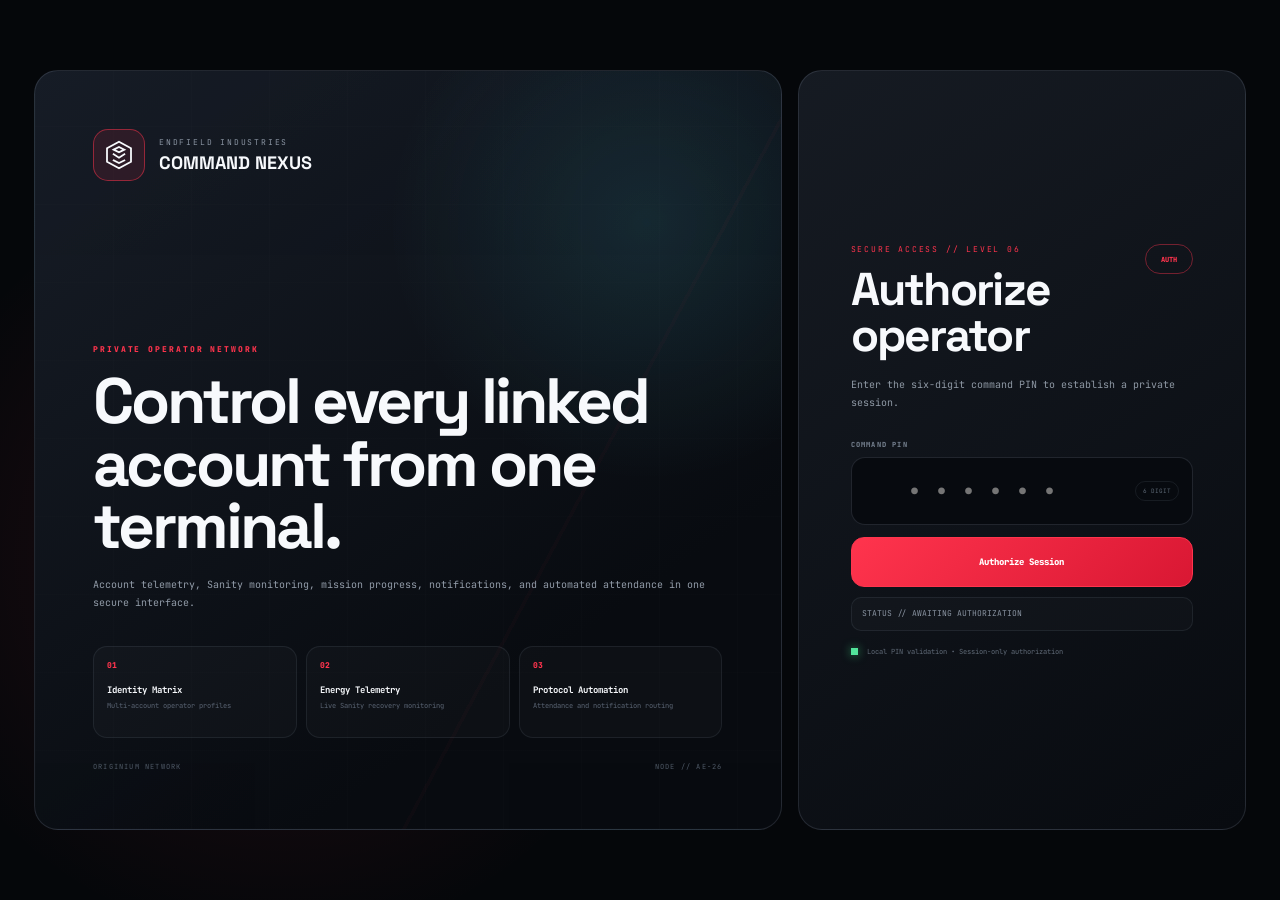
==== index.html @ 27a22898 "Add files via upload" ====
<!DOCTYPE html>
<html lang="id">
<head>
  <meta charset="UTF-8">
  <meta name="viewport" content="width=device-width, initial-scale=1.0">
  <meta name="theme-color" content="#07090d">

  <title>Endfield Command Nexus</title>

  <link rel="icon" type="image/png"
        href="https://cdn2.cdnstep.com/uZonBNFhuQtCPjNRKuWd/cover-2.thumb256.png">
  <link rel="preconnect" href="https://fonts.googleapis.com">
  <link rel="preconnect" href="https://fonts.gstatic.com" crossorigin>
  <link href="https://fonts.googleapis.com/css2?family=JetBrains+Mono:wght@400;500;600;700;800&family=Space+Grotesk:wght@600;700&display=swap"
        rel="stylesheet">
  <link rel="stylesheet" href="./dashboard.css?v=20260724-email27">
</head>

<body class="endfield-nexus-2026">
  <svg
    class="nexus-icon-sprite"
    aria-hidden="true"
    focusable="false">
    <symbol id="nx-nexus" viewBox="0 0 24 24">
      <path d="M12 2 21 7v10l-9 5-9-5V7l9-5Z"></path>
      <path d="m8 8 4-2 4 2-4 2-4-2Z"></path>
      <path d="m8 16 4 2 4-2"></path>
      <path d="M8 11.5 12 14l4-2.5"></path>
    </symbol>

    <symbol id="nx-dashboard" viewBox="0 0 24 24">
      <path d="M4 4h7v7H4V4Z"></path>
      <path d="M13 4h7v4h-7V4Z"></path>
      <path d="M13 10h7v10h-7V10Z"></path>
      <path d="M4 13h7v7H4v-7Z"></path>
    </symbol>

    <symbol id="nx-account-add" viewBox="0 0 24 24">
      <path d="M5 20v-2.2c0-2.7 2.5-4.8 5.5-4.8S16 15.1 16 17.8V20"></path>
      <circle cx="10.5" cy="7.5" r="3.5"></circle>
      <path d="M18.5 7v6M15.5 10h6"></path>
    </symbol>

    <symbol id="nx-check" viewBox="0 0 24 24">
      <path d="M5 4h14a2 2 0 0 1 2 2v13a2 2 0 0 1-2 2H5a2 2 0 0 1-2-2V6a2 2 0 0 1 2-2Z"></path>
      <path d="M7 2v4M17 2v4M3 9h18"></path>
      <path d="m8 15 2.3 2.3L16.8 11"></path>
    </symbol>

    <symbol id="nx-sync" viewBox="0 0 24 24">
      <path d="M20 7h-5V2"></path>
      <path d="M19 7a8 8 0 0 0-13.8-2.2L3 7"></path>
      <path d="M4 17h5v5"></path>
      <path d="M5 17a8 8 0 0 0 13.8 2.2L21 17"></path>
    </symbol>

    <symbol id="nx-logout" viewBox="0 0 24 24">
      <path d="M10 4H5v16h5"></path>
      <path d="M13 8l4 4-4 4"></path>
      <path d="M8 12h9"></path>
    </symbol>

    <symbol id="nx-menu" viewBox="0 0 24 24">
      <path d="M4 6h16"></path>
      <path d="M8 12h12"></path>
      <path d="M4 18h16"></path>
    </symbol>

    <symbol id="nx-bell" viewBox="0 0 24 24">
      <path d="M18.5 9a6.5 6.5 0 0 0-13 0c0 6-2.5 6.5-2.5 8.5h18c0-2-2.5-2.5-2.5-8.5Z"></path>
      <path d="M9.5 21h5"></path>
    </symbol>

    <symbol id="nx-link" viewBox="0 0 24 24">
      <path d="M10 13a5 5 0 0 0 7.1.1l2-2A5 5 0 0 0 12 4l-1.1 1.1"></path>
      <path d="M14 11a5 5 0 0 0-7.1-.1l-2 2A5 5 0 0 0 12 20l1.1-1.1"></path>
    </symbol>

    <symbol id="nx-close" viewBox="0 0 24 24">
      <path d="M6 6l12 12M18 6 6 18"></path>
    </symbol>

    <symbol id="nx-external" viewBox="0 0 24 24">
      <path d="M14 4h6v6"></path>
      <path d="M20 4 11 13"></path>
      <path d="M18 13v6a1 1 0 0 1-1 1H5a1 1 0 0 1-1-1V7a1 1 0 0 1 1-1h6"></path>
    </symbol>

    <symbol id="nx-trash" viewBox="0 0 24 24">
      <path d="M4 7h16"></path>
      <path d="M9 7V4h6v3"></path>
      <path d="M7 7l1 13h8l1-13"></path>
      <path d="M10 11v5M14 11v5"></path>
    </symbol>

    <symbol id="nx-mission" viewBox="0 0 24 24">
      <circle cx="12" cy="12" r="8"></circle>
      <circle cx="12" cy="12" r="3"></circle>
      <path d="M12 2v4M22 12h-4M12 22v-4M2 12h4"></path>
    </symbol>

    <symbol id="nx-energy" viewBox="0 0 24 24">
      <path d="m13 2-8 12h6l-1 8 9-13h-6V2Z"></path>
    </symbol>

    <symbol id="nx-success" viewBox="0 0 24 24">
      <circle cx="12" cy="12" r="9"></circle>
      <path d="m8 12 2.7 2.7L16.5 9"></path>
    </symbol>

    <symbol id="nx-warning" viewBox="0 0 24 24">
      <path d="M12 3 2.8 20h18.4L12 3Z"></path>
      <path d="M12 9v5M12 17h.01"></path>
    </symbol>

    <symbol id="nx-error" viewBox="0 0 24 24">
      <circle cx="12" cy="12" r="9"></circle>
      <path d="m9 9 6 6M15 9l-6 6"></path>
    </symbol>

    <symbol id="nx-info" viewBox="0 0 24 24">
      <circle cx="12" cy="12" r="9"></circle>
      <path d="M12 11v6M12 7h.01"></path>
    </symbol>

    <symbol id="nx-eye" viewBox="0 0 24 24">
      <path d="M2.5 12s3.5-6 9.5-6 9.5 6 9.5 6-3.5 6-9.5 6-9.5-6-9.5-6Z"></path>
      <circle cx="12" cy="12" r="2.7"></circle>
    </symbol>

    <symbol id="nx-eye-off" viewBox="0 0 24 24">
      <path d="M3 3l18 18"></path>
      <path d="M10.6 6.2A9.9 9.9 0 0 1 12 6c6 0 9.5 6 9.5 6a15 15 0 0 1-2.2 2.9"></path>
      <path d="M6.1 6.1C3.8 7.7 2.5 12 2.5 12s3.5 6 9.5 6a9.7 9.7 0 0 0 3-.5"></path>
      <path d="M10.1 10.1a2.7 2.7 0 0 0 3.8 3.8"></path>
    </symbol>
  </svg>
  <div
    id="bootOverlay"
    class="boot-overlay"
    aria-live="polite">
    <section class="boot-terminal">
      <div class="boot-brand">
        <span class="boot-logo">
          <svg class="nexus-icon nexus-brand-mark" aria-hidden="true"><use href="#nx-nexus"></use></svg>
        </span>

        <div>
          <small>ENDFIELD INDUSTRIES</small>
          <strong>COMMAND NEXUS</strong>
        </div>
      </div>

      <div class="boot-copy">
        <span>OPERATOR LINK // INITIALIZATION</span>
        <h1>Establishing neural telemetry</h1>
        <p id="bootStatusText">
          Loading interface modules...
        </p>
      </div>

      <div
        class="boot-progress"
        role="progressbar"
        aria-valuemin="0"
        aria-valuemax="100"
        aria-valuenow="0">
        <span id="bootProgressBar"></span>
      </div>

      <div class="boot-progress-meta">
        <span>ENDFIELD/NEXUS/BOOT</span>
        <strong id="bootProgressValue">0%</strong>
      </div>

      <div class="boot-diagnostics">
        <span>AUTH NODE</span>
        <span>TELEMETRY</span>
        <span>ACCOUNT GRID</span>
      </div>
    </section>
  </div>

  <div class="background-media" aria-hidden="true"></div>

  <div class="app-shell">
    <aside id="sidebar" class="sidebar">
      <div class="brand">
        <div class="brand-logo">
          <svg class="nexus-icon nexus-brand-mark" aria-hidden="true"><use href="#nx-nexus"></use></svg>
        </div>

        <div class="brand-copy">
          <span class="brand-title">Endfield <span class="brand-slash">//</span> Nexus</span>
          <span class="brand-beta">2026</span>
        </div>
      </div>

      <nav class="sidebar-nav">
        <div class="nav-label">Control Panel</div>

        <button class="nav-button active" type="button">
          <span class="nav-icon"><svg class="nexus-icon" aria-hidden="true"><use href="#nx-dashboard"></use></svg></span>
          <span>Dashboard</span>
        </button>

        <div class="nav-label">Registered Accounts</div>
        <div id="accountMiniList" class="account-mini-list"></div>

        <button
          id="connectAccountButton"
          class="nav-button connect-account-nav"
          type="button">
          <span class="nav-icon"><svg class="nexus-icon" aria-hidden="true"><use href="#nx-account-add"></use></svg></span>
          <span>Connect Account</span>
        </button>

        <div class="nav-label">Actions</div>

        <button id="sidebarCheckinButton" class="nav-button" type="button">
          <span class="nav-icon"><svg class="nexus-icon" aria-hidden="true"><use href="#nx-check"></use></svg></span>
          <span>Check-in</span>
        </button>

        <button id="sidebarRefreshButton" class="nav-button" type="button">
          <span class="nav-icon"><svg class="nexus-icon" aria-hidden="true"><use href="#nx-sync"></use></svg></span>
          <span>Refresh Data</span>
        </button>
      </nav>

      <div class="sidebar-footer">
        <button id="logoutButton" class="logout-button" type="button">
          <svg class="nexus-icon" aria-hidden="true"><use href="#nx-logout"></use></svg>
          <span>Logout</span>
        </button>
      </div>
    </aside>

    <section class="main-shell">
      <header class="topbar">
        <div class="topbar-title">
          <button id="mobileMenuButton"
                  class="mobile-menu-button"
                  type="button"
                  aria-label="Buka menu">
            <svg class="nexus-icon" aria-hidden="true"><use href="#nx-menu"></use></svg>
          </button>
          <span class="topbar-path">COMMAND NEXUS</span>
          <strong>Operator Dashboard</strong>
        </div>

        <div class="topbar-actions">
          <div class="topbar-status">
            <span id="networkIndicator" class="online-dot"></span>
            <span>Command Link Stable</span>
          </div>

          <div class="notification-center">
            <button
              id="notificationButton"
              class="notification-button"
              type="button"
              aria-label="Buka pusat notifikasi"
              aria-expanded="false">
              <svg class="nexus-icon" aria-hidden="true"><use href="#nx-bell"></use></svg>

              <span
                id="notificationBadge"
                class="notification-badge"
                hidden>0</span>
            </button>

          </div>
        </div>

        <div
          class="command-progress-line"
          aria-hidden="true">
          <span></span>
        </div>
      </header>

      <main class="main-content">
        <div class="content-width">
          <section class="page-heading command-hero">
            <div class="command-hero-copy">
              <span class="hero-kicker">
                ENDFIELD INDUSTRIES // OPERATOR NETWORK
              </span>

              <div class="page-title-row">
                <h1>Command Nexus</h1>
                <span class="badge">Interface 2.6</span>
              </div>

              <p>
                Live account telemetry, energy control,
                task monitoring, and attendance protocol.
              </p>
            </div>

            <div class="hero-status-grid">
              <div class="hero-status-item">
                <span class="hero-status-dot online"></span>
                <div>
                  <small>Telemetry</small>
                  <strong>Live feed</strong>
                </div>
              </div>

              <div class="hero-status-item">
                <span class="hero-status-dot secure"></span>
                <div>
                  <small>Session</small>
                  <strong>Encrypted</strong>
                </div>
              </div>

              <div class="hero-status-item">
                <span class="hero-status-dot core"></span>
                <div>
                  <small>Core</small>
                  <strong>Operational</strong>
                </div>
              </div>
            </div>
          </section>

          <div class="dashboard-toolbar">
            <button id="checkinButton"
                    class="action-button primary"
                    type="button">
              <span class="button-svg-icon"><svg class="nexus-icon" aria-hidden="true"><use href="#nx-check"></use></svg></span>
              <span>Execute Check-in</span>
            </button>

            <button id="refreshButton"
                    class="action-button"
                    type="button">
              <span class="button-svg-icon"><svg class="nexus-icon" aria-hidden="true"><use href="#nx-sync"></use></svg></span>
              <span>Sync Telemetry</span>
            </button>

            <span id="toolbarInfo" aria-hidden="true"></span>
          </div>

          <section class="overview-grid">

            <article class="panel user-panel">
              <header class="panel-header">
                <div>
                  <h2>Operator Identity</h2>
                  <small>Account / Identity Matrix</small>
                </div>
                <span>01</span>
              </header>

              <div class="user-profile-body">
                <div class="profile-identity profile-identity-clean">
                  <div class="profile-command-copy">
                    <span class="profile-command-kicker">
                      ACTIVE OPERATOR
                    </span>
                    <h3 id="profileName">—</h3>
                    <p id="profileLevelLabel">Lv.—</p>
                  </div>

                  <div class="profile-link-state">
                    <span class="profile-link-dot"></span>
                    <div>
                      <small>Identity Link</small>
                      <strong>Connected</strong>
                    </div>
                  </div>
                </div>

                <div class="identity-list">
                  <div class="identity-row">
                    <span>UID</span>
                    <strong
                      id="profileUid"
                      class="copyable-value"
                      role="button"
                      tabindex="0"
                      aria-label="Salin UID akun"
                      title="Klik untuk menyalin UID">—</strong>
                  </div>

                  <div class="identity-row">
                    <span>Server</span>
                    <strong id="profileServer">—</strong>
                  </div>
                </div>

                <div class="profile-stats">
                  <div class="metric-box">
                    <span>Operators</span>
                    <strong id="operatorCount">—</strong>
                  </div>

                  <div class="metric-box">
                    <span>Level</span>
                    <strong id="authorityLevel">—</strong>
                  </div>

                  <div class="metric-box">
                    <span>Exploration Level</span>
                    <strong id="explorationLevel">—</strong>
                  </div>
                </div>
              </div>
            </article>

            <article class="panel stamina-panel">
              <header class="panel-header">
                <div>
                  <h2>Energy Core</h2>
                  <small>Sanity / Regeneration Cycle</small>
                </div>
                <span>02</span>
              </header>

              <div class="stamina-body">
                <div
                  id="sanityGauge"
                  class="energy-reactor"
                  role="progressbar"
                  aria-label="Sanity energy"
                  aria-valuemin="0"
                  aria-valuemax="100"
                  aria-valuenow="0">

                  <div class="energy-reactor-head">
                    <div>
                      <span>Core Charge</span>
                      <strong id="sanityPercent">—%</strong>
                    </div>

                    <span
                      id="sanityGaugeCaption"
                      class="energy-reactor-state">
                      Waiting for telemetry
                    </span>
                  </div>

                  <div class="energy-reactor-frame">
                    <div class="energy-reactor-track">
                      <div
                        id="sanityGaugeFill"
                        class="energy-reactor-fill">
                        <span class="energy-reactor-pulse"></span>
                      </div>
                      <div
                        class="energy-reactor-segments"
                        aria-hidden="true"></div>
                    </div>

                    <div class="energy-reactor-scale">
                      <span>00</span>
                      <span>25</span>
                      <span>50</span>
                      <span>75</span>
                      <span>100</span>
                    </div>
                  </div>

                  <div class="energy-reactor-readout">
                    <div>
                      <span>Stored Energy</span>
                      <strong>
                        <b id="sanityCurrent">—</b>
                        <small>
                          / <span id="sanityMax">—</span>
                        </small>
                      </strong>
                    </div>

                    <div>
                      <span>Full Recovery</span>
                      <strong id="sanityRecoveryTime">—</strong>
                    </div>
                  </div>

                  <div class="energy-reactor-footer">
                    <span>Last telemetry</span>
                    <strong id="dataUpdatedAt">—</strong>
                  </div>
                </div>
              </div>
            </article>

            <article class="panel activity-panel">
              <header class="panel-header">
                <div>
                  <h2>Mission Progress</h2>
                  <small>Daily / Weekly Protocol</small>
                </div>
                <span>03</span>
              </header>

              <div class="activity-body">
                <div class="feature-icon activity-icon" aria-hidden="true">
                  <svg class="nexus-icon" aria-hidden="true"><use href="#nx-mission"></use></svg>
                </div>

                <div class="task-block task-daily">
                  <div class="task-heading">
                    <span>Activity Points</span>
                    <strong class="task-value">
                      <span class="task-fraction">
                        <b id="dailyCurrent">—</b>
                        <small>/</small>
                        <small id="dailyMax">—</small>
                      </span>
                      <em id="dailyPercent"
                          class="task-percent">—%</em>
                    </strong>
                  </div>

                  <div id="dailyMeter"
                       class="progress-track task-meter daily-meter"
                       role="progressbar"
                       aria-label="Activity Points"
                       aria-valuemin="0"
                       aria-valuemax="100"
                       aria-valuenow="0">
                    <div id="dailyProgress"
                         class="progress-fill daily-fill"></div>
                  </div>
                </div>

                <div class="task-block task-weekly">
                  <div class="task-heading">
                    <span>Weekly Routine</span>
                    <strong class="task-value">
                      <span class="task-fraction">
                        <b id="weeklyCurrent">—</b>
                        <small>/</small>
                        <small id="weeklyMax">—</small>
                      </span>
                      <em id="weeklyPercent"
                          class="task-percent">—%</em>
                    </strong>
                  </div>

                  <div id="weeklyMeter"
                       class="progress-track task-meter weekly-meter"
                       role="progressbar"
                       aria-label="Weekly Routine"
                       aria-valuemin="0"
                       aria-valuemax="100"
                       aria-valuenow="0">
                    <div id="weeklyProgress"
                         class="progress-fill weekly-fill"></div>
                  </div>
                </div>

                <div class="task-block task-protocol">
                  <div class="task-heading">
                    <span>Protocol Pass</span>
                    <strong class="task-value">
                      <span class="task-fraction">
                        <b id="protocolCurrent">—</b>
                        <small>/</small>
                        <small id="protocolMax">—</small>
                      </span>
                      <em id="protocolPercent"
                          class="task-percent">—%</em>
                    </strong>
                  </div>

                  <div id="protocolMeter"
                       class="progress-track task-meter protocol-meter"
                       role="progressbar"
                       aria-label="Protocol Pass"
                       aria-valuemin="0"
                       aria-valuemax="100"
                       aria-valuenow="0">
                    <div id="protocolProgress"
                         class="progress-fill protocol-fill"></div>
                  </div>
                </div>
              </div>
            </article>
          </section>

          <section class="panel status-panel">
            <header class="panel-header">
              <div>
                <h2>Network Integrity</h2>
                <small>Source Link / Telemetry Health</small>
              </div>
              <span>04</span>
            </header>

            <div class="status-body">
              <div class="status-item">
                <span>Username</span>
                <strong id="selectedAccountStatus">—</strong>
              </div>
              <div class="status-item">
                <span>Profile source</span>
                <strong id="profileSourceStatus">Waiting</strong>
              </div>
              <div class="status-item">
                <span>Live source</span>
                <strong id="liveSourceStatus">Waiting</strong>
              </div>
              <div class="status-item">
                <span>Browser refresh</span>
                <strong id="browserRefreshAt">—</strong>
              </div>
            </div>

            <div id="sourceErrors"
                 class="source-errors"
                 hidden></div>
          </section>
        </div>
      </main>
    </section>
  </div>

  <div
    id="connectAccountOverlay"
    class="connect-account-overlay"
    hidden>
    <section
      class="connect-account-modal"
      role="dialog"
      aria-modal="true"
      aria-labelledby="connectAccountTitle">

      <header class="connect-account-header">
        <div>
          <span class="connect-account-kicker">
            GRYPHLINE ACCOUNT LINK
          </span>
          <h2 id="connectAccountTitle">
            Connect Account
          </h2>
        </div>

        <button
          id="closeConnectAccount"
          class="connect-account-close"
          type="button"
          aria-label="Tutup">
          <svg class="nexus-icon" aria-hidden="true"><use href="#nx-close"></use></svg>
        </button>
      </header>

      <div class="connect-account-body">
        <div class="auth-flow-banner">
          <div class="auth-flow-banner-icon">
            <svg class="nexus-icon" aria-hidden="true">
              <use href="#nx-link"></use>
            </svg>
          </div>

          <div>
            <span>AUTHENTICATION FLOW 0</span>
            <strong>Email / Password Login</strong>
            <p>
              Experimental integration based on the unofficial
              SKPORT API documentation.
            </p>
          </div>

          <span class="auth-flow-badge">
            EXPERIMENTAL
          </span>
        </div>

        <form
          id="connectAccountForm"
          class="email-auth-form"
          autocomplete="off">

          <div class="email-auth-grid">
            <div class="email-auth-field email-auth-field-wide">
              <label for="gryphlineEmail">
                Gryphline Email
              </label>

              <input
                id="gryphlineEmail"
                class="email-auth-input"
                type="email"
                inputmode="email"
                autocomplete="username"
                maxlength="254"
                placeholder="operator@example.com"
                required>
            </div>

            <div class="email-auth-field email-auth-field-wide">
              <label for="gryphlinePassword">
                Gryphline Password
              </label>

              <div class="email-auth-password-wrap">
                <input
                  id="gryphlinePassword"
                  class="email-auth-input"
                  type="password"
                  autocomplete="current-password"
                  maxlength="256"
                  placeholder="Masukkan password"
                  required>

                <button
                  id="toggleGryphlinePassword"
                  class="email-auth-password-toggle"
                  type="button"
                  aria-label="Tampilkan password">
                  <svg class="nexus-icon password-show-icon" aria-hidden="true">
                    <use href="#nx-eye"></use>
                  </svg>
                  <svg class="nexus-icon password-hide-icon" aria-hidden="true">
                    <use href="#nx-eye-off"></use>
                  </svg>
                </button>
              </div>
            </div>

            <div class="email-auth-field email-auth-field-wide">
              <div class="email-auth-label-row">
                <label for="gryphlineCaptchaToken">
                  CAPTCHA Token
                </label>

                <span>REQUIRED BY API</span>
              </div>

              <textarea
                id="gryphlineCaptchaToken"
                class="email-auth-input email-auth-captcha"
                rows="4"
                spellcheck="false"
                autocomplete="off"
                maxlength="4096"
                placeholder="Tempel captchaToken yang valid dari challenge Gryphline"
                required></textarea>

              <small>
                Dokumentasi mencantumkan captchaToken dalam body login,
                tetapi tidak mendokumentasikan proses pembuatannya.
              </small>
            </div>
          </div>

          <div class="email-auth-route">
            <span>REQUEST ROUTE</span>
            <code>
              POST as.gryphline.com/user/auth/v1/token_by_email_password
            </code>
          </div>

          <div
            id="connectAuthStatus"
            class="connect-token-status"
            aria-live="polite">
            Lengkapi email, password, dan CAPTCHA Token.
          </div>

          <label class="connect-terms">
            <input
              id="connectAccountTerms"
              type="checkbox">

            <span>
              Saya menyetujui kredensial dikirim satu kali melalui
              Google Apps Script ke endpoint autentikasi Gryphline.
              Password dan CAPTCHA Token tidak disimpan; hanya
              ACCOUNT_TOKEN hasil login yang disimpan untuk sinkronisasi.
            </span>
          </label>

          <div class="connect-account-actions">
            <button
              id="cancelConnectAccount"
              class="connect-secondary-button"
              type="button">
              Batal
            </button>

            <button
              id="connectAccountSubmit"
              class="action-button primary connect-submit-button"
              type="submit"
              disabled>
              <span class="button-svg-icon">
                <svg class="nexus-icon" aria-hidden="true">
                  <use href="#nx-link"></use>
                </svg>
              </span>
              <span>Authenticate & Link</span>
            </button>
          </div>
        </form>
      </div>
    </section>
  </div>

  <div
    id="deleteAccountOverlay"
    class="delete-account-overlay"
    hidden>
    <section
      class="delete-account-modal"
      role="dialog"
      aria-modal="true"
      aria-labelledby="deleteAccountTitle">

      <header class="delete-account-header">
        <div>
          <span class="delete-account-kicker">
            ACCOUNT TERMINATION
          </span>
          <h2 id="deleteAccountTitle">
            Delete Account
          </h2>
        </div>

        <button
          id="closeDeleteAccount"
          class="connect-account-close"
          type="button"
          aria-label="Tutup">
          <svg class="nexus-icon" aria-hidden="true"><use href="#nx-close"></use></svg>
        </button>
      </header>

      <div class="delete-account-body">
        <div class="delete-account-warning">
          <span class="delete-warning-icon">!</span>
          <div>
            <strong>
              Hapus akun tertaut dari dashboard?
            </strong>
            <p>
              Akun tidak akan dihapus dari Gryphline.
              Token hanya dihapus dari Google Apps Script,
              lalu akun berhenti disinkronkan dan di-check-in.
            </p>
          </div>
        </div>

        <div class="delete-account-target">
          <span>Account</span>
          <strong id="deleteAccountName">—</strong>
          <small id="deleteAccountUid">UID —</small>
        </div>

        <label
          for="deleteAccountPin"
          class="connect-input-label">
          Verification PIN
        </label>

        <input
          id="deleteAccountPin"
          class="delete-account-pin"
          type="password"
          inputmode="numeric"
          maxlength="6"
          autocomplete="one-time-code"
          placeholder="Masukkan PIN 6 digit">

        <div
          id="deleteAccountMessage"
          class="delete-account-message"
          aria-live="polite">
          Gunakan PIN yang sama dengan login dashboard.
        </div>

        <div class="delete-account-actions">
          <button
            id="cancelDeleteAccount"
            class="connect-secondary-button"
            type="button">
            Batal
          </button>

          <button
            id="confirmDeleteAccount"
            class="delete-account-confirm"
            type="button"
            disabled>
            Hapus Akun
          </button>
        </div>
      </div>
    </section>
  </div>

  <section
    id="notificationPanel"
    class="notification-panel"
    aria-label="Riwayat notifikasi"
    hidden>
    <div class="notification-panel-header">
      <div>
        <span class="notification-kicker">SYSTEM ALERTS</span>
        <h2>Notifications</h2>
      </div>

      <button
        id="markAllNotificationsRead"
        class="notification-text-button"
        type="button">
        Tandai dibaca
      </button>
    </div>

    <div
      id="notificationList"
      class="notification-list"></div>

    <div class="notification-panel-footer">
      <button
        id="enableDeviceNotifications"
        class="notification-footer-button"
        type="button">
        Aktifkan notifikasi perangkat
      </button>

      <button
        id="clearNotifications"
        class="notification-footer-button danger"
        type="button">
        Hapus riwayat
      </button>
    </div>
  </section>

  <div id="toastRegion"
       class="toast-region"
       aria-live="polite"></div>

  <div id="loginLayer" class="login-layer">
    <section class="login-visual" aria-hidden="true">
      <div class="login-visual-grid"></div>

      <div class="login-visual-brand">
        <span class="login-visual-logo">
          <svg class="nexus-icon nexus-brand-mark" aria-hidden="true"><use href="#nx-nexus"></use></svg>
        </span>

        <div>
          <small>ENDFIELD INDUSTRIES</small>
          <strong>COMMAND NEXUS</strong>
        </div>
      </div>

      <div class="login-visual-copy">
        <span>PRIVATE OPERATOR NETWORK</span>
        <h2>Control every linked account from one terminal.</h2>
        <p>
          Account telemetry, Sanity monitoring, mission progress,
          notifications, and automated attendance in one secure interface.
        </p>
      </div>

      <div class="login-system-list">
        <div>
          <span>01</span>
          <strong>Identity Matrix</strong>
          <small>Multi-account operator profiles</small>
        </div>
        <div>
          <span>02</span>
          <strong>Energy Telemetry</strong>
          <small>Live Sanity recovery monitoring</small>
        </div>
        <div>
          <span>03</span>
          <strong>Protocol Automation</strong>
          <small>Attendance and notification routing</small>
        </div>
      </div>

      <div class="login-visual-footer">
        <span>ORIGINIUM NETWORK</span>
        <span>NODE // AE-26</span>
      </div>
    </section>

    <form id="loginForm"
          class="login-card"
          autocomplete="off">
      <div class="login-card-head">
        <div>
          <div class="login-kicker">
            SECURE ACCESS // LEVEL 06
          </div>

          <h2>Authorize operator</h2>
        </div>

        <span class="login-security-mark">AUTH</span>
      </div>

      <p>
        Enter the six-digit command PIN to establish a private session.
      </p>

      <label for="pinInput" class="login-input-label">
        Command PIN
      </label>

      <div class="pin-field">
        <input id="pinInput"
               class="pin-input"
               type="password"
               inputmode="numeric"
               maxlength="6"
               placeholder="••••••"
               required>
        <span>6 DIGIT</span>
      </div>

      <button id="loginButton"
              class="login-button"
              type="submit">
        <span>Authorize Session</span>
      </button>

      <div id="loginMessage"
           class="login-message">
        STATUS // AWAITING AUTHORIZATION
      </div>

      <div class="login-encryption-note">
        <span class="online-dot"></span>
        Local PIN validation • Session-only authorization
      </div>
    </form>
  </div>

  <script src="./config.js?v=20260724-email27"></script>
  <script src="./dashboard.js?v=20260724-email27"></script>
</body>
</html>
---- dashboard.css ----
:root {
  --bg: #050607;
  --panel: #121315;
  --panel-2: #17181b;
  --line: #282a2e;
  --line-soft: #202226;
  --text: #f0f0ee;
  --muted: #92959b;
  --muted-2: #5a5e65;
  --yellow: #ff2b3f;
  --cyan: #00cde7;
  --green: #3fdc86;
  --red: #ff7b86;
  --blue: #3d9cff;
  --sidebar-width: 268px;
  --topbar-height: 64px;
}

* {
  box-sizing: border-box;
  margin: 0;
  padding: 0;
  border-radius: 0;
}

html,
body {
  width: 100%;
  min-height: 100%;
  background: var(--bg);
  color: var(--text);
  font-family: "JetBrains Mono", monospace;
}

body {
  overflow: hidden;
}

button,
input {
  font: inherit;
}

button {
  color: inherit;
}

[hidden] {
  display: none !important;
}

.background-media {
  position: fixed;
  inset: 0;
  z-index: 0;
  pointer-events: none;
  overflow: hidden;
  background:
    linear-gradient(
      135deg,
      transparent 0 58%,
      rgba(255, 43, 63, 0.07) 58% 58.35%,
      transparent 58.35% 100%
    ),
    radial-gradient(
      circle at 78% 14%,
      rgba(0, 205, 231, 0.16),
      transparent 31%
    ),
    radial-gradient(
      circle at 17% 84%,
      rgba(242, 223, 0, 0.13),
      transparent 32%
    ),
    linear-gradient(
      160deg,
      #0a0e12 0%,
      #06080b 46%,
      #0b1115 100%
    );
}

.background-media::before {
  content: "";
  position: absolute;
  inset: 0;
  background:
    linear-gradient(
      118deg,
      transparent 0 58%,
      rgba(242, 223, 0, 0.055) 58% 58.35%,
      transparent 58.35% 100%
    ),
    linear-gradient(
      118deg,
      transparent 0 69%,
      rgba(0, 205, 231, 0.045) 69% 69.22%,
      transparent 69.22% 100%
    ),
    repeating-linear-gradient(
      90deg,
      rgba(255, 255, 255, 0.018) 0 1px,
      transparent 1px 72px
    ),
    repeating-linear-gradient(
      0deg,
      rgba(255, 255, 255, 0.014) 0 1px,
      transparent 1px 72px
    );
  opacity: 0.9;
}

.background-media::after {
  content: "";
  position: absolute;
  inset: 0;
  background:
    linear-gradient(
      90deg,
      rgba(4, 6, 8, 0.95) 0%,
      rgba(4, 6, 8, 0.78) 31%,
      rgba(5, 8, 11, 0.68) 68%,
      rgba(4, 6, 8, 0.86) 100%
    ),
    linear-gradient(
      180deg,
      rgba(5, 6, 7, 0.68) 0%,
      rgba(5, 6, 7, 0.28) 34%,
      rgba(5, 6, 7, 0.78) 100%
    );
}

body::before {
  content: "ENDFIELD INDUSTRIES // ORIGINIUM NETWORK";
  position: fixed;
  z-index: 0;
  right: -78px;
  bottom: 116px;
  color: rgba(255, 255, 255, 0.025);
  font-family: "JetBrains Mono", monospace;
  font-size: clamp(34px, 5vw, 82px);
  font-weight: 800;
  letter-spacing: 9px;
  white-space: nowrap;
  transform: rotate(-90deg);
  transform-origin: right bottom;
  pointer-events: none;
}

.app-shell {
  position: relative;
  z-index: 1;
  min-height: 100vh;
  display: grid;
  grid-template-columns: var(--sidebar-width) minmax(0, 1fr);
}

.sidebar {
  min-height: 100vh;
  height: 100vh;
  height: 100dvh;
  max-height: 100dvh;
  display: flex;
  flex-direction: column;
  overflow: hidden;
  background:
    linear-gradient(
      180deg,
      rgba(7, 9, 11, 0.96),
      rgba(5, 7, 9, 0.92)
    );
  border-right: 1px solid var(--line);
}

.brand {
  height: var(--topbar-height);
  padding: 0 16px;
  display: flex;
  align-items: center;
  gap: 11px;
  border-bottom: 1px solid var(--line);
  background:
    linear-gradient(
      110deg,
      rgba(255, 43, 63, 0.07),
      transparent 48%
    );
  font-family: "Space Grotesk", sans-serif;
}

.brand-logo {
  width: 37px;
  height: 37px;
  flex: 0 0 37px;
  display: grid;
  place-items: center;
  border: 1px solid rgba(255, 43, 63, 0.48);
  background: rgba(255, 43, 63, 0.08);
  clip-path: polygon(
    14% 0,
    100% 0,
    100% 86%,
    86% 100%,
    0 100%,
    0 14%
  );
}

.brand-logo img {
  width: 27px;
  height: 27px;
  display: block;
  object-fit: contain;
  filter:
    brightness(0)
    saturate(100%)
    invert(28%)
    sepia(93%)
    saturate(4320%)
    hue-rotate(338deg)
    brightness(104%)
    contrast(108%);
}

.brand-copy {
  min-width: 0;
  display: flex;
  align-items: baseline;
  gap: 7px;
  white-space: nowrap;
}

.brand-title {
  overflow: hidden;
  color: var(--text);
  font-size: 15px;
  font-weight: 700;
  letter-spacing: -0.25px;
  text-overflow: ellipsis;
}

.brand-slash {
  color: var(--yellow);
}

.brand-beta {
  flex: 0 0 auto;
  padding: 2px 4px;
  border: 1px solid rgba(255, 43, 63, 0.68);
  color: var(--yellow);
  font-family: "JetBrains Mono", monospace;
  font-size: 7px;
  font-weight: 800;
  letter-spacing: 1px;
}

.sidebar-nav {
  min-height: 0;
  flex: 1 1 auto;
  padding: 14px 10px;
  overflow-x: hidden;
  overflow-y: auto;
  overscroll-behavior: contain;
  scrollbar-width: thin;
  scrollbar-color: rgba(255, 43, 63, 0.40) transparent;
}

.nav-label {
  margin: 14px 10px 8px;
  color: var(--muted-2);
  font-size: 9px;
  letter-spacing: 1.6px;
  text-transform: uppercase;
}

.nav-button {
  width: 100%;
  min-height: 41px;
  padding: 0 12px;
  border: 0;
  background: transparent;
  display: flex;
  align-items: center;
  gap: 11px;
  cursor: pointer;
  color: #c8c9c7;
  font-size: 12px;
  text-align: left;
  transition: 0.15s ease;
}

.nav-button:hover {
  color: var(--text);
  background: rgba(255, 255, 255, 0.045);
}

.nav-button.active {
  color: var(--text);
  background: linear-gradient(90deg, rgba(255, 43, 63, 0.18), rgba(255, 43, 63, 0.08));
  border-left: 3px solid var(--yellow);
  font-weight: 700;
  box-shadow: inset 0 0 0 1px rgba(255, 43, 63, 0.15);
}

.nav-icon {
  width: 19px;
  color: var(--muted);
  text-align: center;
  font-size: 14px;
}

.nav-svg-icon,
.button-svg-icon {
  display: inline-grid;
  place-items: center;
}

.nav-svg-icon svg {
  width: 17px;
  height: 17px;
}

.button-svg-icon svg {
  width: 16px;
  height: 16px;
}

.nav-svg-icon svg,
.button-svg-icon svg {
  fill: none;
  stroke: currentColor;
  stroke-width: 1.8;
  stroke-linecap: square;
  stroke-linejoin: miter;
}

.action-button.primary .button-svg-icon {
  color: #080808;
}

.nav-button.active .nav-icon {
  color: var(--yellow);
  text-shadow: 0 0 8px rgba(255, 43, 63, 0.28);
}

.account-mini-list {
  display: grid;
  gap: 7px;
  margin: 6px 5px 16px;
}

.account-mini {
  position: relative;
  width: 100%;
  padding: 10px 11px 10px 15px;
  border: 1px solid transparent;
  background: #0d0e10;
  cursor: pointer;
  color: var(--muted);
  text-align: left;
  transition: 0.15s ease;
}

.account-mini::before {
  content: "";
  position: absolute;
  left: 0;
  top: 8px;
  bottom: 8px;
  width: 3px;
  background: var(--muted-2);
}

.account-mini:hover {
  color: var(--text);
  border-color: var(--line);
}

.account-mini.active {
  color: var(--text);
  border-color: rgba(255, 43, 63, 0.40);
  background: rgba(255, 43, 63, 0.12);
}

.account-mini.active::before {
  background: var(--yellow);
}

.account-mini-name {
  display: block;
  margin-bottom: 3px;
  font-size: 11px;
  font-weight: 800;
}

.account-mini-meta {
  display: block;
  color: var(--muted);
  font-size: 8px;
  line-height: 1.5;
}

.sidebar-footer {
  position: relative;
  z-index: 2;
  flex: 0 0 auto;
  padding:
    12px
    10px
    calc(12px + env(safe-area-inset-bottom));
  border-top: 1px solid var(--line);
  background: rgba(5, 7, 9, 0.98);
  box-shadow: 0 -12px 26px rgba(0, 0, 0, 0.25);
}

.logout-button {
  width: 100%;
  min-height: 40px;
  border: 1px solid var(--line);
  background: transparent;
  cursor: pointer;
  font-size: 11px;
  font-weight: 700;
}

.logout-button:hover {
  color: var(--red);
  border-color: var(--red);
}

.main-shell {
  min-width: 0;
  min-height: 100vh;
  display: flex;
  flex-direction: column;
}

.topbar {
  position: relative;
  z-index: 20000;
  height: var(--topbar-height);
  flex: 0 0 var(--topbar-height);
  overflow: visible;
  padding: 0 24px;
  display: flex;
  align-items: center;
  justify-content: space-between;
  gap: 20px;
  border-bottom: 1px solid var(--line);
  background:
    linear-gradient(
      90deg,
      rgba(7, 9, 11, 0.94),
      rgba(11, 14, 17, 0.87)
    );
}

.topbar-title {
  display: flex;
  align-items: center;
  gap: 12px;
  color: var(--muted);
  font-size: 12px;
}

.topbar-status {
  display: flex;
  align-items: center;
  gap: 9px;
  color: var(--muted);
  font-size: 9px;
  letter-spacing: 1px;
  text-transform: uppercase;
}

.topbar-actions {
  position: relative;
  display: flex;
  align-items: center;
  gap: 16px;
}

.notification-center {
  position: relative;
  flex: 0 0 auto;
}

.notification-button {
  position: relative;
  width: 38px;
  height: 38px;
  display: grid;
  place-items: center;
  border: 1px solid var(--line);
  background: rgba(15, 17, 20, 0.88);
  color: var(--muted);
  cursor: pointer;
  transition:
    color 0.16s ease,
    border-color 0.16s ease,
    background 0.16s ease,
    box-shadow 0.16s ease;
}

.notification-button:hover,
.notification-button[aria-expanded="true"] {
  border-color: rgba(255, 43, 63, 0.68);
  background: rgba(255, 43, 63, 0.1);
  color: var(--yellow);
  box-shadow: 0 0 18px rgba(255, 43, 63, 0.12);
}

.notification-button svg {
  width: 18px;
  height: 18px;
  fill: none;
  stroke: currentColor;
  stroke-width: 1.75;
  stroke-linecap: square;
  stroke-linejoin: miter;
}

.notification-badge {
  position: absolute;
  top: -5px;
  right: -5px;
  min-width: 17px;
  height: 17px;
  padding: 0 4px;
  display: grid;
  place-items: center;
  border: 2px solid #080a0c;
  background: var(--yellow);
  color: #fff;
  font-size: 7px;
  font-weight: 900;
  line-height: 1;
  box-shadow: 0 0 12px rgba(255, 43, 63, 0.55);
}

.notification-panel {
  position: fixed;
  z-index: 60000;
  top: calc(var(--topbar-height) + 12px);
  right: 24px;
  width: min(410px, calc(100vw - 32px));
  height: min(610px, calc(100dvh - var(--topbar-height) - 34px));
  display: flex;
  flex-direction: column;
  overflow: hidden;
  border: 1px solid rgba(255, 43, 63, 0.62);
  background: #0b0d10;
  box-shadow:
    0 28px 90px rgba(0, 0, 0, 0.78),
    0 0 30px rgba(255, 43, 63, 0.12);
}

.notification-panel[hidden] {
  display: none !important;
}

.notification-panel::before {
  content: "";
  position: absolute;
  inset: 0;
  pointer-events: none;
  background:
    linear-gradient(
      135deg,
      transparent 0 72%,
      rgba(255, 43, 63, 0.035) 72% 72.35%,
      transparent 72.35% 100%
    );
}

.notification-panel-header {
  position: relative;
  z-index: 1;
  flex: 0 0 auto;
  min-height: 67px;
  padding: 13px 14px;
  display: flex;
  align-items: center;
  justify-content: space-between;
  gap: 12px;
  border-bottom: 1px solid var(--line);
}

.notification-panel-header h2 {
  margin: 3px 0 0;
  font-family: "Space Grotesk", sans-serif;
  font-size: 17px;
  line-height: 1;
}

.notification-kicker {
  color: var(--yellow);
  font-size: 7px;
  font-weight: 800;
  letter-spacing: 1.7px;
}

.notification-text-button,
.notification-footer-button {
  border: 1px solid var(--line);
  background: rgba(255, 255, 255, 0.025);
  color: var(--muted);
  font-size: 8px;
  font-weight: 700;
  cursor: pointer;
  transition:
    color 0.15s ease,
    border-color 0.15s ease,
    background 0.15s ease;
}

.notification-text-button {
  min-height: 30px;
  padding: 0 9px;
}

.notification-text-button:hover,
.notification-footer-button:hover {
  border-color: rgba(255, 43, 63, 0.52);
  background: rgba(255, 43, 63, 0.08);
  color: var(--text);
}

.notification-list {
  position: relative;
  z-index: 1;
  min-height: 0;
  flex: 1 1 auto;
  max-height: none;
  overflow-x: hidden;
  overflow-y: auto;
  overscroll-behavior: contain;
  scrollbar-width: thin;
  scrollbar-color: rgba(255, 43, 63, 0.38) transparent;
}

.notification-empty {
  min-height: 190px;
  padding: 28px 22px;
  display: grid;
  place-items: center;
  align-content: center;
  gap: 10px;
  color: var(--muted);
  text-align: center;
}

.notification-empty svg {
  width: 30px;
  height: 30px;
  fill: none;
  stroke: rgba(255, 255, 255, 0.26);
  stroke-width: 1.4;
}

.notification-empty strong {
  color: var(--text);
  font-size: 11px;
}

.notification-empty span {
  max-width: 250px;
  font-size: 8px;
  line-height: 1.65;
}

.notification-item {
  width: 100%;
  padding: 13px 14px;
  display: grid;
  grid-template-columns: 33px minmax(0, 1fr) auto;
  align-items: start;
  gap: 11px;
  border: 0;
  border-bottom: 1px solid var(--line-soft);
  background: transparent;
  color: inherit;
  text-align: left;
  cursor: pointer;
}

.notification-item:hover {
  background: rgba(255, 255, 255, 0.025);
}

.notification-item.unread {
  background:
    linear-gradient(
      90deg,
      rgba(255, 43, 63, 0.105),
      rgba(255, 43, 63, 0.025)
    );
}

.notification-item.unread::after {
  content: "";
  align-self: center;
  width: 6px;
  height: 6px;
  background: var(--yellow);
  box-shadow: 0 0 10px rgba(255, 43, 63, 0.7);
}

.notification-item.read::after {
  content: "";
  width: 6px;
  height: 6px;
}

.notification-item-icon {
  width: 33px;
  height: 33px;
  display: grid;
  place-items: center;
  border: 1px solid rgba(255, 43, 63, 0.34);
  background: rgba(255, 43, 63, 0.075);
  color: var(--yellow);
}

.notification-item.energy .notification-item-icon {
  border-color: rgba(63, 220, 134, 0.35);
  background: rgba(63, 220, 134, 0.075);
  color: var(--green);
}

.notification-item-icon svg {
  width: 18px;
  height: 18px;
  fill: none;
  stroke: currentColor;
  stroke-width: 1.65;
  stroke-linecap: square;
  stroke-linejoin: miter;
}

.notification-item-copy {
  min-width: 0;
}

.notification-item-title {
  display: block;
  overflow: hidden;
  color: var(--text);
  font-size: 10px;
  font-weight: 800;
  white-space: nowrap;
  text-overflow: ellipsis;
}

.notification-item-message {
  display: block;
  margin-top: 5px;
  color: #9ca3aa;
  font-size: 8px;
  line-height: 1.55;
}

.notification-item-time {
  display: block;
  margin-top: 7px;
  color: #5f666d;
  font-size: 7px;
}

.notification-panel-footer {
  position: relative;
  z-index: 1;
  flex: 0 0 auto;
  padding: 10px;
  display: grid;
  grid-template-columns: minmax(0, 1fr) auto;
  gap: 8px;
  border-top: 1px solid var(--line);
  background: rgba(4, 6, 8, 0.92);
}

.notification-footer-button {
  min-height: 34px;
  padding: 0 10px;
}

.notification-footer-button.danger {
  color: #ff8d97;
}

.notification-footer-button:disabled {
  cursor: not-allowed;
  opacity: 0.45;
}

.online-dot {
  width: 7px;
  height: 7px;
  background: var(--green);
  box-shadow: 0 0 10px rgba(63, 220, 134, 0.65);
  transition:
    background-color 0.2s ease,
    box-shadow 0.2s ease,
    transform 0.2s ease;
}

.online-dot.data-update {
  background: #26a9ff;
  box-shadow:
    0 0 8px rgba(38, 169, 255, 0.95),
    0 0 20px rgba(38, 169, 255, 0.75);
  animation: network-data-pulse 0.55s ease-in-out infinite;
}

@keyframes network-data-pulse {
  0%,
  100% {
    opacity: 0.35;
    transform: scale(0.82);
  }

  50% {
    opacity: 1;
    transform: scale(1.45);
  }
}

.mobile-menu-button {
  display: none;
  width: 34px;
  height: 34px;
  border: 1px solid var(--line);
  background: #090a0c;
  cursor: pointer;
}

.main-content {
  position: relative;
  z-index: 1;
  min-height: 0;
  flex: 1 1 auto;
  overflow-y: auto;
  padding: 28px 32px 60px;
}

.content-width {
  width: min(1450px, 100%);
  margin: 0 auto;
}

.page-heading {
  margin-bottom: 20px;
}

.page-title-row {
  display: flex;
  align-items: center;
  gap: 10px;
  flex-wrap: wrap;
}

.page-title-row h1 {
  font-family: "Space Grotesk", sans-serif;
  font-size: clamp(24px, 3vw, 34px);
  line-height: 1;
}

.page-heading p {
  margin-top: 8px;
  color: var(--muted);
  font-size: 9px;
  letter-spacing: 1.4px;
  text-transform: uppercase;
}

.badge {
  padding: 4px 7px;
  border: 1px solid currentColor;
  color: var(--yellow);
  font-size: 8px;
  letter-spacing: 0.7px;
  text-transform: uppercase;
}

.badge.cyan {
  color: var(--cyan);
}

.dashboard-toolbar {
  margin-bottom: 22px;
  display: flex;
  align-items: center;
  justify-content: flex-start;
  gap: 9px;
  flex-wrap: wrap;
}

.action-button {
  min-height: 40px;
  padding: 0 17px;
  border: 1px solid var(--line);
  background: #090a0c;
  display: inline-flex;
  align-items: center;
  justify-content: center;
  gap: 9px;
  cursor: pointer;
  font-size: 10px;
  font-weight: 800;
  transition: 0.15s ease;
}

.action-button:hover:not(:disabled) {
  color: var(--yellow);
  border-color: var(--yellow);
}

.action-button.primary {
  color: #080808;
  border-color: var(--yellow);
  background: var(--yellow);
}

.action-button.primary:hover:not(:disabled) {
  color: #080808;
  background: #ff3b4f;
}

.action-button,
.nav-button {
  --operation-progress: 0%;
  --operation-color: #ff2b3f;
  position: relative;
  overflow: hidden;
  isolation: isolate;
}

.action-button.is-loading::before,
.nav-button.is-loading::before,
.action-button.is-success::before,
.nav-button.is-success::before,
.action-button.is-error::before,
.nav-button.is-error::before {
  content: "";
  position: absolute;
  z-index: 1;
  inset: 0 auto 0 0;
  width: var(--operation-progress);
  pointer-events: none;
  background:
    linear-gradient(
      90deg,
      color-mix(
        in srgb,
        var(--operation-color) 18%,
        transparent
      ),
      color-mix(
        in srgb,
        var(--operation-color) 38%,
        transparent
      )
    );
  border-right:
    1px solid
    color-mix(
      in srgb,
      var(--operation-color) 85%,
      white
    );
  box-shadow:
    10px 0 24px
    color-mix(
      in srgb,
      var(--operation-color) 25%,
      transparent
    );
  transition:
    width 0.18s linear,
    background 0.22s ease,
    border-color 0.22s ease;
}

.action-button.is-loading::after,
.nav-button.is-loading::after,
.action-button.is-success::after,
.nav-button.is-success::after,
.action-button.is-error::after,
.nav-button.is-error::after {
  content: "";
  position: absolute;
  z-index: 5;
  left: 0;
  bottom: 0;
  width: var(--operation-progress);
  height: 4px;
  pointer-events: none;
  background:
    linear-gradient(
      100deg,
      var(--operation-color) 0%,
      color-mix(
        in srgb,
        var(--operation-color) 72%,
        white
      ) 38%,
      white 50%,
      var(--operation-color) 62%,
      color-mix(
        in srgb,
        var(--operation-color) 76%,
        black
      ) 100%
    );
  background-size: 210% 100%;
  box-shadow:
    0 0 7px var(--operation-color),
    0 0 17px
    color-mix(
      in srgb,
      var(--operation-color) 42%,
      transparent
    );
  transition:
    width 0.18s linear,
    background 0.22s ease;
}

.action-button.is-loading,
.nav-button.is-loading {
  cursor: wait;
  opacity: 1;
  color: #f6f7f8;
  border-color:
    color-mix(
      in srgb,
      var(--operation-color) 75%,
      #34383d
    );
  background: #0b0d10;
  box-shadow:
    inset 0 0 0 1px
    color-mix(
      in srgb,
      var(--operation-color) 13%,
      transparent
    ),
    0 0 18px
    color-mix(
      in srgb,
      var(--operation-color) 10%,
      transparent
    );
}

.action-button.is-loading::after,
.nav-button.is-loading::after {
  animation:
    operation-color-flow
    0.9s
    linear
    infinite;
}

.action-button.is-loading > *,
.nav-button.is-loading > *,
.action-button.is-success > *,
.nav-button.is-success > *,
.action-button.is-error > *,
.nav-button.is-error > * {
  position: relative;
  z-index: 4;
}

.action-button.is-success,
.nav-button.is-success {
  --operation-progress: 100%;
  --operation-color: #35e58b;
  cursor: default;
  opacity: 1;
  color: #eafff3;
  border-color: #35e58b;
  background: #0b1812;
  box-shadow:
    inset 0 0 0 1px rgba(53, 229, 139, 0.16),
    0 0 22px rgba(53, 229, 139, 0.13);
}

.action-button.is-error,
.nav-button.is-error {
  --operation-progress: 100%;
  --operation-color: #ff3048;
  cursor: default;
  opacity: 1;
  color: #fff0f2;
  border-color: #ff3048;
  background: #1b090d;
  box-shadow:
    inset 0 0 0 1px rgba(255, 48, 72, 0.16),
    0 0 22px rgba(255, 48, 72, 0.13);
}

.action-button.is-loading:disabled,
.nav-button.is-loading:disabled,
.action-button.is-success:disabled,
.nav-button.is-success:disabled,
.action-button.is-error:disabled,
.nav-button.is-error:disabled {
  opacity: 1;
}

@keyframes operation-color-flow {
  from {
    background-position: 210% 0;
  }

  to {
    background-position: -110% 0;
  }
}

@media (prefers-reduced-motion: reduce) {
  .action-button.is-loading::after,
  .nav-button.is-loading::after {
    animation-duration: 2.2s;
  }
}

.action-button:disabled,
.nav-button:disabled {
  opacity: 0.45;
  cursor: wait;
}

#toolbarInfo {
  display: none !important;
}

.overview-grid {
  display: grid;
  grid-template-columns:
    minmax(300px, 0.96fr)
    minmax(360px, 1.1fr)
    minmax(360px, 1.04fr);
  gap: 18px;
  align-items: stretch;
}

.panel {
  position: relative;
  min-width: 0;
  border: 1px solid var(--line);
  background:
    linear-gradient(
      145deg,
      rgba(22, 24, 27, 0.91),
      rgba(13, 15, 18, 0.89)
    );
}

.panel::before,
.panel::after {
  content: "";
  position: absolute;
  top: -1px;
  width: 9px;
  height: 9px;
  pointer-events: none;
}

.panel::before {
  left: -1px;
  border-top: 2px solid var(--yellow);
  border-left: 2px solid var(--yellow);
}

.panel::after {
  right: -1px;
  border-top: 2px solid var(--yellow);
  border-right: 2px solid var(--yellow);
}

.panel-header {
  min-height: 57px;
  padding: 13px 17px;
  display: flex;
  align-items: flex-start;
  justify-content: space-between;
  gap: 14px;
  border-bottom: 1px solid var(--line-soft);
}

.panel-header h2 {
  font-family: "Space Grotesk", sans-serif;
  font-size: 15px;
  letter-spacing: 0.9px;
  text-transform: uppercase;
}

.panel-header small {
  display: block;
  margin-top: 3px;
  color: var(--muted-2);
  font-size: 8px;
  letter-spacing: 0.5px;
  text-transform: uppercase;
}

.panel-header > span {
  color: #383c42;
  font-size: 9px;
}

.user-profile-body,
.stamina-body,
.activity-body {
  min-height: 260px;
  padding: 20px;
}

.profile-identity {
  display: grid;
  grid-template-columns: 56px minmax(0, 1fr);
  gap: 15px;
  align-items: center;
  margin-bottom: 19px;
  padding-bottom: 14px;
  border-bottom: 1px solid var(--line-soft);
}

.profile-avatar {
  width: 56px;
  height: 56px;
  position: relative;
  display: grid;
  place-items: center;
  overflow: hidden;
  border: 1px solid rgba(255, 43, 63, 0.58);
  background: #25272a;
  color: var(--yellow);
  font-family: "Space Grotesk", sans-serif;
  font-size: 20px;
}

.profile-avatar img {
  width: 100%;
  height: 100%;
  object-fit: cover;
}

.profile-avatar-fallback {
  width: 100%;
  height: 100%;
  display: grid;
  place-items: center;
  color: var(--yellow);
}

.profile-avatar-fallback svg {
  width: 29px;
  height: 29px;
  fill: none;
  stroke: currentColor;
  stroke-width: 1.45;
  stroke-linecap: square;
  stroke-linejoin: miter;
  filter: drop-shadow(0 0 8px rgba(255, 43, 63, 0.26));
}

.profile-identity h3 {
  font-family: "Space Grotesk", sans-serif;
  font-size: 19px;
  line-height: 1;
}

.profile-identity p {
  margin-top: 5px;
  color: var(--muted);
  font-size: 10px;
}

.identity-list {
  display: grid;
  gap: 0;
}

.identity-row {
  min-height: 35px;
  display: grid;
  grid-template-columns: 78px minmax(0, 1fr);
  align-items: center;
  gap: 14px;
  border-bottom: 1px solid var(--line-soft);
  color: var(--muted);
  font-size: 10px;
}

.identity-row strong {
  color: var(--text);
  font-weight: 600;
  text-align: left;
  justify-self: start;
}

.copyable-value {
  position: relative;
  display: inline-flex;
  align-items: center;
  justify-self: start;
  gap: 6px;
  cursor: copy;
  user-select: text;
  transition:
    color 0.15s ease,
    text-shadow 0.15s ease;
}

.copyable-value::after {
  content: "TERSALIN";
  padding: 2px 4px;
  border: 1px solid rgba(0, 205, 231, 0.42);
  background: rgba(0, 205, 231, 0.08);
  color: var(--cyan);
  font-size: 6px;
  font-weight: 700;
  letter-spacing: 0.7px;
  opacity: 0;
  pointer-events: none;
  transform: translateX(-3px);
  transition:
    opacity 0.15s ease,
    transform 0.15s ease;
}

.copyable-value:focus-visible {
  color: var(--cyan);
  outline: 1px solid rgba(0, 205, 231, 0.45);
  outline-offset: 3px;
}

.copyable-value.copied {
  color: var(--cyan);
  text-shadow: 0 0 10px rgba(0, 205, 231, 0.32);
}

.copyable-value.copied::after {
  opacity: 1;
  transform: translateX(0);
}

.profile-stats {
  margin: 10px 0 13px;
  display: grid;
  grid-template-columns: repeat(3, minmax(0, 1fr));
  gap: 7px;
}

.metric-box {
  min-height: 58px;
  padding: 10px 6px;
  display: grid;
  align-content: center;
  gap: 5px;
  border: 1px solid #212327;
  background: #191a1d;
  text-align: center;
}

.metric-box span {
  color: var(--muted);
  font-size: 7px;
  line-height: 1.35;
  text-transform: uppercase;
}

.metric-box strong {
  font-size: 14px;
}

.feature-icon {
  width: 36px;
  height: 36px;
  display: grid;
  place-items: center;
  font-size: 22px;
}

.stamina-icon {
  overflow: hidden;
  padding: 5px;
  color: var(--yellow);
  background: rgba(255, 43, 63, 0.10);
}

.stamina-icon img {
  width: 100%;
  height: 100%;
  display: block;
  object-fit: contain;
}

.activity-icon {
  overflow: hidden;
  padding: 5px;
  color: var(--blue);
  background: rgba(61, 156, 255, 0.08);
}

.activity-icon img {
  width: 100%;
  height: 100%;
  display: block;
  object-fit: contain;
}

.stamina-value-row {
  margin-top: 16px;
  display: flex;
  align-items: baseline;
  gap: 8px;
}

.stamina-value-row strong {
  color: var(--yellow);
  font-size: 30px;
  line-height: 1;
}

.stamina-value-row span {
  color: var(--muted);
  font-size: 17px;
}

.progress-track {
  width: 100%;
  height: 8px;
  position: relative;
  overflow: hidden;
  background:
    repeating-linear-gradient(
      135deg,
      #42454a 0 3px,
      #25272b 3px 6px
    );
}

.stamina-track {
  margin-top: 14px;
}

.progress-fill {
  height: 100%;
  width: 0%;
  transition: width 0.3s ease;
}

.stamina-fill {
  background:
    repeating-linear-gradient(
      135deg,
      #ff5164 0 4px,
      #c9152c 4px 8px
    );
}

.daily-fill {
  background: #a8adb3;
}

.weekly-fill {
  background: var(--cyan);
}

.protocol-fill {
  background: linear-gradient(90deg, #d4d7da, #ffffff);
}

.stamina-recovery {
  margin-top: 12px;
  min-height: 18px;
  color: var(--yellow);
  font-size: 9px;
  font-weight: 700;
}

.stamina-meta {
  margin-top: 18px;
  display: grid;
  grid-template-columns: 1fr 1fr;
  gap: 8px;
}

.stamina-meta > div {
  min-width: 0;
  padding: 10px;
  border: 1px solid var(--line-soft);
  background: #0e0f11;
}

.stamina-meta span {
  display: block;
  color: var(--muted);
  font-size: 7px;
  text-transform: uppercase;
}

.stamina-meta strong {
  display: block;
  margin-top: 5px;
  font-size: 9px;
  line-height: 1.45;
  word-break: break-word;
}

.stamina-body {
  min-height: 260px;
  padding: 14px 20px 18px;
  display: flex;
  flex-direction: column;
  align-items: stretch;
}

.sanity-radial {
  width: min(214px, 82%);
  aspect-ratio: 1;
  position: relative;
  align-self: center;
  display: grid;
  place-items: center;
  margin-top: -5px;
}

.sanity-radial-svg {
  width: 100%;
  height: 100%;
  display: block;
  overflow: visible;
}

.sanity-radial-track,
.sanity-radial-progress {
  stroke-width: 17;
  stroke-linecap: butt;
}

.sanity-radial-track {
  stroke: #292c31;
  opacity: 0.88;
}

.sanity-radial-progress {
  stroke: url(#sanityGaugeGradient);
  transition:
    stroke-dasharray 0.55s
    cubic-bezier(0.22, 1, 0.36, 1);
  filter:
    drop-shadow(
      0 0 5px
      rgba(255, 43, 63, 0.28)
    );
}

.sanity-radial-center {
  position: absolute;
  inset: 0;
  display: grid;
  place-content: center;
  justify-items: center;
  gap: 4px;
  padding-top: 7px;
  pointer-events: none;
}

.sanity-radial-center strong {
  color: var(--text);
  font-family: "Space Grotesk", sans-serif;
  font-size: 30px;
  font-weight: 700;
  line-height: 1;
  letter-spacing: -1.2px;
}

.sanity-radial-center > span:last-child {
  color: var(--muted);
  font-size: 10px;
  font-weight: 700;
  letter-spacing: 0.8px;
  text-transform: uppercase;
}

.sanity-radial-icon {
  width: 27px;
  height: 27px;
  display: grid;
  place-items: center;
  margin-bottom: 2px;
  border: 1px solid rgba(255, 43, 63, 0.35);
  background: rgba(255, 43, 63, 0.08);
}

.sanity-radial-icon img {
  width: 19px;
  height: 19px;
  object-fit: contain;
}

.sanity-radial-caption {
  min-height: 18px;
  margin: -15px 0 12px;
  color: #c6cbd1;
  font-size: 9px;
  font-weight: 700;
  letter-spacing: 0.15px;
  text-align: center;
}

.sanity-summary {
  display: grid;
  grid-template-columns: minmax(0, 1fr) minmax(0, 1fr);
  gap: 8px;
}

.sanity-summary-item {
  min-width: 0;
  min-height: 62px;
  padding: 10px 11px;
  display: grid;
  align-content: center;
  gap: 6px;
  border: 1px solid var(--line-soft);
  background:
    linear-gradient(
      145deg,
      #15171a,
      #0d0f12
    );
}

.sanity-summary-item > span,
.sanity-last-update > span {
  color: var(--muted);
  font-size: 7px;
  font-weight: 700;
  letter-spacing: 0.45px;
  text-transform: uppercase;
}

.sanity-summary-item strong {
  color: var(--text);
  font-size: 14px;
  line-height: 1;
}

.sanity-summary-item strong b {
  color: var(--yellow);
  font-size: 18px;
}

.sanity-summary-item strong small {
  color: var(--muted);
  font-size: 10px;
  font-weight: 500;
}

.sanity-last-update {
  min-height: 34px;
  margin-top: 9px;
  padding-top: 9px;
  display: flex;
  align-items: center;
  justify-content: space-between;
  gap: 10px;
  border-top: 1px solid var(--line-soft);
}

.sanity-last-update strong {
  color: #b9bec4;
  font-size: 8px;
  line-height: 1.4;
  text-align: right;
}

.stamina-recovery {
  margin-top: 10px;
  min-height: 16px;
  color: var(--yellow);
  font-size: 8px;
  font-weight: 700;
  text-align: center;
}

.sanity-radial.is-full .sanity-radial-progress {
  stroke: #35e58b;
  filter:
    drop-shadow(
      0 0 6px
      rgba(53, 229, 139, 0.34)
    );
}

.sanity-radial.is-full .sanity-radial-icon {
  border-color: rgba(53, 229, 139, 0.42);
  background: rgba(53, 229, 139, 0.09);
}

.sanity-radial.is-full + .sanity-radial-caption {
  color: #61eea3;
}

.sanity-radial.is-low .sanity-radial-progress {
  stroke: #ff3048;
  filter:
    drop-shadow(
      0 0 7px
      rgba(255, 48, 72, 0.42)
    );
}

@media (max-width: 1180px) {
  .sanity-radial {
    width: min(200px, 78%);
  }
}

@media (max-width: 820px) {
  .sanity-radial {
    width: min(220px, 78vw);
  }

  .sanity-radial-center strong {
    font-size: 32px;
  }
}

@media (max-width: 430px) {
  .stamina-body {
    padding-inline: 16px;
  }

  .sanity-radial {
    width: min(210px, 70vw);
  }

  .sanity-summary {
    grid-template-columns: 1fr 1fr;
  }
}

.activity-body {
  display: flex;
  flex-direction: column;
}

.task-block {
  margin-top: 18px;
}

.task-heading {
  margin-bottom: 9px;
  display: flex;
  align-items: baseline;
  justify-content: space-between;
  gap: 15px;
  color: var(--muted);
  font-size: 10px;
}

.task-heading strong {
  color: var(--text);
  font-size: 17px;
  white-space: nowrap;
}

.task-heading strong small {
  color: var(--muted);
  font-size: 10px;
  font-weight: 500;
}

.status-panel {
  margin-top: 18px;
}

.status-body {
  padding: 16px 18px;
  display: grid;
  grid-template-columns: repeat(4, minmax(0, 1fr));
  gap: 10px;
}

.status-item {
  min-width: 0;
  padding: 12px;
  border: 1px solid var(--line-soft);
  background: #0d0e10;
}

.status-item span {
  display: block;
  color: var(--muted);
  font-size: 8px;
  text-transform: uppercase;
}

.status-item strong {
  display: block;
  margin-top: 6px;
  font-size: 10px;
  word-break: break-word;
}

.status-ok {
  color: var(--green) !important;
}

.status-warning {
  color: var(--yellow) !important;
}

.status-error {
  color: var(--red) !important;
}

.source-errors {
  margin: 0 18px 18px;
  padding: 12px;
  border: 1px solid rgba(255, 92, 102, 0.35);
  background: rgba(255, 92, 102, 0.07);
  color: #ff9ba2;
  font-size: 9px;
  line-height: 1.65;
  white-space: pre-line;
}

.toast-region {
  position: fixed;
  z-index: 12000;
  top: 78px;
  right: 22px;
  width: min(390px, calc(100vw - 28px));
  display: grid;
  gap: 10px;
  pointer-events: none;
}

.toast {
  position: relative;
  overflow: hidden;
  padding: 14px 42px 14px 15px;
  border: 1px solid #27547a;
  background: #0b1b2a;
  box-shadow: 0 18px 50px rgba(0, 0, 0, 0.38);
  pointer-events: auto;
  animation: toast-in 0.22s ease-out;
}

.toast.success {
  border-color: #286745;
  background: #0d2419;
}

.toast.warning {
  border-color: #665c16;
  background: #26230b;
}

.toast.error {
  border-color: #77343a;
  background: #2a1114;
}

.toast-title {
  display: flex;
  align-items: center;
  gap: 9px;
  font-size: 11px;
  font-weight: 800;
}

.toast-message {
  margin-top: 6px;
  color: #b8bec5;
  font-size: 9px;
  line-height: 1.6;
  white-space: pre-line;
}

.toast-close {
  position: absolute;
  top: 10px;
  right: 11px;
  width: 24px;
  height: 24px;
  border: 0;
  background: transparent;
  color: var(--muted);
  cursor: pointer;
}

.toast-progress {
  position: absolute;
  left: 0;
  bottom: 0;
  width: 100%;
  height: 2px;
  background: var(--blue);
  transform-origin: left;
  animation: toast-progress 6s linear forwards;
}

.toast.success .toast-progress {
  background: var(--green);
}

.toast.warning .toast-progress {
  background: var(--yellow);
}

.toast.error .toast-progress {
  background: var(--red);
}

@keyframes toast-in {
  from {
    opacity: 0;
    transform: translateY(-8px) translateX(12px);
  }
  to {
    opacity: 1;
    transform: translate(0);
  }
}

@keyframes toast-progress {
  from { transform: scaleX(1); }
  to { transform: scaleX(0); }
}

.login-layer {
  position: fixed;
  inset: 0;
  z-index: 15000;
  display: grid;
  place-items: center;
  padding: 20px;
  background: rgba(3, 4, 5, 0.95);
}

.login-card {
  position: relative;
  width: min(440px, 100%);
  padding: 30px;
  border: 1px solid var(--line);
  background: #090a0c;
  box-shadow: 0 30px 100px rgba(0, 0, 0, 0.55);
}

.login-card::before,
.login-card::after {
  content: "";
  position: absolute;
  width: 16px;
  height: 16px;
}

.login-card::before {
  top: -1px;
  left: -1px;
  border-top: 2px solid var(--yellow);
  border-left: 2px solid var(--yellow);
}

.login-card::after {
  right: -1px;
  bottom: -1px;
  border-right: 2px solid var(--yellow);
  border-bottom: 2px solid var(--yellow);
}

.login-kicker {
  color: var(--yellow);
  font-size: 9px;
  letter-spacing: 1.7px;
}

.login-card h2 {
  margin-top: 10px;
  font-family: "Space Grotesk", sans-serif;
  font-size: 30px;
  line-height: 1;
}

.login-card p {
  margin-top: 12px;
  color: var(--muted);
  font-size: 10px;
  line-height: 1.7;
}

.pin-input {
  width: 100%;
  height: 62px;
  margin-top: 22px;
  padding-left: 14px;
  border: 1px solid var(--line);
  outline: 0;
  background: #030405;
  color: var(--yellow);
  text-align: center;
  font-size: 27px;
  font-weight: 800;
  letter-spacing: 14px;
}

.pin-input:focus {
  border-color: var(--yellow);
  box-shadow: 0 0 22px rgba(255, 43, 63, 0.10);
}

.login-button {
  width: 100%;
  height: 44px;
  margin-top: 12px;
  border: 1px solid var(--yellow);
  background: var(--yellow);
  color: #070707;
  cursor: pointer;
  font-size: 10px;
  font-weight: 800;
}

.login-message {
  min-height: 17px;
  margin-top: 10px;
  color: var(--muted);
  font-size: 9px;
  line-height: 1.5;
}

.login-message.error {
  color: var(--red);
}

@media (max-width: 1180px) {
  :root {
    --sidebar-width: 232px;
  }

  .overview-grid {
    grid-template-columns: minmax(280px, 0.9fr) minmax(360px, 1.1fr);
  }

  .activity-panel {
    grid-column: 1 / -1;
  }

  .status-body {
    grid-template-columns: 1fr 1fr;
  }
}

@media (max-width: 820px) {
  html,
  body {
    width: 100%;
    height: 100%;
    min-height: 100%;
    overflow: hidden;
  }

  .app-shell {
    width: 100%;
    height: 100vh;
    height: 100dvh;
    min-height: 0;
    overflow: hidden;
  }

  .app-shell {
    grid-template-columns: 1fr;
  }

  .sidebar {
    position: fixed;
    z-index: 11000;
    inset: 0 auto 0 0;
    width: min(300px, 88vw);
    height: 100vh;
    height: 100dvh;
    max-height: 100dvh;
    transform: translateX(-105%);
    transition: transform 0.2s ease;
    box-shadow: 30px 0 70px rgba(0, 0, 0, 0.56);
  }

  .sidebar.open {
    transform: translateX(0);
  }

  .mobile-menu-button {
    display: grid;
    place-items: center;
  }

  .topbar {
    min-width: 0;
    padding: 0 12px;
  }

  .topbar-title {
    min-width: 0;
    gap: 9px;
    font-size: 10px;
  }

  .topbar-title > span:last-child {
    overflow: hidden;
    white-space: nowrap;
    text-overflow: ellipsis;
  }

  .main-shell {
    width: 100%;
    height: 100vh;
    height: 100dvh;
    min-height: 0;
    overflow: hidden;
  }

  .main-content {
    min-height: 0;
    flex: 1 1 auto;
    overflow-x: hidden;
    overflow-y: auto;
    overscroll-behavior-y: contain;
    -webkit-overflow-scrolling: touch;
    padding:
      18px
      12px
      calc(32px + env(safe-area-inset-bottom));
  }

  .overview-grid {
    grid-template-columns: 1fr;
  }

  .activity-panel {
    grid-column: auto;
  }

  .sidebar-footer {
    padding-bottom:
      calc(82px + env(safe-area-inset-bottom));
  }

  .main-content {
    padding-bottom:
      calc(94px + env(safe-area-inset-bottom));
  }
}

@media (max-width: 540px) {
  .topbar-status {
    display: none;
  }

  .topbar-actions {
    gap: 8px;
  }

  .notification-button {
    width: 36px;
    height: 36px;
  }

  .notification-panel {
    position: fixed;
    z-index: 60000;
    top: calc(var(--topbar-height) + 8px);
    right: 8px;
    bottom:
      calc(82px + env(safe-area-inset-bottom));
    left: 8px;
    width: auto;
    height: auto;
    max-height: none;
  }

  .notification-panel-footer {
    grid-template-columns: 1fr;
  }

  .dashboard-toolbar {
    display: grid;
    grid-template-columns: 1fr 1fr;
  }

  .action-button {
    width: 100%;
  }

  #toolbarInfo {
    grid-column: 1 / -1;
    margin-left: 0;
  }

  .profile-stats {
    grid-template-columns: repeat(3, minmax(0, 1fr));
    gap: 5px;
  }

  .metric-box {
    min-height: 54px;
    padding-inline: 3px;
  }

  .metric-box span {
    font-size: 6px;
  }

  .stamina-meta,
  .status-body {
    grid-template-columns: 1fr;
  }

  .toast-region {
    top: 68px;
    right: 14px;
  }
}

@media (max-width: 360px) {
  .profile-stats {
    grid-template-columns: 1fr;
  }

  .dashboard-toolbar {
    grid-template-columns: 1fr;
  }

  .page-title-row h1 {
    font-size: 23px;
  }
}

@media (max-width: 540px) {
  .sidebar-nav {
    padding-top: 8px;
    padding-bottom: 8px;
  }

  .nav-label {
    margin-top: 10px;
  }

  .account-mini {
    padding-top: 8px;
    padding-bottom: 8px;
  }

  .sidebar-footer {
    padding-top: 9px;
  }
}

@media (max-width: 820px) {
  .background-media::before {
    opacity: 0.45;
  }

  .panel,
  .notification-panel,
  .topbar,
  .login-layer {
    backdrop-filter: none !important;
  }

  .panel {
    background: #111317;
  }

  .notification-panel {
    background: #0b0d10;
  }

  .notification-panel,
  .panel {
    box-shadow: none;
  }

  .notification-item,
  .action-button,
  .nav-button {
    transition-duration: 0.08s;
  }
}

.stamina-body {
  min-height: 260px;
  padding: 12px clamp(14px, 4vw, 20px) 16px;
}

.sanity-radial {
  width: clamp(174px, 49%, 218px);
  max-width: 100%;
  margin: -7px auto -2px;
}

.sanity-radial-track,
.sanity-radial-progress {
  stroke-width: 15;
}

.sanity-radial-center {
  gap: 3px;
  padding-top: 5px;
}

.sanity-radial-center strong {
  font-size: clamp(27px, 2.1vw, 31px);
}

.sanity-radial-center > span:last-child {
  font-size: 8px;
  letter-spacing: 1.25px;
}

.sanity-radial-icon {
  width: 25px;
  height: 25px;
}

.sanity-radial-icon img {
  width: 17px;
  height: 17px;
}

.sanity-radial-charge {
  stroke: #fff4f5;
  stroke-width: 6;
  stroke-linecap: round;
  opacity: 0;
  filter:
    drop-shadow(0 0 4px #ffffff)
    drop-shadow(0 0 9px rgba(255, 43, 63, 0.9));
  animation:
    sanity-charge-orbit
    1.65s
    linear
    infinite;
  transition: opacity 0.25s ease;
}

.sanity-radial.has-data .sanity-radial-charge {
  opacity: 0.88;
}

.sanity-radial.is-full .sanity-radial-charge {
  stroke: #d8ffe9;
  filter:
    drop-shadow(0 0 4px #ffffff)
    drop-shadow(0 0 9px rgba(53, 229, 139, 0.9));
  animation-duration: 2.2s;
}

@keyframes sanity-charge-orbit {
  from {
    stroke-dashoffset: 105;
  }

  to {
    stroke-dashoffset: 0;
  }
}

.sanity-radial-caption {
  margin: -10px 0 11px;
  min-height: 16px;
  font-size: 8px;
  letter-spacing: 0.35px;
}

.sanity-summary {
  gap: 7px;
}

.sanity-summary-item {
  min-height: 58px;
  padding: 9px 10px;
}

.sanity-last-update {
  margin-top: 8px;
}

.stamina-recovery {
  display: none !important;
}

.activity-body {
  min-height: 260px;
  padding: 15px clamp(14px, 3vw, 18px) 18px;
  display: flex;
  flex-direction: column;
  justify-content: center;
  gap: 11px;
}

.activity-icon {
  width: 34px;
  height: 34px;
  flex: 0 0 34px;
  margin-bottom: 1px;
  border: 1px solid rgba(255, 43, 63, 0.26);
  background: rgba(255, 43, 63, 0.07);
}

.task-block {
  --task-color: #ff2b3f;
  --task-color-soft: rgba(255, 43, 63, 0.13);
  position: relative;
  margin-top: 0;
  padding: 11px 12px 12px;
  overflow: hidden;
  border: 1px solid var(--line-soft);
  background:
    linear-gradient(
      112deg,
      var(--task-color-soft),
      rgba(13, 15, 18, 0.94) 44%,
      #0c0e11 100%
    );
}

.task-block::before {
  content: "";
  position: absolute;
  top: 0;
  bottom: 0;
  left: 0;
  width: 3px;
  background: var(--task-color);
  box-shadow:
    0 0 10px
    color-mix(
      in srgb,
      var(--task-color) 55%,
      transparent
    );
}

.task-weekly {
  --task-color: #00c7dd;
  --task-color-soft: rgba(0, 199, 221, 0.1);
}

.task-protocol {
  --task-color: #d9dde4;
  --task-color-soft: rgba(217, 221, 228, 0.075);
}

.task-heading {
  margin-bottom: 9px;
  gap: 10px;
}

.task-heading > span {
  color: #a7adb4;
  font-size: 9px;
  font-weight: 700;
  letter-spacing: 0.35px;
}

.task-value {
  display: inline-flex;
  align-items: center;
  gap: 9px;
}

.task-fraction {
  display: inline-flex;
  align-items: baseline;
  gap: 5px;
}

.task-percent {
  min-width: 38px;
  padding: 3px 5px;
  border: 1px solid
    color-mix(
      in srgb,
      var(--task-color) 42%,
      #30343a
    );
  background:
    color-mix(
      in srgb,
      var(--task-color) 8%,
      #0c0e11
    );
  color: var(--task-color);
  font-size: 7px;
  font-style: normal;
  font-weight: 800;
  letter-spacing: 0.35px;
  text-align: center;
}

.task-meter {
  height: 12px;
  padding: 2px;
  overflow: hidden;
  border: 1px solid #34383e;
  background:
    repeating-linear-gradient(
      110deg,
      #292d32 0 7px,
      #16191d 7px 11px
    );
  clip-path:
    polygon(
      0 0,
      calc(100% - 5px) 0,
      100% 50%,
      calc(100% - 5px) 100%,
      0 100%
    );
}

.task-meter::after {
  content: "";
  position: absolute;
  inset: 2px;
  z-index: 3;
  pointer-events: none;
  background:
    repeating-linear-gradient(
      90deg,
      transparent 0 17px,
      rgba(7, 9, 12, 0.68) 17px 19px
    );
}

.task-meter .progress-fill {
  position: relative;
  z-index: 2;
  min-width: 0;
  overflow: hidden;
  clip-path:
    polygon(
      0 0,
      calc(100% - 4px) 0,
      100% 50%,
      calc(100% - 4px) 100%,
      0 100%
    );
  background-size: 220% 100%;
  transition:
    width 0.5s
    cubic-bezier(0.22, 1, 0.36, 1);
  animation:
    task-energy-flow
    2.25s
    linear
    infinite;
}

.task-meter .progress-fill::after {
  content: "";
  position: absolute;
  top: 0;
  bottom: 0;
  left: -32px;
  width: 30px;
  background:
    linear-gradient(
      90deg,
      transparent,
      rgba(255, 255, 255, 0.78),
      transparent
    );
  transform: skewX(-16deg);
  animation:
    task-meter-scan
    1.8s
    ease-in-out
    infinite;
}

.daily-fill {
  background:
    linear-gradient(
      90deg,
      #8f0719,
      #ff2b3f 52%,
      #ff7a87
    );
}

.weekly-fill {
  background:
    linear-gradient(
      90deg,
      #006e7d,
      #00c7dd 54%,
      #74efff
    );
}

.protocol-fill {
  background:
    linear-gradient(
      90deg,
      #727982,
      #d9dde4 56%,
      #ffffff
    );
}

.task-meter.is-complete {
  border-color: rgba(53, 229, 139, 0.5);
}

.task-meter.is-complete .progress-fill {
  background:
    linear-gradient(
      90deg,
      #0f8a4b,
      #35e58b 58%,
      #a9ffd0
    );
}

.task-meter.is-empty .progress-fill {
  opacity: 0;
}

.task-meter.is-empty {
  border-color: rgba(255, 48, 72, 0.38);
}

@keyframes task-energy-flow {
  from {
    background-position: 200% 0;
  }

  to {
    background-position: -20% 0;
  }
}

@keyframes task-meter-scan {
  0% {
    transform:
      translateX(0)
      skewX(-16deg);
    opacity: 0;
  }

  18% {
    opacity: 0.9;
  }

  78% {
    opacity: 0.9;
  }

  100% {
    transform:
      translateX(520px)
      skewX(-16deg);
    opacity: 0;
  }
}

@media (max-width: 1180px) {
  .sanity-radial {
    width: clamp(176px, 54%, 208px);
  }
}

@media (max-width: 820px) {
  .sanity-radial {
    width: clamp(184px, 58vw, 218px);
  }

  .sanity-radial-center strong {
    font-size: 30px;
  }

  .activity-body {
    justify-content: flex-start;
  }
}

@media (max-width: 430px) {
  .stamina-body {
    padding-inline: 13px;
  }

  .sanity-radial {
    width: clamp(178px, 59vw, 204px);
  }

  .sanity-summary-item {
    padding-inline: 8px;
  }

  .activity-body {
    padding-inline: 12px;
  }

  .task-block {
    padding-inline: 10px;
  }

  .task-heading > span {
    font-size: 8px;
  }

  .task-heading strong {
    font-size: 15px;
  }

  .task-percent {
    min-width: 35px;
  }
}

@media (prefers-reduced-motion: reduce) {
  .sanity-radial-charge,
  .task-meter .progress-fill,
  .task-meter .progress-fill::after {
    animation-duration: 4s;
  }
}

.sanity-radial-charge {
  stroke-dasharray: 4 96;
  animation:
    sanity-charge-orbit-smooth
    2.35s
    linear
    infinite;
  will-change: stroke-dashoffset;
  filter:
    drop-shadow(
      0 0 4px
      rgba(255, 255, 255, 0.72)
    )
    drop-shadow(
      0 0 6px
      rgba(255, 43, 63, 0.5)
    );
}

.sanity-radial.is-full .sanity-radial-charge {
  animation-duration: 2.8s;
}

@keyframes sanity-charge-orbit-smooth {
  from {
    stroke-dashoffset: 100;
  }

  to {
    stroke-dashoffset: 0;
  }
}

.task-meter .progress-fill {
  animation: none;
  background-position: 0 0;
  contain: paint;
}

.task-meter .progress-fill::after {
  top: 0;
  bottom: 0;
  left: -45%;
  width: 45%;
  opacity: 0;
  transform:
    translate3d(0, 0, 0)
    skewX(-16deg);
  will-change:
    transform,
    opacity;
  animation:
    task-meter-scan-smooth
    3.2s
    ease-in-out
    infinite;
}

.task-weekly
.task-meter
.progress-fill::after {
  animation-delay: -1.05s;
}

.task-protocol
.task-meter
.progress-fill::after {
  animation-delay: -2.1s;
}

@keyframes task-meter-scan-smooth {
  0% {
    opacity: 0;
    transform:
      translate3d(0, 0, 0)
      skewX(-16deg);
  }

  14% {
    opacity: 0.7;
  }

  66% {
    opacity: 0.7;
  }

  82%,
  100% {
    opacity: 0;
    transform:
      translate3d(330%, 0, 0)
      skewX(-16deg);
  }
}

.task-meter .progress-fill {
  box-shadow:
    4px 0 9px
    color-mix(
      in srgb,
      var(--task-color) 30%,
      transparent
    );
}

@media (max-width: 820px) {
  .sanity-radial-charge {
    filter:
      drop-shadow(
        0 0 4px
        rgba(255, 43, 63, 0.45)
      );
  }

  .task-meter .progress-fill::after {
    animation-duration: 3.8s;
  }
}

@media (prefers-reduced-motion: reduce) {
  .sanity-radial-charge {
    animation-duration: 5s;
  }

  .task-meter .progress-fill::after {
    animation-duration: 6s;
  }
}

.connect-account-nav {
  margin-top: 8px;
  border: 1px dashed rgba(255, 43, 63, 0.34);
  color: #d7dbe0;
  background: rgba(255, 43, 63, 0.045);
}

.connect-account-nav:hover {
  border-style: solid;
  border-color: rgba(255, 43, 63, 0.64);
  color: var(--text);
  background: rgba(255, 43, 63, 0.1);
}

.connect-account-overlay {
  position: fixed;
  z-index: 70000;
  inset: 0;
  padding:
    max(18px, env(safe-area-inset-top))
    18px
    max(18px, env(safe-area-inset-bottom));
  display: grid;
  place-items: center;
  overflow-x: hidden;
  overflow-y: auto;
  background: rgba(2, 4, 6, 0.84);
}

.connect-account-overlay[hidden] {
  display: none !important;
}

.connect-account-modal {
  width: min(720px, 100%);
  max-height:
    calc(
      100dvh -
      36px -
      env(safe-area-inset-top) -
      env(safe-area-inset-bottom)
    );
  display: flex;
  flex-direction: column;
  overflow: hidden;
  border: 1px solid rgba(255, 43, 63, 0.58);
  background:
    linear-gradient(
      145deg,
      #111419,
      #080a0d 68%
    );
  box-shadow:
    0 30px 100px rgba(0, 0, 0, 0.76),
    0 0 34px rgba(255, 43, 63, 0.1);
}

.connect-account-header {
  min-height: 72px;
  flex: 0 0 auto;
  padding: 14px 17px;
  display: flex;
  align-items: center;
  justify-content: space-between;
  gap: 16px;
  border-bottom: 1px solid var(--line);
  background:
    linear-gradient(
      90deg,
      rgba(255, 43, 63, 0.08),
      transparent 52%
    );
}

.connect-account-header h2 {
  margin: 4px 0 0;
  font-family: "Space Grotesk", sans-serif;
  font-size: 20px;
  line-height: 1;
}

.connect-account-kicker {
  color: var(--yellow);
  font-size: 7px;
  font-weight: 800;
  letter-spacing: 1.8px;
}

.connect-account-close {
  width: 36px;
  height: 36px;
  display: grid;
  place-items: center;
  border: 1px solid var(--line);
  background: #111419;
  color: var(--muted);
  font: inherit;
  font-size: 19px;
  cursor: pointer;
}

.connect-account-close:hover {
  border-color: rgba(255, 43, 63, 0.58);
  color: var(--yellow);
}

.connect-account-body {
  min-height: 0;
  padding: 17px;
  overflow-x: hidden;
  overflow-y: auto;
  overscroll-behavior: contain;
}

.connect-account-steps {
  margin: 0;
  padding: 0;
  display: grid;
  gap: 11px;
  list-style: none;
}

.connect-account-steps > li {
  display: grid;
  grid-template-columns: 42px minmax(0, 1fr);
  gap: 13px;
  padding: 13px;
  border: 1px solid var(--line-soft);
  background: #0d1014;
}

.connect-step-number {
  width: 34px;
  height: 34px;
  display: grid;
  place-items: center;
  border: 1px solid rgba(255, 43, 63, 0.42);
  background: rgba(255, 43, 63, 0.08);
  color: var(--yellow);
  font-size: 9px;
  font-weight: 900;
}

.connect-account-steps strong {
  display: block;
  color: var(--text);
  font-size: 11px;
}

.connect-account-steps p {
  margin: 6px 0 10px;
  color: #9198a0;
  font-size: 9px;
  line-height: 1.65;
}

.connect-account-steps code {
  color: #ff7b86;
  font-family: inherit;
}

.connect-external-link {
  min-height: 34px;
  padding: 0 10px;
  display: inline-flex;
  align-items: center;
  gap: 8px;
  border: 1px solid rgba(255, 43, 63, 0.38);
  color: #ff7784;
  font-size: 8px;
  font-weight: 800;
  letter-spacing: 0.25px;
  text-decoration: none;
}

.connect-external-link:hover {
  border-color: rgba(255, 43, 63, 0.72);
  background: rgba(255, 43, 63, 0.08);
  color: #fff;
}

.connect-paste-area {
  min-width: 0;
}

.connect-input-label {
  display: block;
  margin-bottom: 6px;
  color: #b6bbc1;
  font-size: 8px;
  font-weight: 700;
}

.connect-token-input {
  width: 100%;
  min-height: 132px;
  resize: vertical;
  padding: 11px;
  border: 1px solid #333840;
  outline: none;
  background: #07090c;
  color: #f4f5f6;
  font-family: "JetBrains Mono", monospace;
  font-size: 10px;
  line-height: 1.6;
}

.connect-token-input:focus {
  border-color: rgba(255, 43, 63, 0.72);
  box-shadow: 0 0 0 2px rgba(255, 43, 63, 0.09);
}

.connect-token-status {
  min-height: 32px;
  margin-top: 7px;
  padding: 8px 9px;
  border: 1px solid var(--line-soft);
  color: #7e858d;
  font-size: 8px;
  line-height: 1.55;
}

.connect-token-status.valid {
  border-color: rgba(53, 229, 139, 0.35);
  background: rgba(53, 229, 139, 0.055);
  color: #79efa9;
}

.connect-token-status.invalid {
  border-color: rgba(255, 48, 72, 0.38);
  background: rgba(255, 48, 72, 0.055);
  color: #ff8d98;
}

.connect-terms {
  margin-top: 13px;
  padding: 12px;
  display: grid;
  grid-template-columns: 18px minmax(0, 1fr);
  gap: 10px;
  border: 1px solid var(--line-soft);
  background: rgba(255, 255, 255, 0.018);
  color: #9299a1;
  font-size: 8px;
  line-height: 1.65;
  cursor: pointer;
}

.connect-terms input {
  width: 16px;
  height: 16px;
  margin: 1px 0 0;
  accent-color: #ff2b3f;
}

.connect-account-actions {
  margin-top: 13px;
  display: grid;
  grid-template-columns: 110px minmax(0, 1fr);
  gap: 9px;
}

.connect-secondary-button {
  min-height: 42px;
  border: 1px solid var(--line);
  background: #111419;
  color: var(--muted);
  font: inherit;
  font-size: 9px;
  font-weight: 800;
  cursor: pointer;
}

.connect-secondary-button:hover {
  border-color: rgba(255, 43, 63, 0.48);
  color: var(--text);
}

.connect-submit-button {
  min-height: 42px;
}

body.connect-account-open {
  overflow: hidden;
}

@media (max-width: 540px) {
  .connect-account-overlay {
    padding:
      max(8px, env(safe-area-inset-top))
      8px
      calc(78px + env(safe-area-inset-bottom));
    place-items: start center;
  }

  .connect-account-modal {
    max-height:
      calc(
        100dvh -
        94px -
        env(safe-area-inset-top) -
        env(safe-area-inset-bottom)
      );
  }

  .connect-account-header {
    min-height: 62px;
    padding: 11px 12px;
  }

  .connect-account-header h2 {
    font-size: 17px;
  }

  .connect-account-body {
    padding: 11px;
  }

  .connect-account-steps > li {
    grid-template-columns: 34px minmax(0, 1fr);
    gap: 9px;
    padding: 10px;
  }

  .connect-step-number {
    width: 30px;
    height: 30px;
  }

  .connect-account-actions {
    grid-template-columns: 1fr;
  }

  .connect-secondary-button {
    order: 2;
  }
}

.connect-api-button {
  appearance: none;
  cursor: pointer;
  font-family: inherit;
}

.connect-auto-copy-status {
  margin-top: 8px;
  padding: 8px 9px;
  border-left: 2px solid #343a41;
  background: rgba(255, 255, 255, 0.018);
  color: #777f88;
  font-size: 8px;
  line-height: 1.55;
}

.connect-auto-copy-status.loading {
  border-left-color: #00c7dd;
  color: #78eafa;
}

.connect-auto-copy-status.success {
  border-left-color: #35e58b;
  color: #79efa9;
}

.connect-auto-copy-status.warning {
  border-left-color: #ffb642;
  color: #ffd078;
}

.connect-auto-copy-status.error {
  border-left-color: #ff3048;
  color: #ff8d98;
}

.connect-token-tools {
  margin-top: 7px;
  display: flex;
  justify-content: flex-end;
}

.connect-clipboard-button {
  min-height: 31px;
  padding: 0 10px;
  border: 1px solid #343940;
  background: #111419;
  color: #aeb4bb;
  font-family: inherit;
  font-size: 8px;
  font-weight: 800;
  cursor: pointer;
}

.connect-clipboard-button:hover {
  border-color: rgba(255, 43, 63, 0.58);
  color: #fff;
}

.account-mini-row {
  position: relative;
  display: grid;
  grid-template-columns: minmax(0, 1fr) 34px;
  gap: 5px;
}

.account-mini-row .account-mini {
  min-width: 0;
}

.account-mini-row .account-mini.active {
  border-color: rgba(255, 43, 63, 0.4);
}

.account-delete-trigger {
  width: 34px;
  min-height: 100%;
  display: grid;
  place-items: center;
  border: 1px solid transparent;
  background: #0d0e10;
  color: #676e76;
  cursor: pointer;
  transition:
    color 0.15s ease,
    border-color 0.15s ease,
    background 0.15s ease;
}

.account-delete-trigger:hover {
  border-color: rgba(255, 48, 72, 0.55);
  background: rgba(255, 48, 72, 0.09);
  color: #ff5366;
}

.account-delete-trigger svg {
  width: 15px;
  height: 15px;
  fill: none;
  stroke: currentColor;
  stroke-width: 1.7;
  stroke-linecap: square;
  stroke-linejoin: miter;
}

.delete-account-overlay {
  position: fixed;
  z-index: 72000;
  inset: 0;
  padding:
    max(18px, env(safe-area-inset-top))
    18px
    max(18px, env(safe-area-inset-bottom));
  display: grid;
  place-items: center;
  overflow-y: auto;
  background: rgba(2, 4, 6, 0.88);
}

.delete-account-overlay[hidden] {
  display: none !important;
}

.delete-account-modal {
  width: min(470px, 100%);
  overflow: hidden;
  border: 1px solid rgba(255, 48, 72, 0.64);
  background:
    linear-gradient(
      145deg,
      #151014,
      #080a0d 72%
    );
  box-shadow:
    0 30px 100px rgba(0, 0, 0, 0.82),
    0 0 34px rgba(255, 48, 72, 0.11);
}

.delete-account-header {
  min-height: 68px;
  padding: 13px 15px;
  display: flex;
  align-items: center;
  justify-content: space-between;
  gap: 12px;
  border-bottom: 1px solid rgba(255, 48, 72, 0.22);
  background:
    linear-gradient(
      90deg,
      rgba(255, 48, 72, 0.1),
      transparent 62%
    );
}

.delete-account-header h2 {
  margin: 4px 0 0;
  font-family: "Space Grotesk", sans-serif;
  font-size: 19px;
}

.delete-account-kicker {
  color: #ff5366;
  font-size: 7px;
  font-weight: 800;
  letter-spacing: 1.7px;
}

.delete-account-body {
  padding: 15px;
}

.delete-account-warning {
  padding: 12px;
  display: grid;
  grid-template-columns: 35px minmax(0, 1fr);
  gap: 11px;
  border: 1px solid rgba(255, 48, 72, 0.28);
  background: rgba(255, 48, 72, 0.055);
}

.delete-warning-icon {
  width: 32px;
  height: 32px;
  display: grid;
  place-items: center;
  border: 1px solid rgba(255, 48, 72, 0.56);
  color: #ff5366;
  font-size: 15px;
  font-weight: 900;
}

.delete-account-warning strong {
  color: #fff;
  font-size: 10px;
}

.delete-account-warning p {
  margin: 5px 0 0;
  color: #9299a1;
  font-size: 8px;
  line-height: 1.65;
}

.delete-account-target {
  margin: 11px 0;
  padding: 11px;
  display: grid;
  gap: 4px;
  border: 1px solid var(--line-soft);
  background: #0d1014;
}

.delete-account-target > span {
  color: #747c85;
  font-size: 7px;
  font-weight: 800;
  letter-spacing: 1px;
  text-transform: uppercase;
}

.delete-account-target strong {
  color: #fff;
  font-size: 14px;
}

.delete-account-target small {
  color: #8b929a;
  font-size: 8px;
}

.delete-account-pin {
  width: 100%;
  min-height: 44px;
  padding: 0 12px;
  border: 1px solid #373c43;
  outline: none;
  background: #07090c;
  color: #fff;
  font-family: "JetBrains Mono", monospace;
  font-size: 16px;
  font-weight: 800;
  letter-spacing: 7px;
  text-align: center;
}

.delete-account-pin:focus {
  border-color: rgba(255, 48, 72, 0.72);
  box-shadow: 0 0 0 2px rgba(255, 48, 72, 0.09);
}

.delete-account-message {
  min-height: 30px;
  margin-top: 7px;
  padding: 7px 9px;
  border: 1px solid var(--line-soft);
  color: #777f88;
  font-size: 8px;
  line-height: 1.55;
}

.delete-account-message.error {
  border-color: rgba(255, 48, 72, 0.38);
  color: #ff8794;
}

.delete-account-actions {
  margin-top: 12px;
  display: grid;
  grid-template-columns: 100px minmax(0, 1fr);
  gap: 8px;
}

.delete-account-confirm {
  min-height: 42px;
  border: 1px solid #ff3048;
  background: #ff3048;
  color: #08090a;
  font-family: inherit;
  font-size: 9px;
  font-weight: 900;
  cursor: pointer;
}

.delete-account-confirm:disabled {
  border-color: #292d32;
  background: #20242a;
  color: #656c74;
  cursor: not-allowed;
}

body.delete-account-open {
  overflow: hidden;
}

@media (max-width: 540px) {
  .delete-account-overlay {
    padding:
      max(9px, env(safe-area-inset-top))
      9px
      calc(78px + env(safe-area-inset-bottom));
    place-items: start center;
  }

  .delete-account-actions {
    grid-template-columns: 1fr;
  }

  .delete-account-actions
  .connect-secondary-button {
    order: 2;
  }

  .account-mini-row {
    grid-template-columns: minmax(0, 1fr) 36px;
  }
}

.endfield-nexus-2026 {
  --bg: #07090d;
  --bg-deep: #030509;
  --surface: #10141b;
  --surface-2: #151a22;
  --surface-3: #1b212b;
  --panel: rgba(16, 20, 27, 0.96);
  --panel-2: rgba(20, 25, 33, 0.96);
  --line: rgba(160, 174, 193, 0.17);
  --line-soft: rgba(160, 174, 193, 0.105);
  --line-strong: rgba(211, 221, 234, 0.28);
  --text: #f7f9fc;
  --muted: #8993a1;
  --muted-2: #596372;
  --yellow: #ff344d;
  --signal: #ff344d;
  --signal-soft: rgba(255, 52, 77, 0.13);
  --amber: #ffbe63;
  --cyan: #56e6ff;
  --green: #52e49b;
  --red: #ff6578;
  --blue: #68a7ff;
  --sidebar-width: 292px;
  --topbar-height: 76px;
  color-scheme: dark;
  background: var(--bg);
}

.endfield-nexus-2026,
.endfield-nexus-2026 button,
.endfield-nexus-2026 input,
.endfield-nexus-2026 textarea {
  font-family:
    "JetBrains Mono",
    ui-monospace,
    SFMono-Regular,
    Consolas,
    monospace;
}

.endfield-nexus-2026 h1,
.endfield-nexus-2026 h2,
.endfield-nexus-2026 h3,
.endfield-nexus-2026 .brand-title {
  font-family:
    "Space Grotesk",
    system-ui,
    sans-serif;
}

.endfield-nexus-2026 .background-media {
  background:
    radial-gradient(
      circle at 76% 5%,
      rgba(86, 230, 255, 0.10),
      transparent 25%
    ),
    radial-gradient(
      circle at 28% 84%,
      rgba(255, 52, 77, 0.10),
      transparent 28%
    ),
    linear-gradient(
      138deg,
      #090d13 0%,
      #05070b 48%,
      #0a0e14 100%
    );
}

.endfield-nexus-2026 .background-media::before {
  opacity: 0.55;
  background:
    linear-gradient(
      120deg,
      transparent 0 62%,
      rgba(255, 52, 77, 0.04) 62% 62.25%,
      transparent 62.25% 100%
    ),
    repeating-linear-gradient(
      90deg,
      rgba(255, 255, 255, 0.016) 0 1px,
      transparent 1px 96px
    ),
    repeating-linear-gradient(
      0deg,
      rgba(255, 255, 255, 0.012) 0 1px,
      transparent 1px 96px
    );
}

.endfield-nexus-2026 .background-media::after {
  background:
    linear-gradient(
      90deg,
      rgba(4, 7, 11, 0.97),
      rgba(5, 8, 13, 0.69) 40%,
      rgba(5, 8, 13, 0.78)
    );
}

.endfield-nexus-2026::before {
  content: "ENDFIELD // COMMAND NEXUS";
  right: -210px;
  bottom: 220px;
  color: rgba(255, 255, 255, 0.018);
  font-size: clamp(46px, 6vw, 94px);
  letter-spacing: 13px;
}

.boot-overlay {
  position: fixed;
  z-index: 100000;
  inset: 0;
  display: grid;
  place-items: center;
  padding: 24px;
  background:
    radial-gradient(
      circle at 50% 42%,
      rgba(255, 52, 77, 0.10),
      transparent 34%
    ),
    #05070a;
  opacity: 1;
  transition:
    opacity 0.42s ease,
    visibility 0.42s ease;
}

.boot-overlay[hidden] {
  display: none !important;
}

.boot-overlay.is-complete {
  opacity: 0;
  visibility: hidden;
}

.boot-terminal {
  width: min(620px, 100%);
  padding: clamp(24px, 5vw, 42px);
  position: relative;
  overflow: hidden;
  border: 1px solid rgba(255, 52, 77, 0.42);
  border-radius: 22px;
  background:
    linear-gradient(
      145deg,
      rgba(22, 27, 36, 0.98),
      rgba(8, 11, 16, 0.99)
    );
  box-shadow:
    0 40px 120px rgba(0, 0, 0, 0.72),
    0 0 0 1px rgba(255, 255, 255, 0.025) inset;
}

.boot-terminal::before {
  content: "";
  position: absolute;
  inset: 0;
  pointer-events: none;
  background:
    linear-gradient(
      115deg,
      transparent 0 70%,
      rgba(255, 52, 77, 0.045) 70% 70.5%,
      transparent 70.5%
    );
}

.boot-brand {
  display: flex;
  align-items: center;
  gap: 14px;
}

.boot-logo {
  width: 48px;
  height: 48px;
  display: grid;
  place-items: center;
  border: 1px solid rgba(255, 52, 77, 0.48);
  border-radius: 14px;
  background: var(--signal-soft);
}

.boot-logo img {
  width: 32px;
  height: 32px;
  filter:
    brightness(0)
    invert(31%)
    sepia(99%)
    saturate(3661%)
    hue-rotate(337deg)
    brightness(105%);
}

.boot-brand small,
.boot-brand strong {
  display: block;
}

.boot-brand small {
  color: var(--muted);
  font-size: 8px;
  letter-spacing: 1.8px;
}

.boot-brand strong {
  margin-top: 3px;
  font-family: "Space Grotesk", sans-serif;
  font-size: 18px;
}

.boot-copy {
  margin-top: 54px;
}

.boot-copy > span {
  color: var(--signal);
  font-size: 8px;
  font-weight: 800;
  letter-spacing: 2px;
}

.boot-copy h1 {
  margin-top: 10px;
  font-size: clamp(28px, 5vw, 44px);
  line-height: 1.03;
  letter-spacing: -1.4px;
}

.boot-copy p {
  margin-top: 13px;
  color: var(--muted);
  font-size: 10px;
}

.boot-progress {
  height: 8px;
  margin-top: 34px;
  overflow: hidden;
  border-radius: 999px;
  background: #242a33;
}

.boot-progress > span {
  width: 0;
  height: 100%;
  display: block;
  border-radius: inherit;
  background:
    linear-gradient(
      90deg,
      #a40e25,
      #ff344d 54%,
      #ffbe63
    );
  box-shadow: 0 0 20px rgba(255, 52, 77, 0.38);
  transition:
    width 0.22s
    cubic-bezier(0.22, 1, 0.36, 1);
}

.boot-progress-meta {
  margin-top: 10px;
  display: flex;
  justify-content: space-between;
  color: var(--muted-2);
  font-size: 8px;
  letter-spacing: 0.8px;
}

.boot-progress-meta strong {
  color: var(--text);
  font-size: 11px;
}

.boot-diagnostics {
  margin-top: 28px;
  display: grid;
  grid-template-columns: repeat(3, 1fr);
  gap: 8px;
}

.boot-diagnostics span {
  padding: 9px;
  border: 1px solid var(--line-soft);
  border-radius: 10px;
  color: var(--muted);
  font-size: 7px;
  text-align: center;
}

.endfield-nexus-2026 .app-shell {
  grid-template-columns:
    var(--sidebar-width)
    minmax(0, 1fr);
}

.endfield-nexus-2026 .sidebar {
  position: relative;
  border-right: 1px solid var(--line);
  background:
    linear-gradient(
      180deg,
      rgba(11, 14, 20, 0.99),
      rgba(6, 9, 13, 0.99)
    );
}

.endfield-nexus-2026 .sidebar::after {
  content: "";
  position: absolute;
  top: 76px;
  right: -1px;
  bottom: 0;
  width: 1px;
  background:
    linear-gradient(
      transparent,
      rgba(255, 52, 77, 0.34),
      transparent
    );
  pointer-events: none;
}

.endfield-nexus-2026 .brand {
  height: var(--topbar-height);
  padding: 0 20px;
  gap: 13px;
  border-bottom-color: var(--line);
  background:
    linear-gradient(
      110deg,
      rgba(255, 52, 77, 0.10),
      transparent 55%
    );
}

.endfield-nexus-2026 .brand-logo {
  width: 44px;
  height: 44px;
  flex-basis: 44px;
  border-radius: 13px;
  clip-path: none;
  background:
    linear-gradient(
      145deg,
      rgba(255, 52, 77, 0.18),
      rgba(255, 52, 77, 0.045)
    );
}

.endfield-nexus-2026 .brand-logo img {
  width: 30px;
  height: 30px;
}

.endfield-nexus-2026 .brand-title {
  font-size: 16px;
}

.endfield-nexus-2026 .brand-beta {
  padding: 3px 6px;
  border-radius: 999px;
  background: rgba(255, 52, 77, 0.10);
  font-size: 6px;
}

.endfield-nexus-2026 .sidebar-nav {
  padding: 18px 14px;
  scrollbar-width: thin;
  scrollbar-color:
    rgba(255, 52, 77, 0.25)
    transparent;
}

.endfield-nexus-2026 .nav-label {
  margin: 15px 8px 8px;
  color: #596373;
  font-size: 7px;
  font-weight: 800;
  letter-spacing: 1.7px;
}

.endfield-nexus-2026 .nav-button {
  min-height: 46px;
  padding: 0 13px;
  gap: 11px;
  border: 1px solid transparent;
  border-radius: 12px;
  background: transparent;
  color: #9da6b3;
  font-size: 10px;
  transition:
    color 0.18s ease,
    border-color 0.18s ease,
    background 0.18s ease,
    transform 0.18s ease;
}

.endfield-nexus-2026 .nav-button:hover:not(:disabled) {
  color: var(--text);
  border-color: var(--line);
  background: rgba(255, 255, 255, 0.035);
  transform: translateX(2px);
}

.endfield-nexus-2026 .nav-button.active {
  border-color: rgba(255, 52, 77, 0.38);
  background:
    linear-gradient(
      90deg,
      rgba(255, 52, 77, 0.16),
      rgba(255, 52, 77, 0.035)
    );
  color: var(--text);
  box-shadow:
    0 12px 28px rgba(0, 0, 0, 0.22);
}

.endfield-nexus-2026 .nav-button.active::before {
  content: "";
  position: absolute;
  left: 0;
  width: 3px;
  height: 20px;
  border-radius: 999px;
  background: var(--signal);
  box-shadow: 0 0 12px rgba(255, 52, 77, 0.56);
}

.endfield-nexus-2026 .nav-icon {
  width: 22px;
  display: grid;
  place-items: center;
  color: var(--muted);
}

.endfield-nexus-2026 .connect-account-nav {
  margin-top: 10px;
  border: 1px dashed rgba(255, 52, 77, 0.28);
  background: rgba(255, 52, 77, 0.035);
}

.endfield-nexus-2026 .account-mini-list {
  display: grid;
  gap: 7px;
}

.endfield-nexus-2026 .account-mini-row {
  grid-template-columns: minmax(0, 1fr) 38px;
  gap: 6px;
}

.endfield-nexus-2026 .account-mini {
  min-height: 66px;
  padding: 11px 12px;
  border: 1px solid transparent;
  border-radius: 13px;
  background: rgba(255, 255, 255, 0.025);
  transition:
    background 0.18s ease,
    border-color 0.18s ease,
    transform 0.18s ease;
}

.endfield-nexus-2026 .account-mini:hover {
  border-color: var(--line);
  background: rgba(255, 255, 255, 0.045);
  transform: translateX(2px);
}

.endfield-nexus-2026 .account-mini.active {
  border-color: rgba(255, 52, 77, 0.52);
  background:
    linear-gradient(
      125deg,
      rgba(255, 52, 77, 0.16),
      rgba(255, 52, 77, 0.035)
    );
  box-shadow:
    0 10px 26px rgba(0, 0, 0, 0.2);
}

.endfield-nexus-2026 .account-mini-name {
  font-size: 10px;
}

.endfield-nexus-2026 .account-mini-meta {
  margin-top: 5px;
  color: #697483;
  font-size: 7px;
  line-height: 1.5;
}

.endfield-nexus-2026 .account-delete-trigger {
  border-radius: 12px;
  background: rgba(255, 255, 255, 0.02);
}

.endfield-nexus-2026 .sidebar-footer {
  padding: 12px 14px 16px;
  border-top: 1px solid var(--line);
}

.endfield-nexus-2026 .logout-button {
  min-height: 43px;
  border-radius: 12px;
  background: rgba(255, 255, 255, 0.025);
}

.endfield-nexus-2026 .topbar {
  height: var(--topbar-height);
  flex-basis: var(--topbar-height);
  padding: 0 28px;
  border-bottom: 1px solid var(--line);
  background:
    linear-gradient(
      90deg,
      rgba(8, 11, 16, 0.98),
      rgba(13, 17, 24, 0.95)
    );
}

.endfield-nexus-2026 .topbar-title {
  gap: 11px;
}

.endfield-nexus-2026 .topbar-title > span,
.endfield-nexus-2026 .topbar-title > strong {
  display: block;
}

.endfield-nexus-2026 .topbar-path {
  color: var(--signal);
  font-size: 7px;
  font-weight: 800;
  letter-spacing: 1.6px;
}

.endfield-nexus-2026 .topbar-title > strong {
  color: var(--text);
  font-family: "Space Grotesk", sans-serif;
  font-size: 13px;
}

.endfield-nexus-2026 .topbar-status {
  min-height: 34px;
  padding: 0 12px;
  border: 1px solid var(--line-soft);
  border-radius: 999px;
  background: rgba(255, 255, 255, 0.025);
  font-size: 7px;
}

.endfield-nexus-2026 .notification-button,
.endfield-nexus-2026 .mobile-menu-button {
  width: 42px;
  height: 42px;
  border-radius: 12px;
  background: rgba(255, 255, 255, 0.025);
}

.endfield-nexus-2026 .notification-badge {
  border-radius: 999px;
}

.command-progress-line {
  position: absolute;
  right: 0;
  bottom: -1px;
  left: 0;
  height: 2px;
  overflow: hidden;
  pointer-events: none;
}

.command-progress-line > span {
  width: 34%;
  height: 100%;
  display: block;
  background:
    linear-gradient(
      90deg,
      transparent,
      var(--signal),
      var(--amber),
      transparent
    );
  opacity: 0;
  transform: translate3d(-120%, 0, 0);
}

.is-command-syncing
.command-progress-line > span {
  opacity: 1;
  animation:
    nexus-command-line
    1.35s
    ease-in-out
    infinite;
}

@keyframes nexus-command-line {
  from {
    transform: translate3d(-120%, 0, 0);
  }

  to {
    transform: translate3d(410%, 0, 0);
  }
}

.endfield-nexus-2026 .main-content {
  padding: 30px 34px 64px;
  scrollbar-width: thin;
  scrollbar-color:
    rgba(255, 52, 77, 0.26)
    transparent;
}

.endfield-nexus-2026 .content-width {
  width: min(1540px, 100%);
}

.command-hero {
  position: relative;
  min-height: 184px;
  margin-bottom: 16px;
  padding: clamp(24px, 4vw, 38px);
  display: grid;
  grid-template-columns:
    minmax(0, 1.4fr)
    minmax(360px, 0.8fr);
  align-items: center;
  gap: 28px;
  overflow: hidden;
  border: 1px solid var(--line);
  border-radius: 22px;
  background:
    radial-gradient(
      circle at 80% 20%,
      rgba(86, 230, 255, 0.09),
      transparent 30%
    ),
    linear-gradient(
      125deg,
      rgba(24, 30, 40, 0.98),
      rgba(10, 13, 18, 0.98)
    );
  box-shadow:
    0 26px 70px rgba(0, 0, 0, 0.25);
}

.command-hero::before {
  content: "";
  position: absolute;
  inset: 0;
  pointer-events: none;
  background:
    linear-gradient(
      112deg,
      transparent 0 73%,
      rgba(255, 52, 77, 0.055) 73% 73.45%,
      transparent 73.45%
    );
}

.command-hero::after {
  content: "NX-26";
  position: absolute;
  right: 24px;
  bottom: -15px;
  color: rgba(255, 255, 255, 0.025);
  font-family: "Space Grotesk", sans-serif;
  font-size: 82px;
  font-weight: 700;
  pointer-events: none;
}

.command-hero-copy,
.hero-status-grid {
  position: relative;
  z-index: 1;
}

.hero-kicker {
  color: var(--signal);
  font-size: 8px;
  font-weight: 800;
  letter-spacing: 1.8px;
}

.endfield-nexus-2026 .page-title-row {
  margin-top: 10px;
  gap: 13px;
}

.endfield-nexus-2026 .page-title-row h1 {
  font-size: clamp(34px, 5vw, 58px);
  letter-spacing: -2.4px;
}

.endfield-nexus-2026 .page-heading p {
  max-width: 700px;
  margin-top: 13px;
  color: #87919e;
  font-size: 10px;
  line-height: 1.75;
  letter-spacing: 0.3px;
  text-transform: none;
}

.endfield-nexus-2026 .badge {
  padding: 5px 8px;
  border-radius: 999px;
  background: rgba(255, 52, 77, 0.075);
  font-size: 7px;
}

.hero-status-grid {
  display: grid;
  gap: 8px;
}

.hero-status-item {
  min-height: 54px;
  padding: 10px 12px;
  display: grid;
  grid-template-columns: 10px minmax(0, 1fr);
  align-items: center;
  gap: 11px;
  border: 1px solid var(--line-soft);
  border-radius: 13px;
  background: rgba(255, 255, 255, 0.025);
}

.hero-status-dot {
  width: 7px;
  height: 7px;
  border-radius: 999px;
}

.hero-status-dot.online {
  background: var(--green);
  box-shadow: 0 0 13px rgba(82, 228, 155, 0.7);
}

.hero-status-dot.secure {
  background: var(--cyan);
  box-shadow: 0 0 13px rgba(86, 230, 255, 0.62);
}

.hero-status-dot.core {
  background: var(--signal);
  box-shadow: 0 0 13px rgba(255, 52, 77, 0.65);
}

.hero-status-item small,
.hero-status-item strong {
  display: block;
}

.hero-status-item small {
  color: var(--muted-2);
  font-size: 7px;
  letter-spacing: 1px;
  text-transform: uppercase;
}

.hero-status-item strong {
  margin-top: 3px;
  font-size: 10px;
}

.endfield-nexus-2026 .dashboard-toolbar {
  margin: 0 0 16px;
  padding: 11px;
  gap: 9px;
  border: 1px solid var(--line);
  border-radius: 16px;
  background: rgba(12, 16, 22, 0.88);
}

.endfield-nexus-2026 .action-button {
  min-height: 48px;
  padding: 0 18px;
  border: 1px solid var(--line);
  border-radius: 12px;
  background:
    linear-gradient(
      145deg,
      #171c24,
      #0d1117
    );
  color: #c3cad3;
  font-size: 9px;
  letter-spacing: 0.15px;
  transition:
    transform 0.18s ease,
    color 0.18s ease,
    border-color 0.18s ease,
    background 0.18s ease;
}

.endfield-nexus-2026 .action-button:hover:not(:disabled) {
  transform: translateY(-1px);
  border-color: rgba(255, 52, 77, 0.52);
  color: var(--text);
}

.endfield-nexus-2026 .action-button.primary {
  border-color: var(--signal);
  background:
    linear-gradient(
      135deg,
      #ff344d,
      #dc1733
    );
  color: #fff;
  box-shadow:
    0 10px 26px rgba(255, 52, 77, 0.16);
}

.endfield-nexus-2026 .action-button.primary:hover:not(:disabled) {
  background:
    linear-gradient(
      135deg,
      #ff5368,
      #eb1d3c
    );
  color: #fff;
}

.endfield-nexus-2026 .action-button,
.endfield-nexus-2026 .nav-button {
  --operation-progress: 0%;
  --operation-color: #ff344d;
}

.endfield-nexus-2026
.action-button.is-loading::before,
.endfield-nexus-2026
.nav-button.is-loading::before,
.endfield-nexus-2026
.action-button.is-success::before,
.endfield-nexus-2026
.nav-button.is-success::before,
.endfield-nexus-2026
.action-button.is-error::before,
.endfield-nexus-2026
.nav-button.is-error::before {
  z-index: 1;
  width: var(--operation-progress);
  border-right: 0;
  background:
    linear-gradient(
      90deg,
      color-mix(
        in srgb,
        var(--operation-color) 13%,
        transparent
      ),
      color-mix(
        in srgb,
        var(--operation-color) 30%,
        transparent
      )
    );
  box-shadow: none;
  transition:
    width 0.2s
    cubic-bezier(0.22, 1, 0.36, 1);
}

.endfield-nexus-2026
.action-button.is-loading::after,
.endfield-nexus-2026
.nav-button.is-loading::after,
.endfield-nexus-2026
.action-button.is-success::after,
.endfield-nexus-2026
.nav-button.is-success::after,
.endfield-nexus-2026
.action-button.is-error::after,
.endfield-nexus-2026
.nav-button.is-error::after {
  z-index: 6;
  height: 3px;
  width: var(--operation-progress);
  border-radius: 999px;
  background: var(--operation-color);
  background-size: auto;
  box-shadow:
    0 0 8px
    color-mix(
      in srgb,
      var(--operation-color) 62%,
      transparent
    );
  animation: none;
  transition:
    width 0.2s
    cubic-bezier(0.22, 1, 0.36, 1);
}

.endfield-nexus-2026
.action-button.is-loading,
.endfield-nexus-2026
.nav-button.is-loading {
  border-color:
    color-mix(
      in srgb,
      var(--operation-color) 62%,
      var(--line)
    );
  background: #11151c;
  color: #fff;
  box-shadow:
    0 0 0 1px
    color-mix(
      in srgb,
      var(--operation-color) 9%,
      transparent
    )
    inset;
}

.endfield-nexus-2026
.action-button.is-loading::after,
.endfield-nexus-2026
.nav-button.is-loading::after {
  animation:
    nexus-progress-pulse
    1.1s
    ease-in-out
    infinite;
}

@keyframes nexus-progress-pulse {
  0%,
  100% {
    opacity: 0.72;
  }

  50% {
    opacity: 1;
    box-shadow:
      0 0 13px
      color-mix(
        in srgb,
        var(--operation-color) 80%,
        transparent
      );
  }
}

.endfield-nexus-2026
.action-button.is-success,
.endfield-nexus-2026
.nav-button.is-success {
  border-color: rgba(82, 228, 155, 0.62);
  border-radius: 12px;
  background: #10241c;
  color: #a7ffd0;
}

.endfield-nexus-2026
.action-button.is-error,
.endfield-nexus-2026
.nav-button.is-error {
  border-color: rgba(255, 101, 120, 0.62);
  border-radius: 12px;
  background: #2a1118;
  color: #ffbdc6;
}

.endfield-nexus-2026 .overview-grid {
  grid-template-columns:
    minmax(320px, 0.95fr)
    minmax(360px, 1fr)
    minmax(390px, 1.12fr);
  gap: 16px;
}

.endfield-nexus-2026 .panel {
  overflow: hidden;
  border: 1px solid var(--line);
  border-radius: 18px;
  background:
    linear-gradient(
      145deg,
      rgba(22, 27, 35, 0.98),
      rgba(10, 13, 18, 0.98)
    );
  box-shadow:
    0 20px 50px rgba(0, 0, 0, 0.18);
}

.endfield-nexus-2026 .panel::before {
  top: 0;
  left: 0;
  width: 72px;
  height: 2px;
  border: 0;
  background:
    linear-gradient(
      90deg,
      var(--signal),
      transparent
    );
}

.endfield-nexus-2026 .panel::after {
  top: 0;
  right: 0;
  width: 72px;
  height: 2px;
  border: 0;
  background:
    linear-gradient(
      90deg,
      transparent,
      rgba(86, 230, 255, 0.48)
    );
}

.endfield-nexus-2026 .panel-header {
  min-height: 68px;
  padding: 16px 18px;
  align-items: center;
  border-bottom: 1px solid var(--line-soft);
  background:
    linear-gradient(
      90deg,
      rgba(255, 255, 255, 0.018),
      transparent
    );
}

.endfield-nexus-2026 .panel-header h2 {
  font-size: 14px;
  letter-spacing: -0.15px;
  text-transform: none;
}

.endfield-nexus-2026 .panel-header small {
  margin-top: 5px;
  color: #596474;
  font-size: 7px;
  letter-spacing: 0.75px;
}

.endfield-nexus-2026 .panel-header > span {
  width: 29px;
  height: 29px;
  display: grid;
  place-items: center;
  border: 1px solid var(--line-soft);
  border-radius: 9px;
  background: rgba(255, 255, 255, 0.025);
  color: #606b78;
  font-size: 7px;
}

.endfield-nexus-2026
.user-profile-body,
.endfield-nexus-2026
.stamina-body,
.endfield-nexus-2026
.activity-body {
  min-height: 300px;
  padding: 18px;
}

.endfield-nexus-2026 .profile-identity {
  grid-template-columns: 76px minmax(0, 1fr);
  gap: 17px;
  margin-bottom: 15px;
  padding: 4px 0 18px;
}

.endfield-nexus-2026 .profile-avatar {
  width: 76px;
  height: 76px;
  border: 1px solid rgba(255, 52, 77, 0.4);
  border-radius: 18px;
  overflow: hidden;
  background:
    linear-gradient(
      145deg,
      rgba(255, 52, 77, 0.15),
      rgba(255, 255, 255, 0.025)
    );
}

.endfield-nexus-2026 .profile-avatar img {
  border-radius: 17px;
}

.endfield-nexus-2026 .profile-identity h3 {
  font-size: 23px;
  letter-spacing: -0.7px;
}

.endfield-nexus-2026 .profile-identity p {
  margin-top: 5px;
  color: var(--signal);
  font-size: 9px;
  font-weight: 800;
}

.endfield-nexus-2026 .identity-list {
  border: 1px solid var(--line-soft);
  border-radius: 13px;
  overflow: hidden;
  background: rgba(255, 255, 255, 0.018);
}

.endfield-nexus-2026 .identity-row {
  min-height: 44px;
  padding: 0 12px;
}

.endfield-nexus-2026 .identity-row + .identity-row {
  border-top: 1px solid var(--line-soft);
}

.endfield-nexus-2026 .identity-row span {
  font-size: 7px;
}

.endfield-nexus-2026 .identity-row strong {
  font-size: 9px;
}

.endfield-nexus-2026 .profile-stats {
  margin-top: 10px;
  gap: 8px;
}

.endfield-nexus-2026 .metric-box {
  min-height: 70px;
  padding: 12px 8px;
  border: 1px solid var(--line-soft);
  border-radius: 13px;
  background:
    linear-gradient(
      145deg,
      rgba(255, 255, 255, 0.035),
      rgba(255, 255, 255, 0.012)
    );
}

.endfield-nexus-2026 .metric-box span {
  font-size: 6px;
}

.endfield-nexus-2026 .metric-box strong {
  margin-top: 8px;
  font-size: 16px;
}

.endfield-nexus-2026 .stamina-body {
  justify-content: center;
}

.endfield-nexus-2026 .sanity-radial {
  width: clamp(190px, 55%, 232px);
  margin: -7px auto -6px;
}

.endfield-nexus-2026 .sanity-radial-track {
  stroke: #252b35;
}

.endfield-nexus-2026 .sanity-radial-progress {
  filter:
    drop-shadow(
      0 0 6px
      rgba(255, 52, 77, 0.34)
    );
}

.endfield-nexus-2026 .sanity-radial-charge {
  stroke-width: 5;
  animation-duration: 2.8s;
  filter:
    drop-shadow(
      0 0 5px
      rgba(255, 255, 255, 0.55)
    )
    drop-shadow(
      0 0 8px
      rgba(255, 52, 77, 0.44)
    );
}

.endfield-nexus-2026 .sanity-radial-center strong {
  font-size: 34px;
  letter-spacing: -1.8px;
}

.endfield-nexus-2026 .sanity-radial-icon {
  width: 31px;
  height: 31px;
  border-radius: 10px;
}

.endfield-nexus-2026 .sanity-radial-caption {
  margin-top: -7px;
  color: #9ba5b1;
  font-size: 8px;
}

.endfield-nexus-2026 .sanity-summary {
  gap: 9px;
}

.endfield-nexus-2026 .sanity-summary-item {
  min-height: 67px;
  padding: 11px 12px;
  border-radius: 13px;
  background:
    linear-gradient(
      145deg,
      rgba(255, 255, 255, 0.035),
      rgba(255, 255, 255, 0.012)
    );
}

.endfield-nexus-2026 .sanity-last-update {
  min-height: 39px;
  padding: 10px 4px 0;
}

.endfield-nexus-2026 .activity-body {
  justify-content: center;
  gap: 10px;
}

.endfield-nexus-2026 .activity-icon {
  width: 42px;
  height: 42px;
  border-radius: 12px;
}

.endfield-nexus-2026 .task-block {
  padding: 12px 13px 13px;
  border-radius: 14px;
  background:
    linear-gradient(
      120deg,
      var(--task-color-soft),
      rgba(14, 18, 24, 0.96) 52%
    );
}

.endfield-nexus-2026 .task-block::before {
  top: 12px;
  bottom: 12px;
  left: 0;
  width: 3px;
  border-radius: 0 999px 999px 0;
}

.endfield-nexus-2026 .task-heading {
  margin-bottom: 10px;
}

.endfield-nexus-2026 .task-heading > span {
  font-size: 8px;
}

.endfield-nexus-2026 .task-percent {
  min-width: 42px;
  padding: 4px 6px;
  border-radius: 999px;
  font-size: 7px;
}

.endfield-nexus-2026 .task-meter {
  height: 10px;
  padding: 2px;
  border: 0;
  border-radius: 999px;
  clip-path: none;
  background: #252b34;
}

.endfield-nexus-2026 .task-meter::after {
  inset: 2px;
  border-radius: 999px;
  background:
    repeating-linear-gradient(
      90deg,
      transparent 0 18px,
      rgba(6, 8, 11, 0.44) 18px 20px
    );
}

.endfield-nexus-2026
.task-meter .progress-fill {
  border-radius: 999px;
  clip-path: none;
}

.endfield-nexus-2026
.task-meter .progress-fill::after {
  opacity: 0.44;
}

.endfield-nexus-2026 .status-panel {
  margin-top: 16px;
}

.endfield-nexus-2026 .status-body {
  padding: 14px;
  gap: 9px;
}

.endfield-nexus-2026 .status-item {
  min-height: 66px;
  padding: 12px;
  border-radius: 13px;
  background:
    linear-gradient(
      145deg,
      rgba(255, 255, 255, 0.032),
      rgba(255, 255, 255, 0.012)
    );
}

.endfield-nexus-2026 .status-item span {
  color: #66717e;
  font-size: 7px;
}

.endfield-nexus-2026 .status-item strong {
  margin-top: 8px;
  font-size: 9px;
}

.endfield-nexus-2026 .notification-panel {
  top: calc(var(--topbar-height) + 14px);
  right: 22px;
  width: min(430px, calc(100vw - 28px));
  border: 1px solid rgba(255, 52, 77, 0.38);
  border-radius: 20px;
  background: #0d1117;
  box-shadow:
    0 34px 100px rgba(0, 0, 0, 0.72);
}

.endfield-nexus-2026 .notification-panel::before {
  border-radius: inherit;
}

.endfield-nexus-2026 .notification-panel-header {
  min-height: 76px;
  padding: 15px 16px;
}

.endfield-nexus-2026
.notification-text-button,
.endfield-nexus-2026
.notification-footer-button {
  border-radius: 10px;
}

.endfield-nexus-2026 .notification-item {
  padding: 14px 16px;
}

.endfield-nexus-2026 .notification-item-icon {
  border-radius: 11px;
}

.endfield-nexus-2026 .toast-region {
  top: 92px;
  right: 22px;
}

.endfield-nexus-2026 .toast {
  padding: 15px 44px 15px 16px;
  border-radius: 15px;
  background: #111824;
  box-shadow:
    0 22px 64px rgba(0, 0, 0, 0.38);
}

.endfield-nexus-2026 .toast.success {
  background: #10231b;
}

.endfield-nexus-2026 .toast.warning {
  background: #28200e;
}

.endfield-nexus-2026 .toast.error {
  background: #2b1118;
}

.endfield-nexus-2026 .toast-progress {
  height: 3px;
}

.endfield-nexus-2026
.connect-account-modal,
.endfield-nexus-2026
.delete-account-modal {
  border-radius: 22px;
}

.endfield-nexus-2026
.connect-account-header,
.endfield-nexus-2026
.delete-account-header {
  min-height: 78px;
  padding: 15px 18px;
}

.endfield-nexus-2026 .connect-account-close {
  border-radius: 11px;
}

.endfield-nexus-2026
.connect-account-steps > li,
.endfield-nexus-2026
.connect-terms,
.endfield-nexus-2026
.delete-account-warning,
.endfield-nexus-2026
.delete-account-target {
  border-radius: 14px;
}

.endfield-nexus-2026 .connect-step-number,
.endfield-nexus-2026 .delete-warning-icon {
  border-radius: 10px;
}

.endfield-nexus-2026
.connect-external-link,
.endfield-nexus-2026
.connect-clipboard-button,
.endfield-nexus-2026
.connect-secondary-button,
.endfield-nexus-2026
.delete-account-confirm {
  border-radius: 11px;
}

.endfield-nexus-2026
.connect-token-input,
.endfield-nexus-2026
.delete-account-pin {
  border-radius: 12px;
}

.endfield-nexus-2026 .delete-account-message,
.endfield-nexus-2026 .connect-token-status,
.endfield-nexus-2026 .connect-auto-copy-status {
  border-radius: 10px;
}

.endfield-nexus-2026 .login-layer {
  z-index: 90000;
  padding: clamp(14px, 3vw, 34px);
  grid-template-columns:
    minmax(0, 1.25fr)
    minmax(380px, 0.75fr);
  gap: 16px;
  background:
    radial-gradient(
      circle at 22% 62%,
      rgba(255, 52, 77, 0.12),
      transparent 34%
    ),
    #05070a;
}

.login-visual,
.endfield-nexus-2026 .login-card {
  height: min(760px, calc(100dvh - 68px));
  min-height: 560px;
  position: relative;
  overflow: hidden;
  border: 1px solid var(--line);
  border-radius: 24px;
}

.login-visual {
  padding: clamp(28px, 5vw, 58px);
  display: flex;
  flex-direction: column;
  background:
    radial-gradient(
      circle at 82% 20%,
      rgba(86, 230, 255, 0.11),
      transparent 30%
    ),
    linear-gradient(
      145deg,
      #171d27,
      #080b10 74%
    );
}

.login-visual-grid {
  position: absolute;
  inset: 0;
  pointer-events: none;
  opacity: 0.4;
  background:
    linear-gradient(
      118deg,
      transparent 0 67%,
      rgba(255, 52, 77, 0.07) 67% 67.35%,
      transparent 67.35%
    ),
    repeating-linear-gradient(
      90deg,
      rgba(255, 255, 255, 0.025) 0 1px,
      transparent 1px 78px
    ),
    repeating-linear-gradient(
      0deg,
      rgba(255, 255, 255, 0.018) 0 1px,
      transparent 1px 78px
    );
}

.login-visual-brand,
.login-visual-copy,
.login-system-list,
.login-visual-footer {
  position: relative;
  z-index: 1;
}

.login-visual-brand {
  display: flex;
  align-items: center;
  gap: 14px;
}

.login-visual-logo {
  width: 52px;
  height: 52px;
  display: grid;
  place-items: center;
  border: 1px solid rgba(255, 52, 77, 0.5);
  border-radius: 15px;
  background: rgba(255, 52, 77, 0.11);
}

.login-visual-logo img {
  width: 34px;
  height: 34px;
  filter:
    brightness(0)
    invert(31%)
    sepia(99%)
    saturate(3661%)
    hue-rotate(337deg)
    brightness(105%);
}

.login-visual-brand small,
.login-visual-brand strong {
  display: block;
}

.login-visual-brand small {
  color: var(--muted);
  font-size: 8px;
  letter-spacing: 1.8px;
}

.login-visual-brand strong {
  margin-top: 4px;
  font-family: "Space Grotesk", sans-serif;
  font-size: 18px;
}

.login-visual-copy {
  margin-top: auto;
  max-width: 740px;
}

.login-visual-copy > span {
  color: var(--signal);
  font-size: 8px;
  font-weight: 800;
  letter-spacing: 1.9px;
}

.login-visual-copy h2 {
  margin-top: 13px;
  font-size: clamp(34px, 5vw, 66px);
  line-height: 0.98;
  letter-spacing: -3px;
}

.login-visual-copy p {
  max-width: 640px;
  margin-top: 18px;
  color: #929ca9;
  font-size: 10px;
  line-height: 1.8;
}

.login-system-list {
  margin-top: 34px;
  display: grid;
  grid-template-columns: repeat(3, 1fr);
  gap: 9px;
}

.login-system-list > div {
  min-height: 92px;
  padding: 13px;
  border: 1px solid var(--line-soft);
  border-radius: 14px;
  background: rgba(255, 255, 255, 0.025);
}

.login-system-list span,
.login-system-list strong,
.login-system-list small {
  display: block;
}

.login-system-list span {
  color: var(--signal);
  font-size: 8px;
  font-weight: 800;
}

.login-system-list strong {
  margin-top: 14px;
  font-size: 9px;
}

.login-system-list small {
  margin-top: 5px;
  color: var(--muted-2);
  font-size: 7px;
  line-height: 1.5;
}

.login-visual-footer {
  margin-top: 24px;
  display: flex;
  justify-content: space-between;
  color: #4f5966;
  font-size: 7px;
  letter-spacing: 1.2px;
}

.endfield-nexus-2026 .login-card {
  width: auto;
  padding: clamp(28px, 5vw, 52px);
  display: flex;
  flex-direction: column;
  justify-content: center;
  background:
    linear-gradient(
      145deg,
      rgba(22, 27, 35, 0.99),
      rgba(8, 11, 16, 0.99)
    );
  box-shadow: none;
}

.endfield-nexus-2026 .login-card::before,
.endfield-nexus-2026 .login-card::after {
  display: none;
}

.login-card-head {
  display: flex;
  align-items: flex-start;
  justify-content: space-between;
  gap: 18px;
}

.endfield-nexus-2026 .login-kicker {
  font-size: 8px;
  letter-spacing: 1.8px;
}

.endfield-nexus-2026 .login-card h2 {
  margin-top: 12px;
  font-size: clamp(30px, 4vw, 46px);
  letter-spacing: -1.7px;
}

.login-security-mark {
  min-width: 48px;
  height: 30px;
  display: grid;
  place-items: center;
  border: 1px solid rgba(255, 52, 77, 0.42);
  border-radius: 999px;
  color: var(--signal);
  font-size: 7px;
  font-weight: 800;
}

.endfield-nexus-2026 .login-card p {
  margin-top: 18px;
  color: #8f99a5;
  font-size: 10px;
  line-height: 1.8;
}

.login-input-label {
  margin-top: 28px;
  color: #707b89;
  font-size: 7px;
  font-weight: 800;
  letter-spacing: 1.2px;
  text-transform: uppercase;
}

.pin-field {
  position: relative;
  margin-top: 8px;
}

.endfield-nexus-2026 .pin-input {
  height: 68px;
  margin: 0;
  padding: 0 86px 0 18px;
  border-radius: 14px;
  background: #070a0f;
  color: #fff;
  font-size: 25px;
  letter-spacing: 12px;
}

.pin-field > span {
  position: absolute;
  top: 50%;
  right: 14px;
  padding: 5px 7px;
  transform: translateY(-50%);
  border: 1px solid var(--line-soft);
  border-radius: 999px;
  color: #5d6875;
  font-size: 6px;
}

.endfield-nexus-2026 .login-button {
  position: relative;
  height: 50px;
  margin-top: 12px;
  overflow: hidden;
  border-radius: 13px;
  background:
    linear-gradient(
      135deg,
      #ff344d,
      #d91733
    );
  color: #fff;
  font-size: 9px;
}

.endfield-nexus-2026
.login-button::after {
  content: "";
  position: absolute;
  right: 0;
  bottom: 0;
  left: 0;
  height: 3px;
  background:
    linear-gradient(
      90deg,
      transparent,
      #fff,
      transparent
    );
  opacity: 0;
  transform: translate3d(-100%, 0, 0);
}

.endfield-nexus-2026
.login-button.is-authenticating::after {
  opacity: 0.9;
  animation:
    nexus-login-progress
    1.2s
    ease-in-out
    infinite;
}

@keyframes nexus-login-progress {
  to {
    transform: translate3d(100%, 0, 0);
  }
}

.endfield-nexus-2026 .login-message {
  min-height: 34px;
  margin-top: 10px;
  padding: 9px 10px;
  border: 1px solid var(--line-soft);
  border-radius: 10px;
  background: rgba(255, 255, 255, 0.02);
  font-size: 8px;
}

.login-encryption-note {
  margin-top: 16px;
  display: flex;
  align-items: center;
  gap: 9px;
  color: #5f6976;
  font-size: 7px;
}

@media (max-width: 1280px) {
  .endfield-nexus-2026 {
    --sidebar-width: 252px;
  }

  .endfield-nexus-2026 .overview-grid {
    grid-template-columns:
      repeat(2, minmax(0, 1fr));
  }

  .endfield-nexus-2026 .activity-panel {
    grid-column: span 2;
  }

  .endfield-nexus-2026 .activity-body {
    min-height: auto;
  }

  .command-hero {
    grid-template-columns:
      minmax(0, 1.25fr)
      minmax(290px, 0.75fr);
  }
}

@media (max-width: 980px) {
  .endfield-nexus-2026 .app-shell {
    grid-template-columns: 1fr;
  }

  .endfield-nexus-2026 .sidebar {
    width: min(330px, 88vw);
  }

  .endfield-nexus-2026 .topbar {
    padding: 0 16px;
  }

  .endfield-nexus-2026 .main-content {
    padding: 20px 16px 88px;
  }

  .command-hero {
    grid-template-columns: 1fr;
  }

  .hero-status-grid {
    grid-template-columns: repeat(3, 1fr);
  }

  .endfield-nexus-2026 .overview-grid {
    grid-template-columns: 1fr;
  }

  .endfield-nexus-2026 .activity-panel {
    grid-column: auto;
  }

  .login-visual {
    display: none;
  }

  .endfield-nexus-2026 .login-layer {
    grid-template-columns: 1fr;
    place-items: center;
  }

  .endfield-nexus-2026 .login-card {
    width: min(520px, 100%);
    height: auto;
    min-height: 520px;
  }
}

@media (max-width: 680px) {
  .endfield-nexus-2026 {
    --topbar-height: 66px;
  }

  .endfield-nexus-2026 .topbar-title {
    display: grid;
    grid-template-columns: auto 1fr;
  }

  .endfield-nexus-2026 .topbar-path {
    display: none;
  }

  .endfield-nexus-2026 .topbar-title > strong {
    font-size: 11px;
  }

  .endfield-nexus-2026 .topbar-status {
    display: none;
  }

  .command-hero {
    min-height: 0;
    padding: 22px 18px;
    border-radius: 18px;
  }

  .command-hero::after {
    font-size: 56px;
  }

  .endfield-nexus-2026 .page-title-row h1 {
    font-size: 38px;
    letter-spacing: -1.7px;
  }

  .hero-status-grid {
    grid-template-columns: 1fr;
  }

  .hero-status-item {
    min-height: 48px;
  }

  .endfield-nexus-2026 .dashboard-toolbar {
    display: grid;
    grid-template-columns: 1fr 1fr;
  }

  .endfield-nexus-2026 .action-button {
    width: 100%;
    padding-inline: 12px;
    font-size: 8px;
  }

  .endfield-nexus-2026
  .user-profile-body,
  .endfield-nexus-2026
  .stamina-body,
  .endfield-nexus-2026
  .activity-body {
    min-height: auto;
  }

  .endfield-nexus-2026 .status-body {
    grid-template-columns:
      repeat(2, minmax(0, 1fr));
  }

  .endfield-nexus-2026 .notification-panel {
    top: 8px;
    right: 8px;
    bottom:
      calc(
        76px +
        env(safe-area-inset-bottom)
      );
    width: calc(100vw - 16px);
    height: auto;
    border-radius: 18px;
  }

  .boot-terminal {
    padding: 23px;
    border-radius: 18px;
  }

  .boot-copy {
    margin-top: 38px;
  }

  .boot-diagnostics {
    grid-template-columns: 1fr;
  }
}

@media (max-width: 430px) {
  .endfield-nexus-2026 .main-content {
    padding-inline: 10px;
  }

  .command-hero {
    padding-inline: 15px;
  }

  .endfield-nexus-2026 .page-title-row {
    align-items: flex-start;
  }

  .endfield-nexus-2026 .page-title-row h1 {
    font-size: 34px;
  }

  .endfield-nexus-2026 .dashboard-toolbar {
    grid-template-columns: 1fr;
  }

  .endfield-nexus-2026 .panel {
    border-radius: 16px;
  }

  .endfield-nexus-2026 .panel-header {
    padding-inline: 14px;
  }

  .endfield-nexus-2026
  .user-profile-body,
  .endfield-nexus-2026
  .stamina-body,
  .endfield-nexus-2026
  .activity-body {
    padding: 14px;
  }

  .endfield-nexus-2026 .profile-identity {
    grid-template-columns: 64px minmax(0, 1fr);
  }

  .endfield-nexus-2026 .profile-avatar {
    width: 64px;
    height: 64px;
  }

  .endfield-nexus-2026 .sanity-radial {
    width: min(210px, 72vw);
  }

  .endfield-nexus-2026 .sanity-summary {
    grid-template-columns: 1fr;
  }

  .endfield-nexus-2026 .status-body {
    grid-template-columns: 1fr;
  }

  .endfield-nexus-2026 .login-card {
    min-height: 0;
    padding: 24px 18px;
    border-radius: 18px;
  }

  .endfield-nexus-2026 .login-card h2 {
    font-size: 33px;
  }

  .endfield-nexus-2026 .pin-input {
    padding-right: 74px;
    font-size: 22px;
    letter-spacing: 10px;
  }
}

@media (prefers-reduced-motion: reduce) {
  .boot-progress > span,
  .command-progress-line > span,
  .endfield-nexus-2026
  .login-button.is-authenticating::after,
  .endfield-nexus-2026
  .action-button.is-loading::after,
  .endfield-nexus-2026
  .nav-button.is-loading::after {
    animation-duration: 3s;
  }
}

.endfield-nexus-2026 {
  overflow: hidden;
}

.endfield-nexus-2026 .app-shell {
  width: 100%;
  height: 100vh;
  height: 100dvh;
  min-height: 0;
  overflow: hidden;
}

.endfield-nexus-2026 .main-shell {
  height: 100vh;
  height: 100dvh;
  min-height: 0;
  overflow: hidden;
}

.endfield-nexus-2026 .main-content {
  min-height: 0;
  flex: 1 1 0;
  overflow-x: hidden;
  overflow-y: auto;
  overscroll-behavior: contain;
  scrollbar-gutter: stable;
  -webkit-overflow-scrolling: touch;
}

.endfield-nexus-2026 .content-width {
  padding-bottom:
    max(
      48px,
      env(safe-area-inset-bottom)
    );
}

.endfield-nexus-2026 .profile-identity-clean {
  grid-template-columns:
    minmax(0, 1fr)
    auto;
  align-items: center;
  min-height: 94px;
  padding: 12px 14px;
  border: 1px solid var(--line-soft);
  border-radius: 15px;
  background:
    linear-gradient(
      125deg,
      rgba(255, 52, 77, 0.09),
      rgba(255, 255, 255, 0.018) 55%
    );
}

.profile-command-kicker {
  display: block;
  color: var(--signal);
  font-size: 7px;
  font-weight: 800;
  letter-spacing: 1.45px;
}

.endfield-nexus-2026
.profile-command-copy h3 {
  margin-top: 8px;
  font-size: 26px;
  letter-spacing: -1px;
}

.endfield-nexus-2026
.profile-command-copy p {
  margin-top: 5px;
  color: #9ea8b4;
  font-size: 9px;
}

.profile-link-state {
  min-width: 104px;
  padding: 10px;
  display: grid;
  grid-template-columns: 8px 1fr;
  align-items: center;
  gap: 9px;
  border: 1px solid var(--line-soft);
  border-radius: 12px;
  background: rgba(7, 10, 15, 0.52);
}

.profile-link-dot {
  width: 7px;
  height: 7px;
  border-radius: 999px;
  background: var(--green);
  box-shadow:
    0 0 12px
    rgba(82, 228, 155, 0.68);
}

.profile-link-state small,
.profile-link-state strong {
  display: block;
}

.profile-link-state small {
  color: var(--muted-2);
  font-size: 6px;
  letter-spacing: 0.8px;
  text-transform: uppercase;
}

.profile-link-state strong {
  margin-top: 3px;
  color: #a8ffd0;
  font-size: 8px;
}

.endfield-nexus-2026 .stamina-body {
  min-height: 300px;
  padding: 18px;
  display: flex;
  align-items: stretch;
  justify-content: center;
}

.energy-reactor {
  width: 100%;
  display: flex;
  flex-direction: column;
  justify-content: center;
}

.energy-reactor-head {
  display: flex;
  align-items: flex-end;
  justify-content: space-between;
  gap: 14px;
}

.energy-reactor-head > div > span {
  display: block;
  color: var(--muted-2);
  font-size: 7px;
  font-weight: 800;
  letter-spacing: 1.4px;
  text-transform: uppercase;
}

.energy-reactor-head strong {
  display: block;
  margin-top: 5px;
  font-family: "Space Grotesk", sans-serif;
  font-size: clamp(38px, 4vw, 52px);
  line-height: 0.92;
  letter-spacing: -2.5px;
}

.energy-reactor-state {
  padding: 6px 9px;
  border: 1px solid rgba(255, 52, 77, 0.28);
  border-radius: 999px;
  background: rgba(255, 52, 77, 0.06);
  color: #ff8998;
  font-size: 7px;
  font-weight: 800;
  text-align: right;
}

.energy-reactor-frame {
  margin-top: 22px;
  padding: 13px;
  border: 1px solid var(--line);
  border-radius: 15px;
  background:
    linear-gradient(
      145deg,
      rgba(255, 255, 255, 0.03),
      rgba(5, 8, 12, 0.72)
    );
}

.energy-reactor-track {
  position: relative;
  height: 30px;
  overflow: hidden;
  border: 1px solid #303743;
  border-radius: 8px;
  background:
    linear-gradient(
      180deg,
      #202631,
      #11161d
    );
  box-shadow:
    inset 0 4px 14px
    rgba(0, 0, 0, 0.42);
}

.energy-reactor-fill {
  position: absolute;
  z-index: 1;
  inset: 3px auto 3px 3px;
  width: 0;
  max-width: calc(100% - 6px);
  overflow: hidden;
  border-radius: 5px;
  background:
    linear-gradient(
      90deg,
      #9d1028,
      #ff344d 54%,
      #ff9b61
    );
  box-shadow:
    7px 0 18px
    rgba(255, 52, 77, 0.32);
  transition:
    width 0.7s
    cubic-bezier(0.22, 1, 0.36, 1);
}

.energy-reactor-pulse {
  position: absolute;
  top: 0;
  bottom: 0;
  left: -48px;
  width: 46px;
  background:
    linear-gradient(
      90deg,
      transparent,
      rgba(255, 255, 255, 0.72),
      transparent
    );
  transform: skewX(-16deg);
  animation:
    energy-reactor-charge
    2.25s
    ease-in-out
    infinite;
}

.energy-reactor-segments {
  position: absolute;
  z-index: 2;
  inset: 3px;
  border-radius: 5px;
  pointer-events: none;
  background:
    repeating-linear-gradient(
      90deg,
      transparent 0 18px,
      rgba(5, 8, 12, 0.72) 18px 21px
    );
}

.energy-reactor-scale {
  margin-top: 7px;
  display: grid;
  grid-template-columns: repeat(5, 1fr);
  color: #4e5967;
  font-size: 6px;
}

.energy-reactor-scale span:nth-child(2),
.energy-reactor-scale span:nth-child(3),
.energy-reactor-scale span:nth-child(4) {
  text-align: center;
}

.energy-reactor-scale span:last-child {
  text-align: right;
}

.energy-reactor-readout {
  margin-top: 12px;
  display: grid;
  grid-template-columns: 1fr 1fr;
  gap: 9px;
}

.energy-reactor-readout > div {
  min-height: 68px;
  padding: 12px;
  border: 1px solid var(--line-soft);
  border-radius: 13px;
  background:
    linear-gradient(
      145deg,
      rgba(255, 255, 255, 0.03),
      rgba(255, 255, 255, 0.01)
    );
}

.energy-reactor-readout span {
  display: block;
  color: var(--muted-2);
  font-size: 7px;
  font-weight: 800;
  letter-spacing: 0.8px;
  text-transform: uppercase;
}

.energy-reactor-readout strong {
  display: block;
  margin-top: 9px;
  color: var(--text);
  font-size: 14px;
}

.energy-reactor-readout b {
  color: var(--signal);
  font-size: 21px;
}

.energy-reactor-readout small {
  color: var(--muted);
  font-size: 9px;
}

.energy-reactor-footer {
  min-height: 38px;
  margin-top: 10px;
  padding-top: 10px;
  display: flex;
  align-items: center;
  justify-content: space-between;
  gap: 12px;
  border-top: 1px solid var(--line-soft);
}

.energy-reactor-footer span {
  color: var(--muted-2);
  font-size: 7px;
  font-weight: 800;
  letter-spacing: 0.8px;
  text-transform: uppercase;
}

.energy-reactor-footer strong {
  color: #8994a2;
  font-size: 7px;
  text-align: right;
}

.energy-reactor.is-low
.energy-reactor-fill {
  background:
    linear-gradient(
      90deg,
      #74101f,
      #ff3048
    );
}

.energy-reactor.is-low
.energy-reactor-state {
  border-color: rgba(255, 48, 72, 0.42);
  color: #ff7686;
}

.energy-reactor.is-full
.energy-reactor-fill {
  background:
    linear-gradient(
      90deg,
      #158453,
      #52e49b 60%,
      #b7ffd7
    );
  box-shadow:
    7px 0 18px
    rgba(82, 228, 155, 0.32);
}

.energy-reactor.is-full
.energy-reactor-state {
  border-color: rgba(82, 228, 155, 0.4);
  background: rgba(82, 228, 155, 0.07);
  color: #9effca;
}

.energy-reactor.is-full
.energy-reactor-pulse {
  animation-duration: 3.2s;
}

@keyframes energy-reactor-charge {
  0% {
    opacity: 0;
    transform:
      translate3d(0, 0, 0)
      skewX(-16deg);
  }

  18% {
    opacity: 0.8;
  }

  72% {
    opacity: 0.8;
  }

  100% {
    opacity: 0;
    transform:
      translate3d(520px, 0, 0)
      skewX(-16deg);
  }
}

.endfield-nexus-2026 .activity-icon {
  font-family: "Space Grotesk", sans-serif;
  color: var(--signal);
  font-size: 11px;
  font-weight: 800;
  letter-spacing: -0.4px;
}

.endfield-nexus-2026 .task-block {
  padding: 13px 14px 15px;
}

.endfield-nexus-2026 .task-heading {
  margin-bottom: 11px;
}

.endfield-nexus-2026 .task-meter {
  --meter-progress: 0%;
  position: relative;
  height: 18px;
  padding: 4px;
  overflow: visible;
  border: 1px solid #303743;
  border-radius: 7px;
  background:
    linear-gradient(
      180deg,
      #202631,
      #10151c
    );
  box-shadow:
    inset 0 4px 12px
    rgba(0, 0, 0, 0.4);
}

.endfield-nexus-2026
.task-meter::after {
  z-index: 4;
  inset: 4px;
  border-radius: 3px;
  background:
    repeating-linear-gradient(
      90deg,
      transparent 0 16px,
      rgba(6, 9, 13, 0.72) 16px 18px
    );
}

.endfield-nexus-2026
.task-meter .progress-fill {
  position: relative;
  z-index: 2;
  height: 100%;
  min-width: 0;
  border-radius: 3px;
  box-shadow:
    6px 0 14px
    color-mix(
      in srgb,
      var(--task-color) 34%,
      transparent
    );
  transition:
    width 0.65s
    cubic-bezier(0.22, 1, 0.36, 1);
}

.endfield-nexus-2026
.task-meter .progress-fill::before {
  content: "";
  position: absolute;
  z-index: 5;
  top: 50%;
  right: -4px;
  width: 8px;
  height: 8px;
  transform:
    translateY(-50%)
    rotate(45deg);
  border: 1px solid
    color-mix(
      in srgb,
      var(--task-color) 72%,
      white
    );
  background: var(--task-color);
  box-shadow:
    0 0 11px
    color-mix(
      in srgb,
      var(--task-color) 66%,
      transparent
    );
}

.endfield-nexus-2026
.task-meter .progress-fill::after {
  top: 0;
  bottom: 0;
  left: -34px;
  width: 32px;
  opacity: 0.45;
  animation:
    mission-signal-sweep
    2.9s
    ease-in-out
    infinite;
}

.endfield-nexus-2026
.task-weekly
.progress-fill::after {
  animation-delay: -0.95s;
}

.endfield-nexus-2026
.task-protocol
.progress-fill::after {
  animation-delay: -1.9s;
}

.endfield-nexus-2026
.task-meter.is-empty
.progress-fill::before,
.endfield-nexus-2026
.task-meter.is-empty
.progress-fill::after {
  display: none;
}

.endfield-nexus-2026
.task-meter.is-complete {
  border-color: rgba(82, 228, 155, 0.42);
}

.endfield-nexus-2026
.task-meter.is-complete
.progress-fill::before {
  background: #b7ffd7;
  border-color: #fff;
}

@keyframes mission-signal-sweep {
  0% {
    opacity: 0;
    transform:
      translate3d(0, 0, 0)
      skewX(-16deg);
  }

  16% {
    opacity: 0.56;
  }

  72% {
    opacity: 0.56;
  }

  100% {
    opacity: 0;
    transform:
      translate3d(460px, 0, 0)
      skewX(-16deg);
  }
}

.endfield-nexus-2026
.action-button.is-loading::after,
.endfield-nexus-2026
.nav-button.is-loading::after {
  height: 4px;
  border-radius: 0 999px 999px 0;
  background:
    repeating-linear-gradient(
      105deg,
      var(--operation-color) 0 10px,
      color-mix(
        in srgb,
        var(--operation-color) 62%,
        white
      ) 10px 14px
    );
  animation:
    command-progress-breathe
    1.25s
    ease-in-out
    infinite;
}

@keyframes command-progress-breathe {
  0%,
  100% {
    opacity: 0.68;
  }

  50% {
    opacity: 1;
    filter: brightness(1.22);
  }
}

@media (max-width: 680px) {
  .endfield-nexus-2026
  .profile-identity-clean {
    grid-template-columns: 1fr;
  }

  .profile-link-state {
    width: 100%;
  }

  .energy-reactor-readout {
    grid-template-columns: 1fr;
  }

  .energy-reactor-head {
    align-items: flex-start;
  }

  .energy-reactor-state {
    max-width: 150px;
  }
}

@media (prefers-reduced-motion: reduce) {
  .energy-reactor-pulse,
  .endfield-nexus-2026
  .task-meter .progress-fill::after,
  .endfield-nexus-2026
  .action-button.is-loading::after,
  .endfield-nexus-2026
  .nav-button.is-loading::after {
    animation-duration: 5s;
  }
}


.nexus-icon-sprite {
  position: absolute;
  width: 0;
  height: 0;
  overflow: hidden;
  pointer-events: none;
}

.nexus-icon {
  width: 1.25em;
  height: 1.25em;
  display: block;
  flex: 0 0 auto;
  fill: none;
  stroke: currentColor;
  stroke-width: 1.65;
  stroke-linecap: square;
  stroke-linejoin: miter;
}

.nexus-brand-mark {
  width: 30px;
  height: 30px;
  stroke-width: 1.35;
}

.boot-logo .nexus-icon,
.login-visual-logo .nexus-icon {
  width: 32px;
  height: 32px;
}

.endfield-nexus-2026
.button-svg-icon {
  display: grid;
  place-items: center;
}

.endfield-nexus-2026
.button-svg-icon .nexus-icon {
  width: 17px;
  height: 17px;
}

.endfield-nexus-2026
.nav-icon .nexus-icon {
  width: 18px;
  height: 18px;
}

.endfield-nexus-2026
.notification-button .nexus-icon,
.endfield-nexus-2026
.mobile-menu-button .nexus-icon {
  width: 19px;
  height: 19px;
}

.endfield-nexus-2026
.logout-button {
  display: flex;
  align-items: center;
  justify-content: center;
  gap: 9px;
}

.endfield-nexus-2026
.logout-button .nexus-icon {
  width: 16px;
  height: 16px;
}

.endfield-nexus-2026
.connect-external-link .nexus-icon {
  width: 13px;
  height: 13px;
}

.endfield-nexus-2026
.connect-account-close .nexus-icon,
.endfield-nexus-2026
.toast-close .nexus-icon {
  width: 15px;
  height: 15px;
}

.endfield-nexus-2026
.activity-icon .nexus-icon {
  width: 22px;
  height: 22px;
}

.endfield-nexus-2026
.account-delete-trigger .nexus-icon {
  width: 15px;
  height: 15px;
}

.endfield-nexus-2026
.toast-title > span:first-child {
  width: 23px;
  height: 23px;
  display: grid;
  place-items: center;
  border: 1px solid currentColor;
  border-radius: 8px;
}

.endfield-nexus-2026
.toast-title .nexus-icon {
  width: 14px;
  height: 14px;
}

.endfield-nexus-2026
.notification-item-icon .nexus-icon {
  width: 18px;
  height: 18px;
}

.endfield-nexus-2026
.mobile-menu-button,
.endfield-nexus-2026
.notification-button,
.endfield-nexus-2026
.connect-account-close,
.endfield-nexus-2026
.toast-close {
  display: grid;
  place-items: center;
}

.endfield-nexus-2026
.app-shell,
.endfield-nexus-2026
.main-shell,
.endfield-nexus-2026
.main-content {
  visibility: visible;
  opacity: 1;
}

@media (max-width: 980px) {
  html,
  body.endfield-nexus-2026 {
    width: 100%;
    min-height: 100%;
    height: auto;
    overflow-x: hidden;
    overflow-y: auto;
  }

  body.endfield-nexus-2026 {
    position: relative;
  }

  .endfield-nexus-2026
  .app-shell {
    width: 100%;
    height: auto;
    min-height: 100dvh;
    display: block;
    overflow: visible;
  }

  .endfield-nexus-2026
  .sidebar {
    position: fixed;
    z-index: 50000;
    inset:
      0
      auto
      0
      0;
    width: min(330px, 88vw);
    height: 100dvh;
    min-height: 100dvh;
    overflow: hidden;
    transform:
      translate3d(
        -105%,
        0,
        0
      );
  }

  .endfield-nexus-2026
  .sidebar.open {
    transform:
      translate3d(
        0,
        0,
        0
      );
  }

  .endfield-nexus-2026
  .main-shell {
    position: relative;
    z-index: 2;
    width: 100%;
    height: auto;
    min-height: 100dvh;
    display: block;
    overflow: visible;
  }

  .endfield-nexus-2026
  .topbar {
    position: sticky;
    top: 0;
    z-index: 40000;
    width: 100%;
  }

  .endfield-nexus-2026
  .main-content {
    width: 100%;
    min-height:
      calc(
        100dvh -
        var(--topbar-height)
      );
    height: auto;
    display: block;
    overflow: visible;
    padding:
      18px
      14px
      calc(
        70px +
        env(safe-area-inset-bottom)
      );
  }

  .endfield-nexus-2026
  .content-width {
    width: 100%;
    min-width: 0;
    padding-bottom: 0;
  }

  .endfield-nexus-2026
  .overview-grid {
    width: 100%;
  }

  .endfield-nexus-2026
  .toast-region {
    z-index: 80000;
  }

  .endfield-nexus-2026
  .login-layer {
    z-index: 90000;
  }
}

@media (max-width: 680px) {
  .endfield-nexus-2026
  .main-content {
    padding:
      12px
      10px
      calc(
        68px +
        env(safe-area-inset-bottom)
      );
  }

  .endfield-nexus-2026
  .command-hero,
  .endfield-nexus-2026
  .panel,
  .endfield-nexus-2026
  .status-panel {
    width: 100%;
    min-width: 0;
  }

  .endfield-nexus-2026
  .toast-region {
    top:
      calc(
        var(--topbar-height) +
        8px
      );
    right: 8px;
    left: 8px;
    width: auto;
  }

  .endfield-nexus-2026
  .toast {
    width: 100%;
    max-width: none;
  }
}


.auth-flow-banner {
  padding: 14px;
  display: grid;
  grid-template-columns:
    42px
    minmax(0, 1fr)
    auto;
  align-items: center;
  gap: 12px;
  border: 1px solid rgba(255, 52, 77, 0.3);
  border-radius: 14px;
  background:
    linear-gradient(
      120deg,
      rgba(255, 52, 77, 0.1),
      rgba(10, 14, 20, 0.92) 58%
    );
}

.auth-flow-banner-icon {
  width: 40px;
  height: 40px;
  display: grid;
  place-items: center;
  border: 1px solid rgba(255, 52, 77, 0.42);
  border-radius: 12px;
  color: var(--signal);
  background: rgba(255, 52, 77, 0.08);
}

.auth-flow-banner-icon
.nexus-icon {
  width: 20px;
  height: 20px;
}

.auth-flow-banner span,
.auth-flow-banner strong,
.auth-flow-banner p {
  display: block;
}

.auth-flow-banner > div:nth-child(2) > span {
  color: var(--signal);
  font-size: 7px;
  font-weight: 800;
  letter-spacing: 1.3px;
}

.auth-flow-banner strong {
  margin-top: 4px;
  color: var(--text);
  font-family: "Space Grotesk", sans-serif;
  font-size: 14px;
}

.auth-flow-banner p {
  margin: 5px 0 0;
  color: var(--muted);
  font-size: 8px;
  line-height: 1.55;
}

.auth-flow-badge {
  padding: 5px 8px;
  border: 1px solid rgba(255, 190, 99, 0.35);
  border-radius: 999px;
  color: var(--amber);
  font-size: 6px;
  font-weight: 800;
  letter-spacing: 0.8px;
}

.email-auth-form {
  margin-top: 12px;
}

.email-auth-grid {
  display: grid;
  grid-template-columns:
    repeat(2, minmax(0, 1fr));
  gap: 11px;
}

.email-auth-field {
  min-width: 0;
}

.email-auth-field-wide {
  grid-column: 1 / -1;
}

.email-auth-field label {
  display: block;
  margin-bottom: 7px;
  color: #a9b1bc;
  font-size: 8px;
  font-weight: 800;
}

.email-auth-label-row {
  display: flex;
  align-items: center;
  justify-content: space-between;
  gap: 12px;
}

.email-auth-label-row > span {
  margin-bottom: 7px;
  color: var(--amber);
  font-size: 6px;
  font-weight: 800;
  letter-spacing: 0.7px;
}

.email-auth-input {
  width: 100%;
  min-height: 46px;
  padding: 0 13px;
  border: 1px solid #343b46;
  border-radius: 12px;
  outline: none;
  background: #070a0f;
  color: #f7f9fc;
  font: inherit;
  font-size: 10px;
  transition:
    border-color 0.18s ease,
    box-shadow 0.18s ease;
}

.email-auth-input:focus {
  border-color: rgba(255, 52, 77, 0.7);
  box-shadow:
    0 0 0 3px
    rgba(255, 52, 77, 0.08);
}

.email-auth-input::placeholder {
  color: #4f5967;
}

.email-auth-captcha {
  min-height: 94px;
  padding-top: 11px;
  padding-bottom: 11px;
  resize: vertical;
  line-height: 1.55;
}

.email-auth-field small {
  display: block;
  margin-top: 7px;
  color: #6f7885;
  font-size: 7px;
  line-height: 1.55;
}

.email-auth-password-wrap {
  position: relative;
}

.email-auth-password-wrap
.email-auth-input {
  padding-right: 48px;
}

.email-auth-password-toggle {
  position: absolute;
  top: 50%;
  right: 7px;
  width: 34px;
  height: 34px;
  display: grid;
  place-items: center;
  transform: translateY(-50%);
  border: 1px solid transparent;
  border-radius: 9px;
  background: transparent;
  color: #6d7784;
  cursor: pointer;
}

.email-auth-password-toggle:hover {
  border-color: var(--line);
  color: var(--text);
  background: rgba(255, 255, 255, 0.035);
}

.email-auth-password-toggle
.nexus-icon {
  width: 17px;
  height: 17px;
}

.password-hide-icon {
  display: none;
}

.email-auth-password-toggle.is-visible
.password-show-icon {
  display: none;
}

.email-auth-password-toggle.is-visible
.password-hide-icon {
  display: block;
}

.email-auth-route {
  margin-top: 11px;
  padding: 10px 11px;
  display: grid;
  gap: 6px;
  border: 1px solid var(--line-soft);
  border-radius: 11px;
  background: rgba(255, 255, 255, 0.018);
}

.email-auth-route span {
  color: var(--muted-2);
  font-size: 6px;
  font-weight: 800;
  letter-spacing: 1px;
}

.email-auth-route code {
  overflow-wrap: anywhere;
  color: #aab4c0;
  font-family: inherit;
  font-size: 7px;
  line-height: 1.5;
}

@media (max-width: 560px) {
  .auth-flow-banner {
    grid-template-columns:
      38px
      minmax(0, 1fr);
  }

  .auth-flow-badge {
    grid-column: 1 / -1;
    justify-self: start;
  }

  .email-auth-grid {
    grid-template-columns: 1fr;
  }

  .email-auth-field-wide {
    grid-column: auto;
  }
}
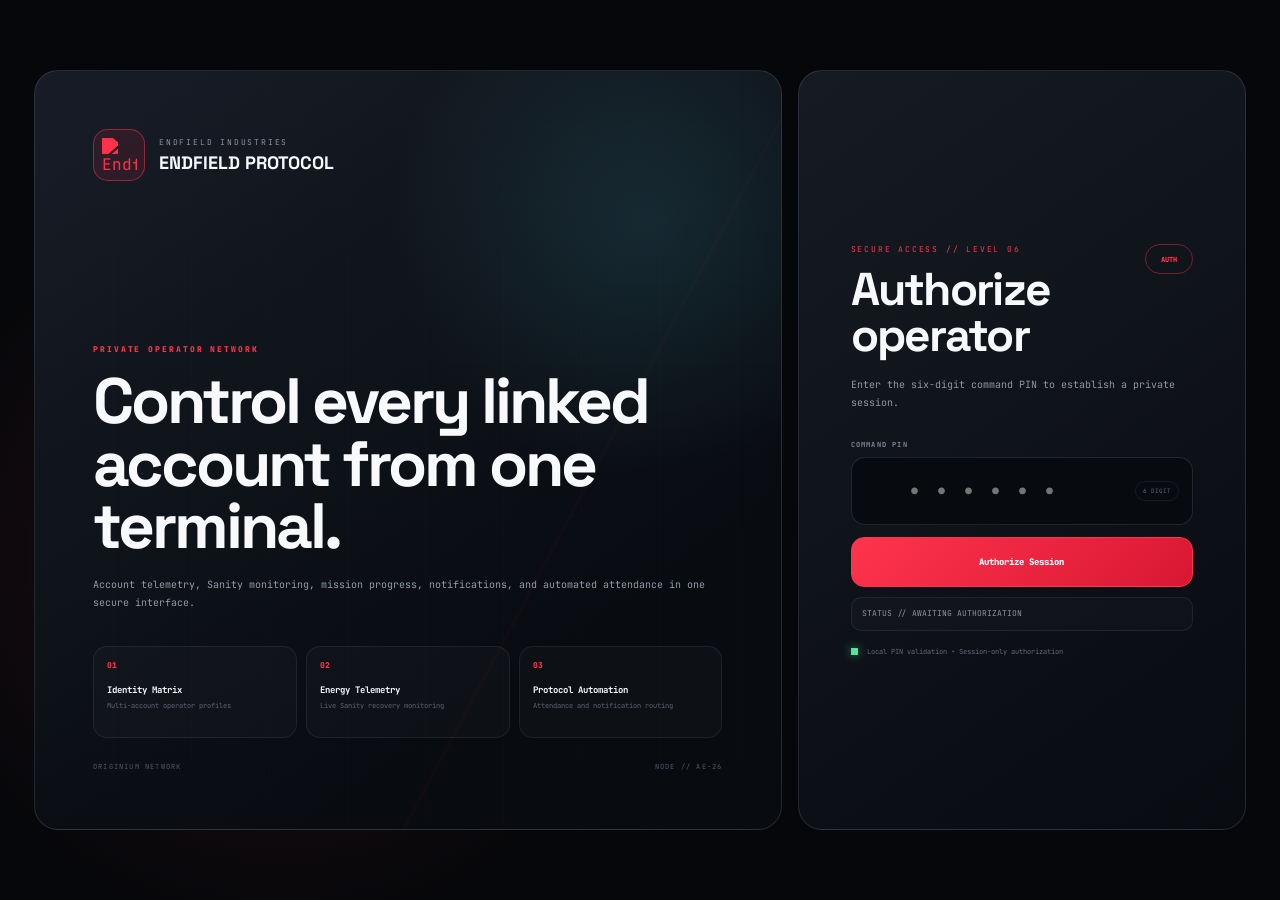
==== commit 9183febf: "Add files via upload" ====
--- a/index.html
+++ b/index.html
@@ -13,7 +13,7 @@
   <link rel="preconnect" href="https://fonts.gstatic.com" crossorigin>
   <link href="https://fonts.googleapis.com/css2?family=JetBrains+Mono:wght@400;500;600;700;800&family=Space+Grotesk:wght@600;700&display=swap"
         rel="stylesheet">
-  <link rel="stylesheet" href="./dashboard.css?v=20260724-email27">
+  <link rel="stylesheet" href="./dashboard.css?v=20260724-mobile28">
 </head>
 
 <body class="endfield-nexus-2026">
@@ -122,18 +122,6 @@
       <circle cx="12" cy="12" r="9"></circle>
       <path d="M12 11v6M12 7h.01"></path>
     </symbol>
-
-    <symbol id="nx-eye" viewBox="0 0 24 24">
-      <path d="M2.5 12s3.5-6 9.5-6 9.5 6 9.5 6-3.5 6-9.5 6-9.5-6-9.5-6Z"></path>
-      <circle cx="12" cy="12" r="2.7"></circle>
-    </symbol>
-
-    <symbol id="nx-eye-off" viewBox="0 0 24 24">
-      <path d="M3 3l18 18"></path>
-      <path d="M10.6 6.2A9.9 9.9 0 0 1 12 6c6 0 9.5 6 9.5 6a15 15 0 0 1-2.2 2.9"></path>
-      <path d="M6.1 6.1C3.8 7.7 2.5 12 2.5 12s3.5 6 9.5 6a9.7 9.7 0 0 0 3-.5"></path>
-      <path d="M10.1 10.1a2.7 2.7 0 0 0 3.8 3.8"></path>
-    </symbol>
   </svg>
   <div
     id="bootOverlay"
@@ -142,12 +130,15 @@
     <section class="boot-terminal">
       <div class="boot-brand">
         <span class="boot-logo">
-          <svg class="nexus-icon nexus-brand-mark" aria-hidden="true"><use href="#nx-nexus"></use></svg>
+          <img
+            src="https://raw.githubusercontent.com/Yue-plus/endfield_icons/main/svg/endfield-industries.svg"
+            alt="Endfield Industries"
+            referrerpolicy="no-referrer">
         </span>
 
         <div>
           <small>ENDFIELD INDUSTRIES</small>
-          <strong>COMMAND NEXUS</strong>
+          <strong>ENDFIELD PROTOCOL</strong>
         </div>
       </div>
 
@@ -169,7 +160,7 @@
       </div>
 
       <div class="boot-progress-meta">
-        <span>ENDFIELD/NEXUS/BOOT</span>
+        <span>ENDFIELD/PROTOCOL/BOOT</span>
         <strong id="bootProgressValue">0%</strong>
       </div>
 
@@ -187,13 +178,26 @@
     <aside id="sidebar" class="sidebar">
       <div class="brand">
         <div class="brand-logo">
-          <svg class="nexus-icon nexus-brand-mark" aria-hidden="true"><use href="#nx-nexus"></use></svg>
+          <img
+            src="https://raw.githubusercontent.com/Yue-plus/endfield_icons/main/svg/endfield-industries.svg"
+            alt="Endfield Industries"
+            referrerpolicy="no-referrer">
         </div>
 
         <div class="brand-copy">
-          <span class="brand-title">Endfield <span class="brand-slash">//</span> Nexus</span>
-          <span class="brand-beta">2026</span>
-        </div>
+          <span class="brand-title">Endfield <span class="brand-slash">//</span> Protocol</span>
+          <span class="brand-beta">2.6</span>
+        </div>
+
+        <button
+          id="sidebarCloseButton"
+          class="sidebar-close-button"
+          type="button"
+          aria-label="Tutup sidebar">
+          <svg class="nexus-icon" aria-hidden="true">
+            <use href="#nx-close"></use>
+          </svg>
+        </button>
       </div>
 
       <nav class="sidebar-nav">
@@ -236,17 +240,42 @@
       </div>
     </aside>
 
+    <button
+      id="sidebarBackdrop"
+      class="sidebar-backdrop"
+      type="button"
+      aria-label="Tutup menu"
+      tabindex="-1"></button>
+
     <section class="main-shell">
       <header class="topbar">
         <div class="topbar-title">
           <button id="mobileMenuButton"
                   class="mobile-menu-button"
                   type="button"
-                  aria-label="Buka menu">
-            <svg class="nexus-icon" aria-hidden="true"><use href="#nx-menu"></use></svg>
+                  aria-label="Buka menu"
+                  aria-expanded="false">
+            <svg class="nexus-icon" aria-hidden="true">
+              <use href="#nx-menu"></use>
+            </svg>
           </button>
-          <span class="topbar-path">COMMAND NEXUS</span>
-          <strong>Operator Dashboard</strong>
+
+          <div class="mobile-topbar-brand">
+            <img
+              src="https://raw.githubusercontent.com/Yue-plus/endfield_icons/main/svg/endfield-industries.svg"
+              alt=""
+              referrerpolicy="no-referrer">
+
+            <div>
+              <strong>Endfield Protocol</strong>
+              <small>Operator Dashboard</small>
+            </div>
+          </div>
+
+          <div class="desktop-topbar-copy">
+            <span class="topbar-path">ENDFIELD PROTOCOL</span>
+            <strong>Operator Dashboard</strong>
+          </div>
         </div>
 
         <div class="topbar-actions">
@@ -634,7 +663,7 @@
       <header class="connect-account-header">
         <div>
           <span class="connect-account-kicker">
-            GRYPHLINE ACCOUNT LINK
+            OFFICIAL SESSION LINK
           </span>
           <h2 id="connectAccountTitle">
             Connect Account
@@ -651,154 +680,125 @@
       </header>
 
       <div class="connect-account-body">
-        <div class="auth-flow-banner">
-          <div class="auth-flow-banner-icon">
-            <svg class="nexus-icon" aria-hidden="true">
-              <use href="#nx-link"></use>
-            </svg>
-          </div>
-
-          <div>
-            <span>AUTHENTICATION FLOW 0</span>
-            <strong>Email / Password Login</strong>
-            <p>
-              Experimental integration based on the unofficial
-              SKPORT API documentation.
-            </p>
-          </div>
-
-          <span class="auth-flow-badge">
-            EXPERIMENTAL
-          </span>
-        </div>
-
-        <form
-          id="connectAccountForm"
-          class="email-auth-form"
-          autocomplete="off">
-
-          <div class="email-auth-grid">
-            <div class="email-auth-field email-auth-field-wide">
-              <label for="gryphlineEmail">
-                Gryphline Email
+        <ol class="connect-account-steps">
+          <li>
+            <span class="connect-step-number">01</span>
+            <div>
+              <strong>Masuk ke situs resmi</strong>
+              <p>
+                Buka situs resmi Endfield dan pastikan akun
+                Gryphline sudah login.
+              </p>
+              <a
+                class="connect-external-link"
+                href="https://endfield.gryphline.com/"
+                target="_blank"
+                rel="noopener noreferrer">
+                Buka situs resmi
+                <svg class="nexus-icon" aria-hidden="true"><use href="#nx-external"></use></svg>
+              </a>
+            </div>
+          </li>
+
+          <li>
+            <span class="connect-step-number">02</span>
+            <div>
+              <strong>Salin respons account_token</strong>
+              <p>
+                Setelah login, buka endpoint resmi berikut dan
+                salin seluruh respons yang terlihat.
+              </p>
+              <button
+                id="openAccountTokenApi"
+                class="connect-external-link connect-api-button"
+                type="button">
+                Buka API & Salin Otomatis
+                <svg class="nexus-icon" aria-hidden="true"><use href="#nx-external"></use></svg>
+              </button>
+
+              <div
+                id="accountTokenFetchStatus"
+                class="connect-auto-copy-status"
+                aria-live="polite">
+                Saat diklik, dashboard akan mencoba menyalin
+                respons API dan mengisi kolom secara otomatis.
+              </div>
+            </div>
+          </li>
+
+          <li>
+            <span class="connect-step-number">03</span>
+            <div class="connect-paste-area">
+              <strong>Tempel respons lengkap</strong>
+              <p>
+                Respons akan dibaca di browser. Format resmi
+                <code>data.content</code> dikenali otomatis,
+                lalu hanya nilai token yang dikirim ke Google Apps
+                Script untuk validasi.
+              </p>
+
+              <label
+                for="accountTokenResponse"
+                class="connect-input-label">
+                Respons API
               </label>
 
-              <input
-                id="gryphlineEmail"
-                class="email-auth-input"
-                type="email"
-                inputmode="email"
-                autocomplete="username"
-                maxlength="254"
-                placeholder="operator@example.com"
-                required>
-            </div>
-
-            <div class="email-auth-field email-auth-field-wide">
-              <label for="gryphlinePassword">
-                Gryphline Password
-              </label>
-
-              <div class="email-auth-password-wrap">
-                <input
-                  id="gryphlinePassword"
-                  class="email-auth-input"
-                  type="password"
-                  autocomplete="current-password"
-                  maxlength="256"
-                  placeholder="Masukkan password"
-                  required>
-
-                <button
-                  id="toggleGryphlinePassword"
-                  class="email-auth-password-toggle"
-                  type="button"
-                  aria-label="Tampilkan password">
-                  <svg class="nexus-icon password-show-icon" aria-hidden="true">
-                    <use href="#nx-eye"></use>
-                  </svg>
-                  <svg class="nexus-icon password-hide-icon" aria-hidden="true">
-                    <use href="#nx-eye-off"></use>
-                  </svg>
-                </button>
-              </div>
-            </div>
-
-            <div class="email-auth-field email-auth-field-wide">
-              <div class="email-auth-label-row">
-                <label for="gryphlineCaptchaToken">
-                  CAPTCHA Token
-                </label>
-
-                <span>REQUIRED BY API</span>
-              </div>
-
               <textarea
-                id="gryphlineCaptchaToken"
-                class="email-auth-input email-auth-captcha"
-                rows="4"
+                id="accountTokenResponse"
+                class="connect-token-input"
+                rows="7"
                 spellcheck="false"
                 autocomplete="off"
-                maxlength="4096"
-                placeholder="Tempel captchaToken yang valid dari challenge Gryphline"
-                required></textarea>
-
-              <small>
-                Dokumentasi mencantumkan captchaToken dalam body login,
-                tetapi tidak mendokumentasikan proses pembuatannya.
-              </small>
+                placeholder='Contoh: {"data":{"content":"TOKEN..."}}'></textarea>
+
+              <div class="connect-token-tools">
+                <button
+                  id="pasteAccountTokenClipboard"
+                  class="connect-clipboard-button"
+                  type="button">
+                  Tempel dari Clipboard
+                </button>
+              </div>
+
+              <div
+                id="connectTokenStatus"
+                class="connect-token-status"
+                aria-live="polite">
+                Menunggu respons API ditempel.
+              </div>
             </div>
-          </div>
-
-          <div class="email-auth-route">
-            <span>REQUEST ROUTE</span>
-            <code>
-              POST as.gryphline.com/user/auth/v1/token_by_email_password
-            </code>
-          </div>
-
-          <div
-            id="connectAuthStatus"
-            class="connect-token-status"
-            aria-live="polite">
-            Lengkapi email, password, dan CAPTCHA Token.
-          </div>
-
-          <label class="connect-terms">
-            <input
-              id="connectAccountTerms"
-              type="checkbox">
-
-            <span>
-              Saya menyetujui kredensial dikirim satu kali melalui
-              Google Apps Script ke endpoint autentikasi Gryphline.
-              Password dan CAPTCHA Token tidak disimpan; hanya
-              ACCOUNT_TOKEN hasil login yang disimpan untuk sinkronisasi.
-            </span>
-          </label>
-
-          <div class="connect-account-actions">
-            <button
-              id="cancelConnectAccount"
-              class="connect-secondary-button"
-              type="button">
-              Batal
-            </button>
-
-            <button
-              id="connectAccountSubmit"
-              class="action-button primary connect-submit-button"
-              type="submit"
-              disabled>
-              <span class="button-svg-icon">
-                <svg class="nexus-icon" aria-hidden="true">
-                  <use href="#nx-link"></use>
-                </svg>
-              </span>
-              <span>Authenticate & Link</span>
-            </button>
-          </div>
-        </form>
+          </li>
+        </ol>
+
+        <label class="connect-terms">
+          <input
+            id="connectAccountTerms"
+            type="checkbox">
+          <span>
+            Saya memahami bahwa account_token memberikan akses
+            ke sesi akun saya, dan saya menyetujui token disimpan
+            di Google Apps Script agar dashboard dapat melakukan
+            sinkronisasi dan check-in.
+          </span>
+        </label>
+
+        <div class="connect-account-actions">
+          <button
+            id="cancelConnectAccount"
+            class="connect-secondary-button"
+            type="button">
+            Batal
+          </button>
+
+          <button
+            id="connectAccountSubmit"
+            class="action-button primary connect-submit-button"
+            type="button"
+            disabled>
+            <span class="button-svg-icon"><svg class="nexus-icon" aria-hidden="true"><use href="#nx-link"></use></svg></span>
+            <span>Tautkan Akun</span>
+          </button>
+        </div>
       </div>
     </section>
   </div>
@@ -945,12 +945,15 @@
 
       <div class="login-visual-brand">
         <span class="login-visual-logo">
-          <svg class="nexus-icon nexus-brand-mark" aria-hidden="true"><use href="#nx-nexus"></use></svg>
+          <img
+            src="https://raw.githubusercontent.com/Yue-plus/endfield_icons/main/svg/endfield-industries.svg"
+            alt="Endfield Industries"
+            referrerpolicy="no-referrer">
         </span>
 
         <div>
           <small>ENDFIELD INDUSTRIES</small>
-          <strong>COMMAND NEXUS</strong>
+          <strong>ENDFIELD PROTOCOL</strong>
         </div>
       </div>
 
@@ -1039,7 +1042,7 @@
     </form>
   </div>
 
-  <script src="./config.js?v=20260724-email27"></script>
-  <script src="./dashboard.js?v=20260724-email27"></script>
+  <script src="./config.js?v=20260724-mobile28"></script>
+  <script src="./dashboard.js?v=20260724-mobile28"></script>
 </body>
 </html>
--- a/dashboard.css
+++ b/dashboard.css
@@ -6555,257 +6555,352 @@
 }
 
 
-.auth-flow-banner {
-  padding: 14px;
-  display: grid;
-  grid-template-columns:
-    42px
-    minmax(0, 1fr)
-    auto;
+.boot-logo img,
+.brand-logo img,
+.login-visual-logo img {
+  display: block;
+  object-fit: contain;
+}
+
+.boot-logo img {
+  width: 33px;
+  height: 33px;
+}
+
+.brand-logo img {
+  width: 31px;
+  height: 31px;
+}
+
+.login-visual-logo img {
+  width: 35px;
+  height: 35px;
+}
+
+.sidebar-close-button {
+  display: none;
+  width: 38px;
+  height: 38px;
+  margin-left: auto;
+  place-items: center;
+  border: 1px solid var(--line);
+  border-radius: 11px;
+  background: rgba(255, 255, 255, 0.025);
+  color: var(--muted);
+  cursor: pointer;
+}
+
+.sidebar-close-button:hover {
+  border-color: rgba(255, 52, 77, 0.52);
+  color: var(--text);
+}
+
+.sidebar-close-button .nexus-icon {
+  width: 17px;
+  height: 17px;
+}
+
+.sidebar-backdrop {
+  display: none;
+  position: fixed;
+  z-index: 49000;
+  inset: 0;
+  padding: 0;
+  border: 0;
+  background: rgba(2, 4, 7, 0.68);
+  opacity: 0;
+  pointer-events: none;
+  transition: opacity 0.22s ease;
+}
+
+.mobile-topbar-brand {
+  display: none;
+  min-width: 0;
   align-items: center;
-  gap: 12px;
-  border: 1px solid rgba(255, 52, 77, 0.3);
-  border-radius: 14px;
-  background:
-    linear-gradient(
-      120deg,
-      rgba(255, 52, 77, 0.1),
-      rgba(10, 14, 20, 0.92) 58%
-    );
-}
-
-.auth-flow-banner-icon {
-  width: 40px;
-  height: 40px;
-  display: grid;
-  place-items: center;
-  border: 1px solid rgba(255, 52, 77, 0.42);
-  border-radius: 12px;
-  color: var(--signal);
-  background: rgba(255, 52, 77, 0.08);
-}
-
-.auth-flow-banner-icon
-.nexus-icon {
-  width: 20px;
-  height: 20px;
-}
-
-.auth-flow-banner span,
-.auth-flow-banner strong,
-.auth-flow-banner p {
+  gap: 9px;
+}
+
+.mobile-topbar-brand img {
+  width: 27px;
+  height: 27px;
+  object-fit: contain;
+}
+
+.mobile-topbar-brand strong,
+.mobile-topbar-brand small {
   display: block;
 }
 
-.auth-flow-banner > div:nth-child(2) > span {
-  color: var(--signal);
-  font-size: 7px;
-  font-weight: 800;
-  letter-spacing: 1.3px;
-}
-
-.auth-flow-banner strong {
-  margin-top: 4px;
+.mobile-topbar-brand strong {
+  overflow: hidden;
   color: var(--text);
   font-family: "Space Grotesk", sans-serif;
-  font-size: 14px;
-}
-
-.auth-flow-banner p {
-  margin: 5px 0 0;
-  color: var(--muted);
-  font-size: 8px;
-  line-height: 1.55;
-}
-
-.auth-flow-badge {
-  padding: 5px 8px;
-  border: 1px solid rgba(255, 190, 99, 0.35);
-  border-radius: 999px;
-  color: var(--amber);
-  font-size: 6px;
-  font-weight: 800;
-  letter-spacing: 0.8px;
-}
-
-.email-auth-form {
-  margin-top: 12px;
-}
-
-.email-auth-grid {
-  display: grid;
-  grid-template-columns:
-    repeat(2, minmax(0, 1fr));
-  gap: 11px;
-}
-
-.email-auth-field {
-  min-width: 0;
-}
-
-.email-auth-field-wide {
-  grid-column: 1 / -1;
-}
-
-.email-auth-field label {
-  display: block;
-  margin-bottom: 7px;
-  color: #a9b1bc;
-  font-size: 8px;
-  font-weight: 800;
-}
-
-.email-auth-label-row {
-  display: flex;
-  align-items: center;
-  justify-content: space-between;
-  gap: 12px;
-}
-
-.email-auth-label-row > span {
-  margin-bottom: 7px;
-  color: var(--amber);
-  font-size: 6px;
-  font-weight: 800;
-  letter-spacing: 0.7px;
-}
-
-.email-auth-input {
-  width: 100%;
-  min-height: 46px;
-  padding: 0 13px;
-  border: 1px solid #343b46;
-  border-radius: 12px;
-  outline: none;
-  background: #070a0f;
-  color: #f7f9fc;
-  font: inherit;
-  font-size: 10px;
-  transition:
-    border-color 0.18s ease,
-    box-shadow 0.18s ease;
-}
-
-.email-auth-input:focus {
-  border-color: rgba(255, 52, 77, 0.7);
-  box-shadow:
-    0 0 0 3px
-    rgba(255, 52, 77, 0.08);
-}
-
-.email-auth-input::placeholder {
-  color: #4f5967;
-}
-
-.email-auth-captcha {
-  min-height: 94px;
-  padding-top: 11px;
-  padding-bottom: 11px;
-  resize: vertical;
-  line-height: 1.55;
-}
-
-.email-auth-field small {
-  display: block;
-  margin-top: 7px;
-  color: #6f7885;
-  font-size: 7px;
-  line-height: 1.55;
-}
-
-.email-auth-password-wrap {
-  position: relative;
-}
-
-.email-auth-password-wrap
-.email-auth-input {
-  padding-right: 48px;
-}
-
-.email-auth-password-toggle {
-  position: absolute;
-  top: 50%;
-  right: 7px;
-  width: 34px;
-  height: 34px;
-  display: grid;
-  place-items: center;
-  transform: translateY(-50%);
-  border: 1px solid transparent;
-  border-radius: 9px;
-  background: transparent;
-  color: #6d7784;
-  cursor: pointer;
-}
-
-.email-auth-password-toggle:hover {
-  border-color: var(--line);
-  color: var(--text);
-  background: rgba(255, 255, 255, 0.035);
-}
-
-.email-auth-password-toggle
-.nexus-icon {
-  width: 17px;
-  height: 17px;
-}
-
-.password-hide-icon {
-  display: none;
-}
-
-.email-auth-password-toggle.is-visible
-.password-show-icon {
-  display: none;
-}
-
-.email-auth-password-toggle.is-visible
-.password-hide-icon {
-  display: block;
-}
-
-.email-auth-route {
-  margin-top: 11px;
-  padding: 10px 11px;
-  display: grid;
-  gap: 6px;
-  border: 1px solid var(--line-soft);
-  border-radius: 11px;
-  background: rgba(255, 255, 255, 0.018);
-}
-
-.email-auth-route span {
+  font-size: 11px;
+  line-height: 1.1;
+  text-overflow: ellipsis;
+  white-space: nowrap;
+}
+
+.mobile-topbar-brand small {
+  margin-top: 3px;
   color: var(--muted-2);
   font-size: 6px;
-  font-weight: 800;
-  letter-spacing: 1px;
-}
-
-.email-auth-route code {
-  overflow-wrap: anywhere;
-  color: #aab4c0;
-  font-family: inherit;
-  font-size: 7px;
-  line-height: 1.5;
-}
-
-@media (max-width: 560px) {
-  .auth-flow-banner {
+  letter-spacing: 0.45px;
+  text-transform: uppercase;
+}
+
+.desktop-topbar-copy {
+  display: grid;
+  gap: 3px;
+}
+
+@media (max-width: 980px) {
+  body.endfield-nexus-2026.sidebar-open {
+    overflow: hidden;
+    touch-action: none;
+  }
+
+  .endfield-nexus-2026 .sidebar {
+    width: min(306px, 84vw);
+    box-shadow:
+      28px 0 90px
+      rgba(0, 0, 0, 0.72);
+  }
+
+  .endfield-nexus-2026 .brand {
+    min-height: 72px;
+    height: 72px;
+    padding-inline: 14px;
+  }
+
+  .endfield-nexus-2026 .brand-logo {
+    width: 42px;
+    height: 42px;
+    flex-basis: 42px;
+  }
+
+  .endfield-nexus-2026 .brand-title {
+    font-size: 14px;
+  }
+
+  .endfield-nexus-2026 .sidebar-close-button {
+    display: grid;
+  }
+
+  .endfield-nexus-2026 .sidebar-nav {
+    height:
+      calc(
+        100dvh -
+        72px -
+        68px
+      );
+    padding:
+      14px
+      12px
+      18px;
+    overflow-x: hidden;
+    overflow-y: auto;
+    overscroll-behavior: contain;
+    -webkit-overflow-scrolling: touch;
+  }
+
+  .endfield-nexus-2026 .sidebar-footer {
+    min-height: 68px;
+    padding: 11px 12px;
+    background:
+      linear-gradient(
+        180deg,
+        rgba(7, 10, 15, 0.92),
+        #070a0f
+      );
+  }
+
+  .endfield-nexus-2026
+  .sidebar.open
+  + .sidebar-backdrop {
+    display: block;
+    opacity: 1;
+    pointer-events: auto;
+  }
+
+  .endfield-nexus-2026 .topbar {
+    min-height: 66px;
+    height: 66px;
+    padding: 0 12px;
+  }
+
+  .endfield-nexus-2026 .topbar-title {
+    min-width: 0;
+    flex: 1 1 auto;
+    display: flex;
+    align-items: center;
+    gap: 10px;
+  }
+
+  .endfield-nexus-2026 .mobile-topbar-brand {
+    display: flex;
+  }
+
+  .endfield-nexus-2026 .desktop-topbar-copy {
+    display: none;
+  }
+
+  .endfield-nexus-2026 .mobile-menu-button,
+  .endfield-nexus-2026 .notification-button {
+    width: 40px;
+    height: 40px;
+    flex: 0 0 40px;
+  }
+
+  .endfield-nexus-2026 .main-content {
+    padding:
+      12px
+      10px
+      calc(
+        74px +
+        env(safe-area-inset-bottom)
+      );
+  }
+
+  .endfield-nexus-2026 .command-hero {
+    min-height: auto;
+    margin-bottom: 11px;
+    padding: 18px 15px;
+    gap: 16px;
+    border-radius: 17px;
+  }
+
+  .endfield-nexus-2026 .hero-kicker {
+    font-size: 6px;
+    letter-spacing: 1.15px;
+  }
+
+  .endfield-nexus-2026 .page-title-row {
+    margin-top: 8px;
+    gap: 8px;
+    align-items: center;
+  }
+
+  .endfield-nexus-2026 .page-title-row h1 {
+    font-size: clamp(30px, 9vw, 38px);
+    letter-spacing: -1.5px;
+  }
+
+  .endfield-nexus-2026 .badge {
+    padding: 4px 7px;
+    font-size: 6px;
+  }
+
+  .endfield-nexus-2026 .page-heading p {
+    margin-top: 9px;
+    font-size: 8px;
+    line-height: 1.65;
+  }
+
+  .endfield-nexus-2026 .hero-status-grid {
     grid-template-columns:
-      38px
+      repeat(3, minmax(0, 1fr));
+    gap: 6px;
+  }
+
+  .endfield-nexus-2026 .hero-status-item {
+    min-height: 54px;
+    padding: 8px;
+    grid-template-columns:
+      7px
       minmax(0, 1fr);
-  }
-
-  .auth-flow-badge {
-    grid-column: 1 / -1;
-    justify-self: start;
-  }
-
-  .email-auth-grid {
-    grid-template-columns: 1fr;
-  }
-
-  .email-auth-field-wide {
-    grid-column: auto;
-  }
-}
+    gap: 7px;
+    border-radius: 11px;
+  }
+
+  .endfield-nexus-2026 .hero-status-item small {
+    font-size: 5px;
+    letter-spacing: 0.45px;
+  }
+
+  .endfield-nexus-2026 .hero-status-item strong {
+    font-size: 7px;
+  }
+
+  .endfield-nexus-2026 .dashboard-toolbar {
+    margin-bottom: 11px;
+    padding: 7px;
+    grid-template-columns:
+      repeat(2, minmax(0, 1fr));
+    gap: 7px;
+    border-radius: 13px;
+  }
+
+  .endfield-nexus-2026 .action-button {
+    min-height: 45px;
+    padding-inline: 10px;
+    gap: 7px;
+    font-size: 7px;
+  }
+
+  .endfield-nexus-2026 .panel {
+    border-radius: 15px;
+  }
+
+  .endfield-nexus-2026 .panel-header {
+    min-height: 61px;
+    padding: 13px 14px;
+  }
+
+  .endfield-nexus-2026 .panel-header h2 {
+    font-size: 12px;
+  }
+
+  .endfield-nexus-2026 .panel-header small {
+    font-size: 6px;
+  }
+
+  .endfield-nexus-2026
+  .user-profile-body,
+  .endfield-nexus-2026
+  .stamina-body,
+  .endfield-nexus-2026
+  .activity-body {
+    padding: 13px;
+  }
+}
+
+@media (max-width: 480px) {
+  .endfield-nexus-2026 .sidebar {
+    width: min(292px, 86vw);
+  }
+
+  .endfield-nexus-2026 .brand-copy {
+    min-width: 0;
+  }
+
+  .endfield-nexus-2026 .brand-title {
+    overflow: hidden;
+    display: block;
+    text-overflow: ellipsis;
+    white-space: nowrap;
+  }
+
+  .endfield-nexus-2026
+  .profile-identity-clean {
+    min-height: auto;
+    padding: 12px;
+  }
+
+  .endfield-nexus-2026
+  .profile-command-copy h3 {
+    font-size: 22px;
+  }
+
+  .endfield-nexus-2026
+  .profile-stats {
+    grid-template-columns:
+      repeat(3, minmax(0, 1fr));
+  }
+
+  .endfield-nexus-2026
+  .metric-box {
+    min-height: 62px;
+    padding-inline: 5px;
+  }
+}
